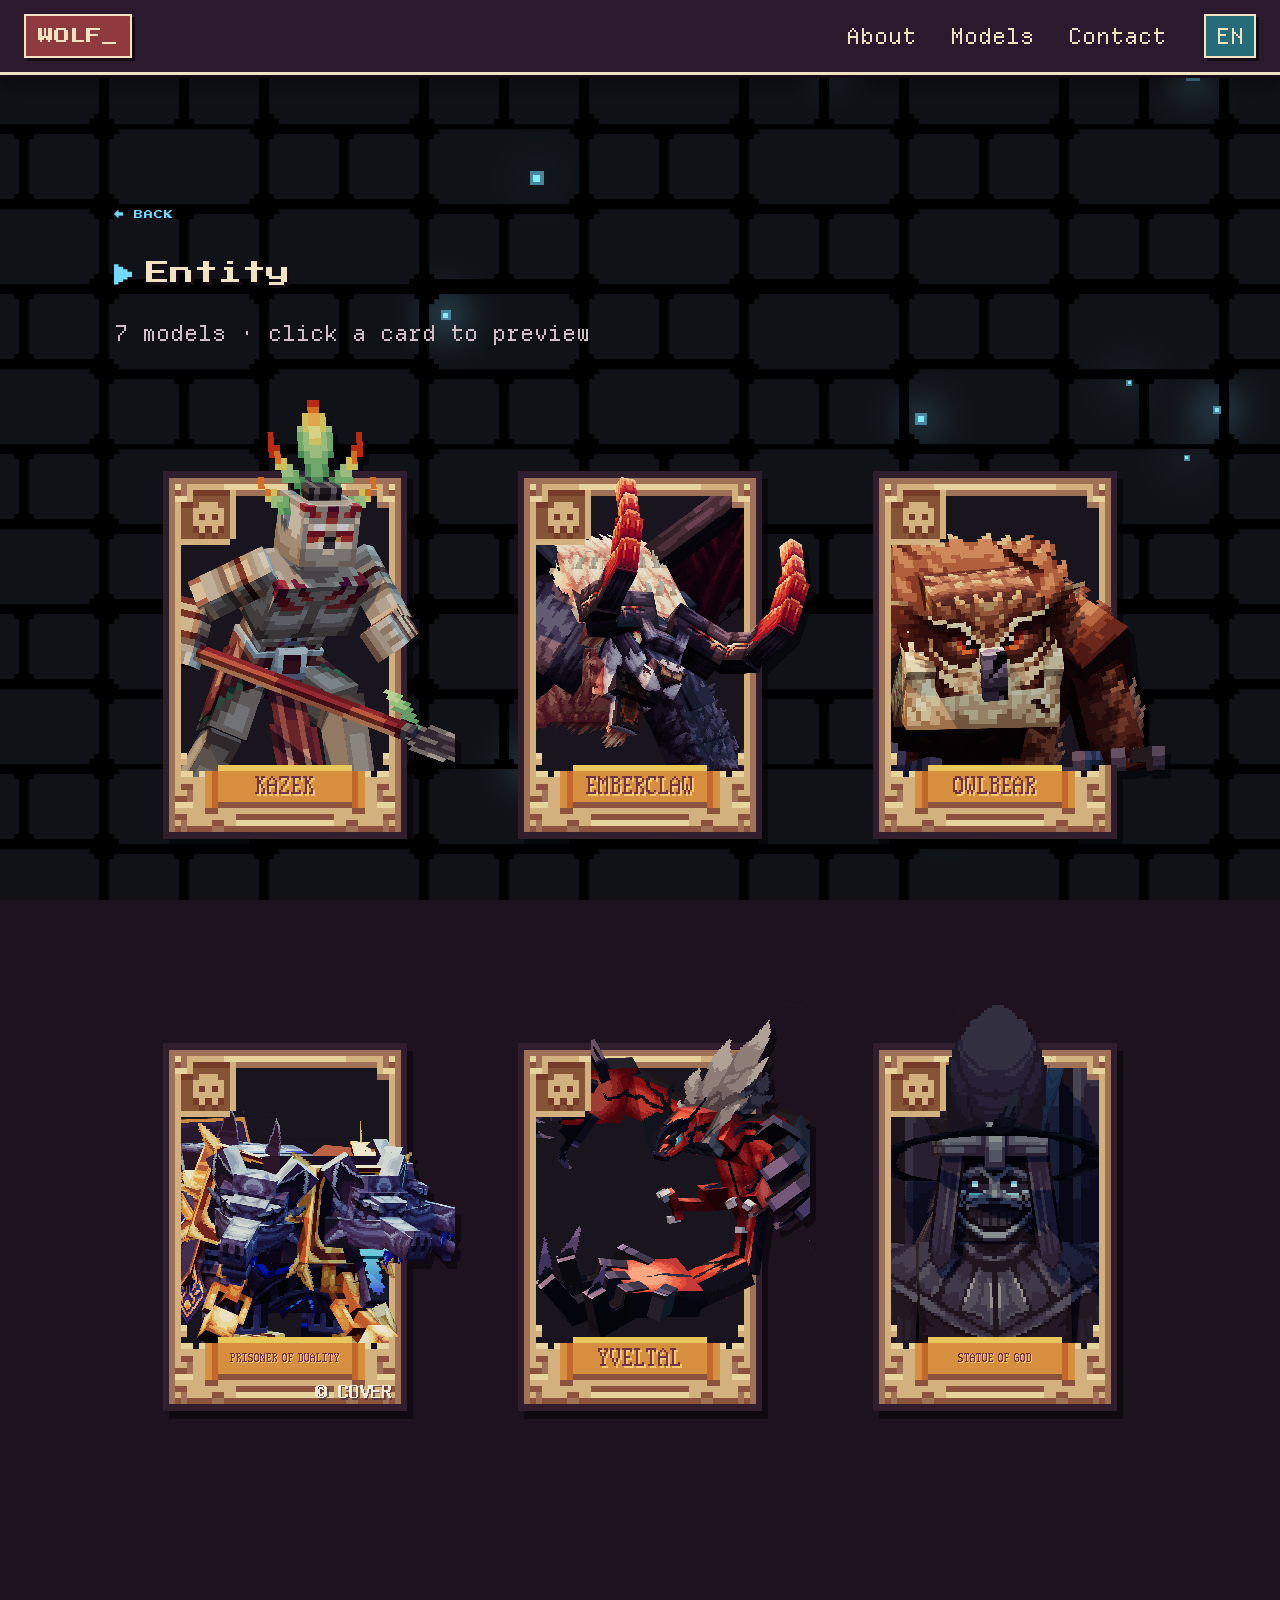
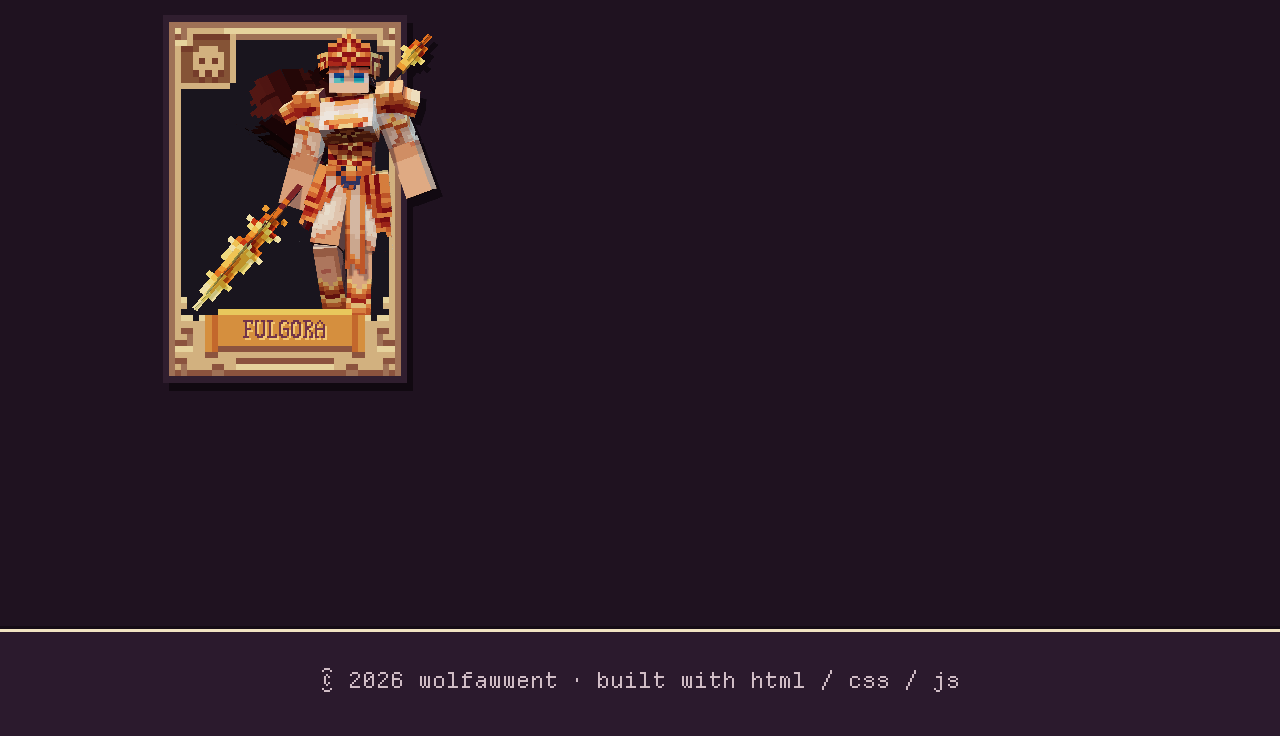
==== gallery.html @ c1109987 "feat: add gallery page and enhance card display functionality" ====
<!DOCTYPE html>
<html lang="en">
<head>
  <meta charset="UTF-8" />
  <meta name="viewport" content="width=device-width, initial-scale=1.0" />
  <title>All Models — wolfawwent's Model Dungeon</title>
  <meta name="description" content="wolfawwent's portfolio of pixel / voxel 3D models." />

  <!-- 像素字體（Google Fonts）：Press Start 2P 用在標題；內文使用本地 Departure Mono -->
  <link rel="preconnect" href="https://fonts.googleapis.com" />
  <link rel="preconnect" href="https://fonts.gstatic.com" crossorigin />
  <link href="https://fonts.googleapis.com/css2?family=Press+Start+2P&display=swap" rel="stylesheet" />

  <link rel="preload" href="assets/fonts/departure-mono.woff2" as="font" type="font/woff2" crossorigin />
  <link rel="stylesheet" href="css/style.css" />

  <!-- Three.js 只用在 3D 模型預覽 -->
  <script type="importmap">
  {
    "imports": {
      "three": "https://cdn.jsdelivr.net/npm/three@0.170.0/build/three.module.js",
      "three/addons/": "https://cdn.jsdelivr.net/npm/three@0.170.0/examples/jsm/"
    }
  }
  </script>
</head>
<body data-gallery="grid">

  <!-- ===== Shader 背景 ===== -->
  <canvas id="bg" aria-hidden="true"></canvas>

  <!-- ===== 導覽列 ===== -->
  <header class="nav">
    <a class="nav__logo" href="index.html">WOLF<span class="blink">_</span></a>
    <nav class="nav__links">
      <a href="index.html#about">About</a>
      <a href="index.html#models">Models</a>
      <a href="index.html#contact">Contact</a>
    </nav>
    <button class="nav__lang" id="langBtn" type="button" title="Language (coming soon)">EN</button>
  </header>

  <!--
    圖鑑頁：gallery.html?type=entity 或 ?type=weapon
    會把該類型的所有卡片排滿整頁（不是迴圈軌道）。card-gallery.js 看到 body 的 data-gallery="grid" 就走這個模式。
  -->
  <main id="top" class="gallery">
    <section class="section gallery__section">
      <a class="gallery__back" href="index.html#models">&larr; BACK</a>
      <h2 class="section__title gallery__title" id="galleryTitle">All Models</h2>
      <p class="section__hint gallery__count" id="galleryCount"></p>
      <div class="shelf shelf--grid" id="galleryShelf" data-category="entity">
        <div class="shelf__track" aria-label="All cards"></div>
      </div>
    </section>
  </main>

  <footer class="footer">
    <span>© <span id="year"></span> wolfawwent</span>
    <span class="footer__dot">·</span>
    <span>built with html / css / js</span>
  </footer>

  <script>
    // 從網址讀分類，設定標題（要在 card-gallery.js 之前執行）
    (function () {
      const type = (new URLSearchParams(location.search).get('type') || 'entity').toLowerCase().replace(/[^a-z0-9_-]/g, '');
      const shelf = document.getElementById('galleryShelf');
      shelf.dataset.category = type;
      const label = type.charAt(0).toUpperCase() + type.slice(1);
      document.getElementById('galleryTitle').textContent = label;
      document.title = label + " — wolfawwent's Model Dungeon";
    })();
  </script>
  <script src="js/bg.js"></script>
  <script src="js/main.js"></script>
  <script src="js/card-model-preview.js?v=watermark-1"></script>
  <script src="js/card-gallery.js"></script>
  <script src="js/dev-tools-link.js"></script>
</body>
</html>
---- css/style.css ----
/* =====================================================================
   wolfawwent portfolio — style.css
   像素 RPG 戰鬥 UI 風格：深紫黑底、奶油色像素邊框、橘 / 暗紅 / 青 / 萊姆綠點綴
   背景是 js/bg.js 畫的 shader（不是 CSS）
   ===================================================================== */

:root {
  /* --- 參考圖取色 --- */
  --bg:        #1f1220;   /* 深紫黑（畫面底） */
  --bg-2:      #2b1a2d;   /* 面板底 */
  --panel:     #3a2233;   /* 面板內色（暗紫棕） */
  --panel-2:   #4a2a35;   /* 面板較亮的一階 */
  --cream:     #f1e3c2;   /* 奶油色邊框 / 主文字 */
  --cream-2:   #d9c49a;   /* 奶油色暗一階 */
  --muted:     #a48a92;   /* 次要文字 */
  --orange:    #e6873c;
  --orange-2:  #b4562a;
  --maroon:    #8f3a3f;
  --maroon-2:  #5e2431;
  --teal:      #3fa8b6;
  --teal-2:    #256b78;
  --lime:      #9cc23c;
  --lime-2:    #5e7d25;
  --purple:    #7b4c9e;
  --purple-2:  #4a2a66;
  --ink:       #150c16;   /* 最深的線色 */
  --ghost:     #73d9ff;   /* 鬼火藍（箭頭、飛蟲同色） */

  --font-pixel: 'Press Start 2P', 'Courier New', monospace;
  --font-body: 'VT323', 'Courier New', monospace;
  --max: 1100px;
}

* { box-sizing: border-box; }
html { scroll-behavior: smooth; }

body {
  margin: 0;
  background: var(--bg);
  color: var(--cream);
  font-family: var(--font-body);
  font-size: 22px;
  line-height: 1.45;
  overflow-x: hidden;
}

#bg { position: fixed; inset: 0; width: 100%; height: 100%; z-index: -1; display: block; }

a { color: var(--orange); text-decoration: none; }
a:hover { color: var(--cream); }
img { max-width: 100%; display: block; }
::selection { background: var(--orange); color: var(--ink); }

/* ---------- 像素邊框：奶油色外框 + 深色內外線 + 硬陰影 ---------- */
.pixel-frame {
  position: relative;
  background: var(--panel);
  border: 3px solid var(--cream);
  box-shadow:
    inset 0 0 0 3px var(--ink),
    0 0 0 3px var(--ink),
    6px 6px 0 3px rgba(0,0,0,.45);
}

/* 面板標題條（像參考圖的 EQUIPMENT / STATS 標籤） */
.hud-label {
  display: inline-block;
  font-family: var(--font-pixel); font-size: 9px; letter-spacing: 1px;
  color: var(--ink); background: var(--cream);
  padding: 6px 10px 5px;
  box-shadow: 3px 3px 0 var(--ink);
}

/* ---------- 導覽列：做成 HUD 頂條 ---------- */
.nav {
  position: sticky; top: 0; z-index: 10;
  display: flex; align-items: center; gap: 24px;
  padding: 12px 24px;
  background: var(--bg-2);
  border-bottom: 3px solid var(--cream);
  box-shadow: 0 3px 0 var(--ink), 0 8px 24px rgba(0,0,0,.5);
}
.nav__logo {
  font-family: var(--font-pixel); font-size: 13px; color: var(--cream);
  padding: 8px 12px; background: var(--maroon); border: 2px solid var(--cream);
  box-shadow: 3px 3px 0 var(--ink);
}
.nav__links { display: flex; gap: 6px; margin-left: auto; }
.nav__links a {
  font-family: var(--font-pixel); font-size: 9px; color: var(--cream-2);
  padding: 9px 12px; border: 2px solid transparent;
}
.nav__links a:hover { color: var(--cream); background: var(--panel-2); border-color: var(--cream); box-shadow: 2px 2px 0 var(--ink); }
.nav__lang {
  font-family: var(--font-pixel); font-size: 9px;
  background: var(--teal-2); color: var(--cream);
  border: 2px solid var(--cream); padding: 8px 10px; cursor: pointer;
  box-shadow: 3px 3px 0 var(--ink);
}
.nav__lang:hover { background: var(--teal); }

.blink { animation: blink 1s steps(2) infinite; }
@keyframes blink { 50% { opacity: 0; } }

/* ---------- 共用區塊 ---------- */
.section { max-width: var(--max); margin: 0 auto; padding: 96px 24px; }
.section__title {
  font-family: var(--font-pixel);
  font-size: clamp(16px, 2.6vw, 24px);
  margin: 0 0 14px;
  color: var(--cream);
  text-shadow: 3px 3px 0 var(--ink);
}
/* 標題前的箭頭：不用字體符號（每個字體的 ▶ 位置都不一樣），改用 CSS 畫一個階梯狀像素三角形，
   高度跟大寫字母一致（0.85em），垂直置中對齊文字 */
.section__title::before {
  content: ''; display: inline-block; vertical-align: 0.02em;
  width: 0.75em; height: 0.85em; margin-right: 0.6em;
  background: var(--ghost);
  clip-path: polygon(0 0, 25% 0, 25% 12.5%, 50% 12.5%, 50% 25%, 75% 25%, 75% 37.5%, 100% 37.5%,
                     100% 62.5%, 75% 62.5%, 75% 75%, 50% 75%, 50% 87.5%, 25% 87.5%, 25% 100%, 0 100%);
}
.section__hint { color: var(--muted); margin: 0 0 32px; }

.reveal { opacity: 0; transform: translateY(24px); transition: opacity .5s steps(5), transform .5s steps(5); }
.reveal.is-visible { opacity: 1; transform: none; }

/* ---------- 按鈕：參考 END TURN ---------- */
.btn {
  display: inline-block;
  font-family: var(--font-pixel); font-size: 11px; line-height: 1;
  padding: 16px 22px 14px;
  color: var(--ink); background: var(--cream);
  border: 3px solid var(--ink);
  box-shadow: 0 0 0 2px var(--cream), 5px 5px 0 2px var(--ink);
  transition: transform .06s;
}
.btn:hover { color: var(--ink); background: var(--orange); }
.btn:active { transform: translate(4px, 4px); box-shadow: 0 0 0 2px var(--cream), 1px 1px 0 2px var(--ink); }
.btn--ghost { background: var(--panel-2); color: var(--cream); }
.btn--ghost:hover { background: var(--maroon); color: var(--cream); }

/* ---------- Hero ---------- */
.hero {
  min-height: calc(100vh - 70px);
  display: flex; flex-direction: column; justify-content: center; align-items: center;
  text-align: center; padding: 0 24px; position: relative;
}
.hero__kicker {
  font-family: var(--font-pixel); font-size: 10px; letter-spacing: 1px;
  color: var(--ink); background: var(--lime); padding: 8px 12px;
  border: 2px solid var(--cream); box-shadow: 3px 3px 0 var(--ink);
  margin: 0 0 28px;
}
.hero__title {
  font-family: var(--font-pixel);
  font-size: clamp(24px, 5.5vw, 58px);
  margin: 0 0 24px; line-height: 1.25; color: var(--cream);
  text-shadow: 4px 4px 0 var(--maroon), 8px 8px 0 var(--ink);
}
/* 標題下方的副標「Model Dungeon」 */
.hero__sub-title {
  display: block; margin-top: 0.6em;
  font-size: 0.42em; letter-spacing: 1px; color: var(--cream-2);
  text-shadow: 3px 3px 0 var(--ink);
}
.hero__sub { min-height: 1.5em; color: var(--cream-2); font-size: 28px; margin: 0 0 40px; }
.hero__cta { display: flex; gap: 20px; flex-wrap: wrap; justify-content: center; }
.hero__scroll {
  position: absolute; bottom: 28px; left: 50%; transform: translateX(-50%);
  font-family: var(--font-pixel); font-size: 42px; line-height: 1; color: var(--ghost);
  animation: bob 1.6s ease-in-out infinite;   /* 平滑上下浮動 */
}
@keyframes bob { 50% { transform: translate(-50%, 12px); } }

/* Glitch：改成用參考圖的橘 / 青 */
.glitch { position: relative; display: inline-block; }
.glitch::before, .glitch::after {
  content: attr(data-text); position: absolute; left: 0; top: 0; width: 100%;
  overflow: hidden; opacity: 0; text-shadow: none;
}
.glitch::before { color: var(--orange); animation: glitch-a 5s infinite; }
.glitch::after  { color: var(--teal);   animation: glitch-b 5s infinite; }
@keyframes glitch-a {
  0%, 92%, 100% { opacity: 0; transform: none; }
  94% { opacity: .9; transform: translate(-5px, 2px); clip-path: inset(10% 0 60% 0); }
  96% { opacity: .9; transform: translate(5px, -2px); clip-path: inset(50% 0 20% 0); }
  98% { opacity: 0; }
}
@keyframes glitch-b {
  0%, 92%, 100% { opacity: 0; transform: none; }
  95% { opacity: .9; transform: translate(5px, 0); clip-path: inset(70% 0 5% 0); }
  97% { opacity: .9; transform: translate(-4px, 0); clip-path: inset(30% 0 40% 0); }
  99% { opacity: 0; }
}
.typewriter::after { content: '\258C'; color: var(--orange); animation: blink .8s steps(2) infinite; }

/* ---------- About ---------- */
.about { display: grid; grid-template-columns: 220px 1fr; gap: 40px; align-items: start; }
.about__avatar { padding: 8px; background: var(--maroon-2); }
.about__avatar img { image-rendering: pixelated; width: 100%; aspect-ratio: 1; border: 2px solid var(--ink); }
.about__text { padding: 22px 26px; background: var(--panel); border: 3px solid var(--cream); box-shadow: inset 0 0 0 3px var(--ink), 0 0 0 3px var(--ink), 6px 6px 0 3px rgba(0,0,0,.4); }
.about__text p { margin: 0 0 16px; }
.about__meta { color: var(--muted); opacity: .55; font-size: 17px; letter-spacing: .5px; margin-left: 6px; white-space: nowrap; }   /* 灰色半透明小字（He / Him · GMT+8），接在第一行右邊 */
.tags { list-style: none; padding: 0; margin: 20px 0 0; display: flex; flex-wrap: wrap; gap: 8px; }
.tags li {
  font-family: var(--font-pixel); font-size: 8px; color: var(--cream);
  padding: 6px 10px 6px 8px; border: 2px solid var(--cream); box-shadow: 2px 2px 0 var(--ink);
  display: inline-flex; align-items: center; gap: 8px;
}
.tags li img { width: 36px; height: 36px; image-rendering: pixelated; display: block; }   /* 工具圖示（18×18 放大 2 倍） */
.tags li:nth-child(5n+1) { background: #503a40; }
.tags li:nth-child(5n+2) { background: #30484a; }
.tags li:nth-child(5n+3) { background: #414632; }
.tags li:nth-child(5n+4) { background: #45364e; }
.tags li:nth-child(5n+5) { background: var(--orange-2); }

/* ---------- 模型卡片：參考圖的技能卡 ---------- */
.grid { display: grid; grid-template-columns: repeat(auto-fill, minmax(250px, 1fr)); gap: 28px; }
.card {
  position: relative; overflow: hidden;
  background: var(--panel);
  border: 3px solid var(--cream);
  box-shadow: inset 0 0 0 3px var(--ink), 0 0 0 3px var(--ink), 6px 6px 0 3px rgba(0,0,0,.45);
  transform-style: preserve-3d; will-change: transform;
  transition: box-shadow .15s;
}
.card:hover { box-shadow: inset 0 0 0 3px var(--ink), 0 0 0 3px var(--ink), 0 0 0 6px var(--orange), 8px 8px 0 6px rgba(0,0,0,.45); }
/* 每張卡不同底色，像技能卡 */
.card:nth-child(4n+1) .card__media { background: var(--maroon-2); }
.card:nth-child(4n+2) .card__media { background: var(--purple-2); }
.card:nth-child(4n+3) .card__media { background: var(--teal-2); }
.card:nth-child(4n+4) .card__media { background: var(--lime-2); }
.card__media {
  margin: 6px 6px 0; aspect-ratio: 16 / 10; overflow: hidden;
  border: 2px solid var(--ink);
  background-image: repeating-linear-gradient(0deg, rgba(0,0,0,.12) 0 2px, transparent 2px 4px);
}
.card__media img {
  width: 100%; height: 100%; object-fit: cover;
  image-rendering: pixelated;
  filter: brightness(.85); transition: filter .2s, transform .3s steps(6);
}
.card:hover .card__media img { filter: none; transform: scale(1.04); }
.card__body { padding: 16px 16px 18px; }
.card__body h3 {
  font-family: var(--font-pixel); font-size: 11px; margin: 0 0 10px; line-height: 1.5;
  color: var(--cream); text-shadow: 2px 2px 0 var(--ink);
}
.card__body p { margin: 0 0 14px; color: var(--muted); }
.card__tags { display: flex; gap: 6px; flex-wrap: wrap; }
.card__tags span {
  font-family: var(--font-pixel); font-size: 7px; color: var(--ink);
  background: var(--cream-2); padding: 5px 7px; box-shadow: 2px 2px 0 var(--ink);
}
.model { cursor: pointer; }
.model.is-active { border-color: var(--orange); }
.model.is-active::before {
  content: '\25B6 VIEWING'; position: absolute; top: 12px; left: 12px; z-index: 1;
  font-family: var(--font-pixel); font-size: 8px; color: var(--ink);
  background: var(--orange); padding: 5px 7px; border: 2px solid var(--cream); box-shadow: 2px 2px 0 var(--ink);
}
.card__media.no-img { display: grid; place-items: center; }
.card__media.no-img img { display: none; }
.card__media.no-img::after { content: 'NO PREVIEW'; font-family: var(--font-pixel); font-size: 9px; color: var(--cream-2); opacity: .6; }
/* tilt 亮光層 */
.card::after {
  content: ''; position: absolute; inset: 0; pointer-events: none;
  background: radial-gradient(circle at var(--mx, 50%) var(--my, 50%), rgba(241,227,194,.14), transparent 45%);
  opacity: 0; transition: opacity .2s;
}
.card:hover::after { opacity: 1; }

/* ---------- 3D Viewer：參考圖中央的戰鬥場地 ---------- */
.viewer { height: 540px; overflow: hidden; margin-bottom: 36px; background: var(--bg-2); }
.viewer.is-drop { border-color: var(--lime); box-shadow: inset 0 0 0 3px var(--ink), 0 0 0 3px var(--ink), 0 0 0 6px var(--lime); }
.viewer canvas { display: block; width: 100%; height: 100%; }
.viewer__title {
  position: absolute; left: 14px; top: 14px; pointer-events: none;
  font-family: var(--font-pixel); font-size: 9px; color: var(--ink);
  background: var(--cream); padding: 7px 10px 6px; box-shadow: 3px 3px 0 var(--ink);
}
.viewer__title:empty { display: none; }
.viewer__overlay {
  padding: 24px; text-align: center; line-height: 1.9;
  position: absolute; inset: 0; display: grid; place-items: center;
  font-family: var(--font-pixel); font-size: 10px; color: var(--cream-2);
  background: rgba(31,18,32,.75); pointer-events: none; transition: opacity .3s;
}
.viewer__overlay.is-hidden { opacity: 0; }
.viewer__toolbar { position: absolute; left: 14px; bottom: 14px; display: flex; gap: 10px; }
.viewer__toolbar button {
  font-family: var(--font-pixel); font-size: 8px; cursor: pointer;
  background: var(--panel-2); color: var(--cream);
  border: 2px solid var(--cream); padding: 9px 10px 8px; box-shadow: 3px 3px 0 var(--ink);
}
.viewer__toolbar button:hover { background: var(--maroon); }
.viewer__toolbar button.is-on { background: var(--teal-2); }
.viewer__toolbar button:active { transform: translate(2px, 2px); box-shadow: 1px 1px 0 var(--ink); }

/* ---------- Contact / Footer ---------- */
.contact__text { margin: 0 0 24px; font-size: 28px; }
.contact__links { display: flex; gap: 20px; flex-wrap: wrap; }
.footer {
  text-align: center; padding: 32px 24px 40px; color: var(--muted);
  font-size: 18px; display: flex; gap: 12px; justify-content: center; flex-wrap: wrap;
  border-top: 3px solid var(--cream); box-shadow: 0 -3px 0 var(--ink); background: var(--bg-2);
}

/* ---------- 響應式 ---------- */
@media (max-width: 720px) {
  .nav { padding: 10px 14px; gap: 10px; flex-wrap: wrap; }
  .nav__links { gap: 2px; }
  .nav__links a { font-size: 8px; padding: 8px; }
  .about { grid-template-columns: 1fr; }
  .about__avatar { max-width: 180px; }
  .viewer { height: 380px; }
  .section { padding: 72px 18px; }
}

@media (prefers-reduced-motion: reduce) {
  html { scroll-behavior: auto; }
  .reveal { opacity: 1; transform: none; transition: none; }
  .glitch::before, .glitch::after, .hero__scroll { animation: none; }
}

/* Saved artwork already contains its frame and Unifont nameplate. */
#modelGrid .card--artwork { background: transparent; border: 0; box-shadow: none; overflow: visible; cursor: pointer; }
#modelGrid .card--artwork::after, #modelGrid .card--artwork::before { display: none; }
#modelGrid .card--artwork > img { display: block; width: 100%; height: auto; image-rendering: pixelated; }
#modelGrid .card--artwork:focus-visible { outline: 3px solid var(--cream, #fff0c8); outline-offset: 4px; }
#modelGrid .card--artwork.is-active > img { filter: drop-shadow(0 0 8px rgba(255, 215, 94, .35)); }
/* ---------- card/ 資料夾自動卡片：名稱疊在金色名牌上（js/card-gallery.js） ---------- */
#modelGrid .card--auto { position: relative; }
#modelGrid .card--auto > .card__name {
  position: absolute; pointer-events: none;
  image-rendering: pixelated; image-rendering: crisp-edges;
}

/* ---------- Models：橫向卡片列（js/card-gallery.js） ---------- */
.shelf { margin: 0 0 40px; }
.shelf__title {
  font-family: var(--font-pixel); font-size: 10px; letter-spacing: 1px;
  display: inline-block; margin: 0 0 14px;
  color: var(--ink); background: var(--cream); padding: 7px 10px 6px;
  box-shadow: 3px 3px 0 var(--ink);
}
.shelf__track {
  display: flex; gap: 12px; align-items: flex-start;
  overflow-x: auto; overflow-y: hidden;
  /* 軌道跳出 1100px 的內容欄、橫跨整個視窗寬度；左右內距讓第一張卡對齊內容欄的左邊 */
  width: 100vw; margin-left: calc(50% - 50vw);
  padding: 14px max(24px, calc(50vw - var(--max) / 2 + 24px)) 22px;   /* 上下留空間給傾斜時凸出的角 */
  /* 不做吸附：卡片可以停在任何位置，被邊緣切一半也沒關係 */
  scrollbar-width: none;                /* Firefox 隱藏捲軸 */
  cursor: grab; user-select: none; -webkit-user-select: none;
  touch-action: pan-x pan-y;            /* 手機保留原生左右滑動 */
}
.shelf__track::-webkit-scrollbar { display: none; }
.shelf__track.is-dragging { cursor: grabbing; }
.shelf__track:empty::after {
  content: 'no cards yet'; font-family: var(--font-pixel); font-size: 9px; color: var(--muted);
  padding: 24px 8px;
}
.shelf .card--auto {
  flex: 0 0 var(--card-w, 340px); width: var(--card-w, 340px);
  position: relative;
  background: transparent; border: 0; box-shadow: none; overflow: visible;
  transform-style: preserve-3d; will-change: transform;
  transition: filter .2s;
}
.shelf .card--auto > img {
  display: block; width: 100%; height: auto;
  image-rendering: pixelated; -webkit-user-drag: none; pointer-events: none;
  filter: drop-shadow(6px 8px 0 rgba(0,0,0,.45));
  transition: filter .15s ease;
}
/* 滑鼠移上去：沿著卡片輪廓（含透明部分的邊）畫一圈淡金色 outline
   用四個方向的 drop-shadow 疊出來，會跟著卡片的實際形狀走，透明區域不會被框到 */
.shelf .card--auto:hover > img {
  filter:
    drop-shadow( var(--ol) 0 0 var(--outline))
    drop-shadow(calc(var(--ol) * -1) 0 0 var(--outline))
    drop-shadow(0  var(--ol) 0 var(--outline))
    drop-shadow(0 calc(var(--ol) * -1) 0 var(--outline))
    drop-shadow(6px 8px 0 rgba(0,0,0,.45));
}
.shelf .card--auto { --outline: #ffffff; --ol: 3px; }   /* outline 顏色與粗細 */
.shelf .card--auto > .card__name {
  position: absolute; pointer-events: none;
  image-rendering: pixelated; image-rendering: crisp-edges;
}
/* 傾斜時的亮光：用卡片圖本身當遮罩，透明的地方不會發亮 */
.shelf .card--auto::after {
  content: ''; position: absolute; inset: 0; pointer-events: none;
  background: radial-gradient(circle at var(--mx, 50%) var(--my, 50%), rgba(241,227,194,.28), transparent 45%);
  -webkit-mask-image: var(--img); mask-image: var(--img);
  -webkit-mask-size: 100% 100%; mask-size: 100% 100%;
  opacity: 0; transition: opacity .2s;
}
.shelf .card--auto:hover::after { opacity: 1; }
@media (max-width: 720px) { .shelf .card--auto { --card-w: 240px; } }

/* Pixel typography: Departure Mono uses an 11px grid (22px = 2x). */
@font-face {
  font-family: 'Departure Mono';
  src: url('../assets/fonts/departure-mono.woff2') format('woff2');
  font-weight: 400;
  font-style: normal;
  font-display: swap;
}
@font-face {
  font-family: 'Portfolio Unifont';
  src: url('../assets/fonts/unifont.otf') format('opentype');
  font-weight: 400;
  font-display: swap;
}
:root {
  --font-body: 'Departure Mono', 'Portfolio Unifont', monospace;
  --muted: #d2bec7;
  --cream-2: #e4d3b4;
}
body { font-size: 22px; line-height: 32px; font-synthesis: none; }
button, input, select { font: inherit; }
.section { scroll-margin-top: 88px; }
.section__title { font-size: 24px; line-height: 40px; margin-bottom: 24px; }
.section__hint { max-width: 64ch; line-height: 32px; }
.about__text { padding: 28px 30px; color: #fff1d6; }
.about__text p { max-width: 58ch; margin-bottom: 24px; }
.about__text strong { color: #ffbd7b; font-weight: 400; }
.nav__links a, .nav__lang, .btn, .tags li, .shelf__title,
.hud-label, .viewer__title, .viewer__toolbar button {
  font-family: var(--font-body); font-size: 22px; line-height: 28px;
  font-weight: 400; letter-spacing: 0;
}
.nav__logo { font-size: 16px; line-height: 24px; }
.nav__links a { color: var(--cream); padding: 8px 12px; }
.nav__lang { min-height: 44px; padding: 6px 10px; }
.btn { padding: 12px 22px; }
.tags { gap: 10px; }
.tags li { padding: 6px 10px; border-color: var(--cream-2); }
.tags li:nth-child(5n+5) { background: #843b23; }
.hero__title { font-size: 48px; line-height: 64px; }
.hero__kicker { font-family: var(--font-body); font-size: 22px; line-height: 28px; letter-spacing: 0; }
.hero__sub, .contact__text { font-size: 22px; line-height: 32px; }
.hero__sub { color: #fff1d6; min-height: 64px; max-width: 48ch; }
.footer { font-size: 22px; line-height: 32px; }
.card__title { font-family: var(--font-body); font-size: 22px; line-height: 32px; }
.card__desc { color: var(--muted); font-size: 22px; line-height: 32px; }
a:focus-visible, button:focus-visible { outline: 3px solid #ffbd7b; outline-offset: 5px; }
@media (max-width: 720px) {
  .hero__title { font-size: 32px; line-height: 48px; }
  .nav__links { order: 3; width: 100%; justify-content: center; }
  .nav__lang { margin-left: auto; }
  .nav__links a { font-size: 22px; padding: 6px 10px; }
  .section { scroll-margin-top: 140px; }
  .about { gap: 28px; }
  .about__text { padding: 20px; }
  .tags li { padding: 4px 8px; }
  .contact__links { gap: 18px; }
}
@media (max-width: 420px) {
  .hero__title { font-size: 24px; line-height: 40px; }
  .hero__kicker { max-width: 100%; }
  .about__text { padding: 18px; }
}

/* Fixed-angle model preview dialog. */
.model-dialog { width: min(880px, calc(100vw - 32px)); max-height: calc(100dvh - 32px); padding: 0; color: var(--cream); background: #211923; border: 3px solid var(--cream-2); box-shadow: 8px 8px 0 #100b13; }
.model-dialog::backdrop { background: rgba(9,6,13,.82); }
.model-dialog__header { display: flex; align-items: center; gap: 16px; padding: 14px 18px; border-bottom: 2px solid #6d5648; }
.model-dialog__header h2 { margin: 0; flex: 1; min-width: 0; overflow-wrap: anywhere; font: 22px/32px var(--font-body); }
.model-dialog__close { width: 44px; height: 44px; flex: 0 0 44px; border: 2px solid var(--cream-2); background: #432d38; color: var(--cream); cursor: pointer; font: 28px/32px var(--font-body); }
.model-dialog__stage { height: min(62vh, 570px); min-height: 220px; background: radial-gradient(ellipse at center, #45343c, #19141d 75%); }
.model-dialog model-viewer { display: block; width: 100%; height: 100%; --progress-bar-color: #e4bd76; }
.model-dialog__status { margin: 0; padding: 12px 18px; font: 22px/30px var(--font-body); color: var(--cream-2); }
html.model-dialog-open { overflow: hidden; }
.shelf .card--auto[role=button] { cursor: pointer; }
.shelf .card--auto[role=button]:focus-visible { outline: 3px solid var(--cream); outline-offset: -8px; }
@media (max-width: 600px) { .model-dialog { width: calc(100vw - 20px); max-height: calc(100dvh - 20px); }.model-dialog__stage { height: 52dvh; }.model-dialog__status { font-size: 16px; line-height: 24px; } }
/* Dungeon-style page controls, anchored to the visible card row. */
.shelf__viewport{position:relative;width:100vw;margin-left:calc(50% - 50vw)}
.shelf__viewport>.shelf__track{width:100%;margin-left:0}
.shelf__arrow{position:absolute;z-index:4;top:50%;transform:translateY(-50%);display:grid;place-items:center;width:52px;height:72px;padding:12px;border:3px solid #b99660;background:#291d30;color:#f2dca5;box-shadow:inset 0 0 0 3px #4c3448,0 4px 0 #100d15;opacity:.42;cursor:pointer;transition:opacity .15s steps(3),background .15s steps(3);clip-path:polygon(0 8px,8px 8px,8px 0,calc(100% - 8px) 0,calc(100% - 8px) 8px,100% 8px,100% calc(100% - 8px),calc(100% - 8px) calc(100% - 8px),calc(100% - 8px) 100%,8px 100%,8px calc(100% - 8px),0 calc(100% - 8px))}
.shelf__arrow--left{left:12px}.shelf__arrow--right{right:12px}
.shelf__arrow svg{width:18px;height:26px;fill:currentColor;filter:drop-shadow(2px 2px 0 #100d15)}
.shelf__arrow--right svg{transform:scaleX(-1)}
.shelf__arrow:hover,.shelf__arrow:focus-visible{opacity:1;background:#493046;color:#fff0c8}
.shelf__arrow:focus-visible{outline:3px solid #fff0c8;outline-offset:-7px}
.shelf__arrow:active{background:#674333}
.shelf__arrow:disabled{opacity:.15;cursor:default}
.shelf__arrow[hidden]{display:none}
@media(max-width:720px){.shelf__arrow{width:40px;height:60px;padding:8px}.shelf__arrow--left{left:4px}.shelf__arrow--right{right:4px}}
@media(prefers-reduced-motion:reduce){.shelf__arrow{transition:none}}


/* ===== 分類標題列 + SEE ALL ===== */
.shelf__head { display: flex; align-items: center; justify-content: space-between; gap: 12px; margin: 0 0 14px; }
.shelf__head .shelf__title { margin: 0; }
.shelf__all {
  display: inline-flex; align-items: center; gap: 8px;
  font-family: var(--font-pixel); font-size: 9px; letter-spacing: 1px;
  color: var(--ghost); text-decoration: none; padding: 6px 2px;
  border-bottom: 2px solid transparent; transition: border-color .15s steps(2), transform .15s steps(3);
}
.shelf__all svg { width: 9px; height: 13px; fill: currentColor; transform: scaleX(-1); filter: drop-shadow(2px 2px 0 #100d15); }
.shelf__all:hover, .shelf__all:focus-visible { border-bottom-color: var(--ghost); transform: translateX(2px); outline: none; }

/* ===== 圖鑑頁（gallery.html）===== */
.gallery__section { padding-top: 120px; }
.gallery__back {
  display: inline-block; font-family: var(--font-pixel); font-size: 9px; letter-spacing: 1px;
  color: var(--ghost); text-decoration: none; margin: 0 0 22px;
}
.gallery__back:hover { text-decoration: underline; }
.gallery__count { margin-bottom: 20px; }
.shelf--grid .shelf__track {
  display: grid; grid-template-columns: repeat(auto-fill, minmax(var(--card-w, 340px), 1fr));
  justify-items: center; gap: 28px 12px;
  overflow: visible; width: auto; margin-left: 0; padding: 14px 0 22px;
  cursor: default; user-select: auto; -webkit-user-select: auto; touch-action: auto;
}
.shelf--grid .card--auto { flex: none; }
@media (max-width: 720px) {
  .shelf--grid .shelf__track { grid-template-columns: repeat(auto-fill, minmax(var(--card-w, 240px), 1fr)); }
}
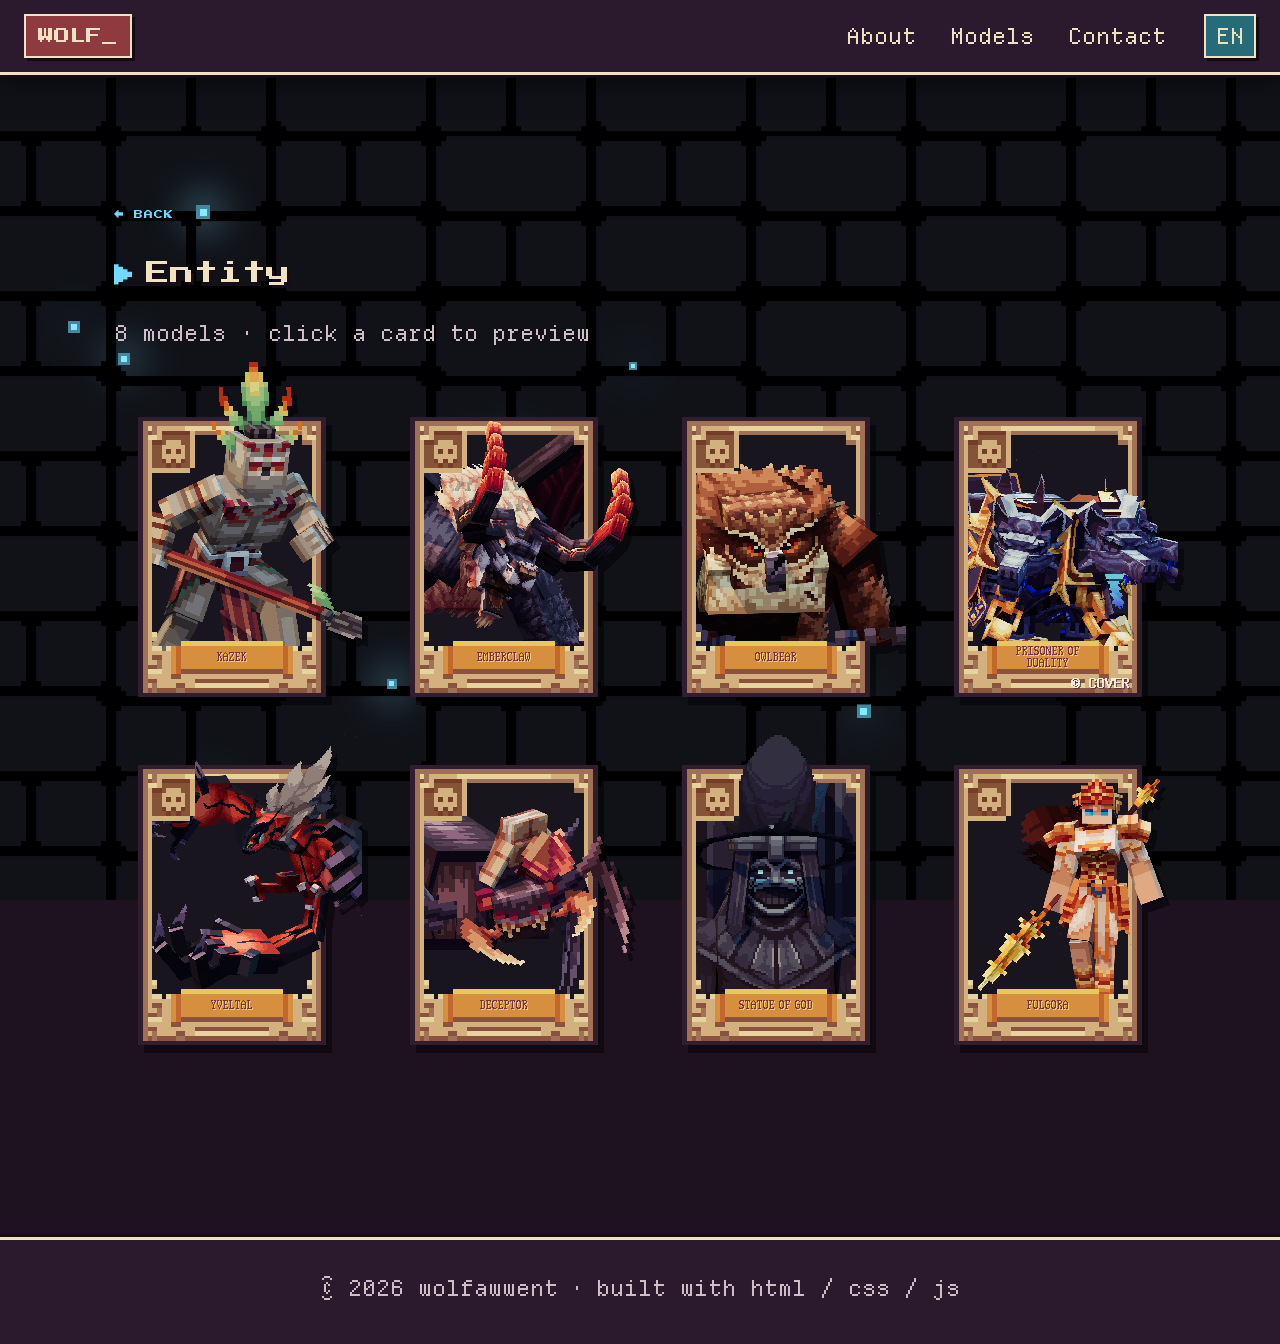
==== commit c3237a8e: "feat: update card model preview script version and enhance blend mode handling" ====
--- a/gallery.html
+++ b/gallery.html
@@ -74,7 +74,7 @@
   </script>
   <script src="js/bg.js"></script>
   <script src="js/main.js"></script>
-  <script src="js/card-model-preview.js?v=watermark-1"></script>
+  <script src="js/card-model-preview.js?v=pose-1"></script>
   <script src="js/card-gallery.js"></script>
   <script src="js/dev-tools-link.js"></script>
 </body>
--- a/css/style.css
+++ b/css/style.css
@@ -498,13 +498,14 @@
 .shelf__head { display: flex; align-items: center; justify-content: space-between; gap: 12px; margin: 0 0 14px; }
 .shelf__head .shelf__title { margin: 0; }
 .shelf__all {
-  display: inline-flex; align-items: center; gap: 8px;
-  font-family: var(--font-pixel); font-size: 9px; letter-spacing: 1px;
+  display: inline-flex; align-items: center; gap: 14px;
+  font-family: var(--font-pixel); font-size: 18px; letter-spacing: 2px;
   color: var(--ghost); text-decoration: none; padding: 6px 2px;
-  border-bottom: 2px solid transparent; transition: border-color .15s steps(2), transform .15s steps(3);
-}
-.shelf__all svg { width: 9px; height: 13px; fill: currentColor; transform: scaleX(-1); filter: drop-shadow(2px 2px 0 #100d15); }
-.shelf__all:hover, .shelf__all:focus-visible { border-bottom-color: var(--ghost); transform: translateX(2px); outline: none; }
+  border-bottom: 3px solid transparent; transition: border-color .15s steps(2), transform .15s steps(3);
+}
+.shelf__all svg { width: 18px; height: 26px; fill: currentColor; transform: scaleX(-1); filter: drop-shadow(3px 3px 0 #100d15); }
+@media (max-width: 720px) { .shelf__all { font-size: 12px; gap: 10px; } .shelf__all svg { width: 12px; height: 17px; } }
+.shelf__all:hover, .shelf__all:focus-visible { border-bottom-color: var(--ghost); transform: translateX(4px); outline: none; }
 
 /* ===== 圖鑑頁（gallery.html）===== */
 .gallery__section { padding-top: 120px; }
@@ -514,13 +515,16 @@
 }
 .gallery__back:hover { text-decoration: underline; }
 .gallery__count { margin-bottom: 20px; }
+/* 一行 4 張：卡片縮到 260px（4×260 + 3×12 = 1052 ≤ 內容欄 1100）。
+   卡片 PNG 上下各有約 16% 透明邊，所以行距用負的 margin 收回來 */
+.shelf--grid { --grid-cols: 4; --grid-card: 260px; --grid-row-pull: -34px; }
 .shelf--grid .shelf__track {
-  display: grid; grid-template-columns: repeat(auto-fill, minmax(var(--card-w, 340px), 1fr));
-  justify-items: center; gap: 28px 12px;
+  display: grid; grid-template-columns: repeat(var(--grid-cols), var(--grid-card));
+  justify-content: center; justify-items: center; gap: 0 12px;
   overflow: visible; width: auto; margin-left: 0; padding: 14px 0 22px;
   cursor: default; user-select: auto; -webkit-user-select: auto; touch-action: auto;
 }
-.shelf--grid .card--auto { flex: none; }
-@media (max-width: 720px) {
-  .shelf--grid .shelf__track { grid-template-columns: repeat(auto-fill, minmax(var(--card-w, 240px), 1fr)); }
-}
+.shelf--grid .card--auto { flex: none; --card-w: var(--grid-card); width: var(--grid-card); margin: var(--grid-row-pull) 0; }
+@media (max-width: 1140px) { .shelf--grid { --grid-cols: 3; } }
+@media (max-width: 860px)  { .shelf--grid { --grid-cols: 2; --grid-card: 240px; } }
+@media (max-width: 540px)  { .shelf--grid { --grid-card: min(240px, calc(50vw - 24px)); --grid-row-pull: -24px; } }
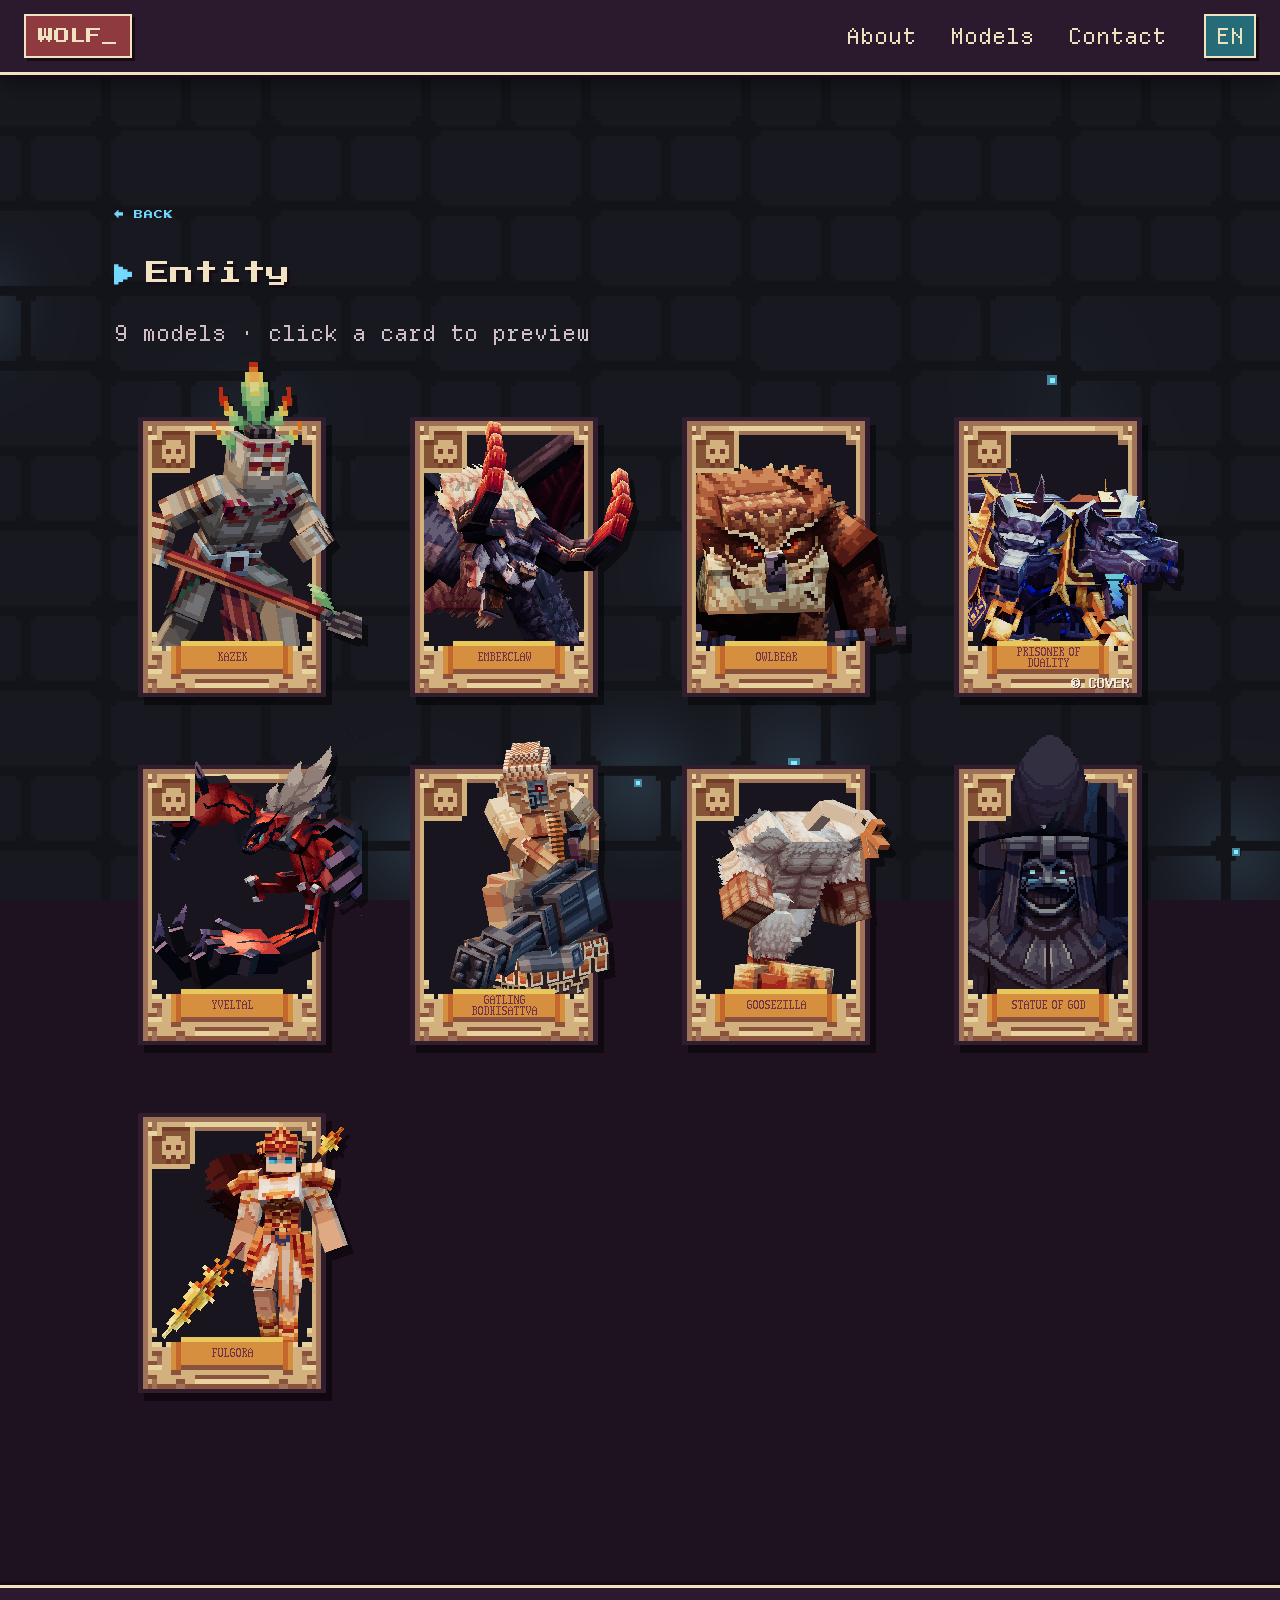
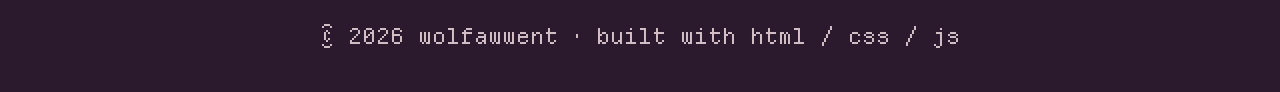
==== commit 549f0bfe: "Update card model preview version and enhance auto-scroll functionality - Updated card model preview" ====
--- a/gallery.html
+++ b/gallery.html
@@ -74,7 +74,7 @@
   </script>
   <script src="js/bg.js"></script>
   <script src="js/main.js"></script>
-  <script src="js/card-model-preview.js?v=pose-1"></script>
+  <script src="js/card-model-preview.js?v=pose-2"></script>
   <script src="js/card-gallery.js"></script>
   <script src="js/dev-tools-link.js"></script>
 </body>
--- a/css/style.css
+++ b/css/style.css
@@ -1,530 +1,535 @@
-/* =====================================================================
-   wolfawwent portfolio — style.css
-   像素 RPG 戰鬥 UI 風格：深紫黑底、奶油色像素邊框、橘 / 暗紅 / 青 / 萊姆綠點綴
-   背景是 js/bg.js 畫的 shader（不是 CSS）
-   ===================================================================== */
+/* =====================================================================
+   wolfawwent portfolio — style.css
+   像素 RPG 戰鬥 UI 風格：深紫黑底、奶油色像素邊框、橘 / 暗紅 / 青 / 萊姆綠點綴
+   背景是 js/bg.js 畫的 shader（不是 CSS）
+   ===================================================================== */
+
+:root {
+  /* --- 參考圖取色 --- */
+  --bg:        #1f1220;   /* 深紫黑（畫面底） */
+  --bg-2:      #2b1a2d;   /* 面板底 */
+  --panel:     #3a2233;   /* 面板內色（暗紫棕） */
+  --panel-2:   #4a2a35;   /* 面板較亮的一階 */
+  --cream:     #f1e3c2;   /* 奶油色邊框 / 主文字 */
+  --cream-2:   #d9c49a;   /* 奶油色暗一階 */
+  --muted:     #a48a92;   /* 次要文字 */
+  --orange:    #e6873c;
+  --orange-2:  #b4562a;
+  --maroon:    #8f3a3f;
+  --maroon-2:  #5e2431;
+  --teal:      #3fa8b6;
+  --teal-2:    #256b78;
+  --lime:      #9cc23c;
+  --lime-2:    #5e7d25;
+  --purple:    #7b4c9e;
+  --purple-2:  #4a2a66;
+  --ink:       #150c16;   /* 最深的線色 */
+  --ghost:     #73d9ff;   /* 鬼火藍（箭頭、飛蟲同色） */
+
+  --font-pixel: 'Press Start 2P', 'Courier New', monospace;
+  --font-body: 'VT323', 'Courier New', monospace;
+  --max: 1100px;
+}
+
+* { box-sizing: border-box; }
+html { scroll-behavior: smooth; }
+
+body {
+  margin: 0;
+  background: var(--bg);
+  color: var(--cream);
+  font-family: var(--font-body);
+  font-size: 22px;
+  line-height: 1.45;
+  overflow-x: hidden;
+}
+
+#bg { position: fixed; inset: 0; width: 100%; height: 100%; z-index: -1; display: block; }
+
+a { color: var(--orange); text-decoration: none; }
+a:hover { color: var(--cream); }
+img { max-width: 100%; display: block; }
+::selection { background: var(--orange); color: var(--ink); }
+
+/* ---------- 像素邊框：奶油色外框 + 深色內外線 + 硬陰影 ---------- */
+.pixel-frame {
+  position: relative;
+  background: var(--panel);
+  border: 3px solid var(--cream);
+  box-shadow:
+    inset 0 0 0 3px var(--ink),
+    0 0 0 3px var(--ink),
+    6px 6px 0 3px rgba(0,0,0,.45);
+}
+
+/* 面板標題條（像參考圖的 EQUIPMENT / STATS 標籤） */
+.hud-label {
+  display: inline-block;
+  font-family: var(--font-pixel); font-size: 9px; letter-spacing: 1px;
+  color: var(--ink); background: var(--cream);
+  padding: 6px 10px 5px;
+  box-shadow: 3px 3px 0 var(--ink);
+}
+
+/* ---------- 導覽列：做成 HUD 頂條 ---------- */
+.nav {
+  position: sticky; top: 0; z-index: 10;
+  display: flex; align-items: center; gap: 24px;
+  padding: 12px 24px;
+  background: var(--bg-2);
+  border-bottom: 3px solid var(--cream);
+  box-shadow: 0 3px 0 var(--ink), 0 8px 24px rgba(0,0,0,.5);
+}
+.nav__logo {
+  font-family: var(--font-pixel); font-size: 13px; color: var(--cream);
+  padding: 8px 12px; background: var(--maroon); border: 2px solid var(--cream);
+  box-shadow: 3px 3px 0 var(--ink);
+}
+.nav__links { display: flex; gap: 6px; margin-left: auto; }
+.nav__links a {
+  font-family: var(--font-pixel); font-size: 9px; color: var(--cream-2);
+  padding: 9px 12px; border: 2px solid transparent;
+}
+.nav__links a:hover { color: var(--cream); background: var(--panel-2); border-color: var(--cream); box-shadow: 2px 2px 0 var(--ink); }
+.nav__lang {
+  font-family: var(--font-pixel); font-size: 9px;
+  background: var(--teal-2); color: var(--cream);
+  border: 2px solid var(--cream); padding: 8px 10px; cursor: pointer;
+  box-shadow: 3px 3px 0 var(--ink);
+}
+.nav__lang:hover { background: var(--teal); }
+
+.blink { animation: blink 1s steps(2) infinite; }
+@keyframes blink { 50% { opacity: 0; } }
+
+/* ---------- 共用區塊 ---------- */
+.section { max-width: var(--max); margin: 0 auto; padding: 96px 24px; }
+.section__title {
+  font-family: var(--font-pixel);
+  font-size: clamp(16px, 2.6vw, 24px);
+  margin: 0 0 14px;
+  color: var(--cream);
+  text-shadow: 3px 3px 0 var(--ink);
+}
+/* 標題前的箭頭：不用字體符號（每個字體的 ▶ 位置都不一樣），改用 CSS 畫一個階梯狀像素三角形，
+   高度跟大寫字母一致（0.85em），垂直置中對齊文字 */
+.section__title::before {
+  content: ''; display: inline-block; vertical-align: 0.02em;
+  width: 0.75em; height: 0.85em; margin-right: 0.6em;
+  background: var(--ghost);
+  clip-path: polygon(0 0, 25% 0, 25% 12.5%, 50% 12.5%, 50% 25%, 75% 25%, 75% 37.5%, 100% 37.5%,
+                     100% 62.5%, 75% 62.5%, 75% 75%, 50% 75%, 50% 87.5%, 25% 87.5%, 25% 100%, 0 100%);
+}
+.section__hint { color: var(--muted); margin: 0 0 32px; }
+
+.reveal { opacity: 0; transform: translateY(24px); transition: opacity .5s steps(5), transform .5s steps(5); }
+.reveal.is-visible { opacity: 1; transform: none; }
+
+/* ---------- 按鈕：參考 END TURN ---------- */
+.btn {
+  display: inline-block;
+  font-family: var(--font-pixel); font-size: 11px; line-height: 1;
+  padding: 16px 22px 14px;
+  color: var(--ink); background: var(--cream);
+  border: 3px solid var(--ink);
+  box-shadow: 0 0 0 2px var(--cream), 5px 5px 0 2px var(--ink);
+  transition: transform .06s;
+}
+.btn:hover { color: var(--ink); background: var(--orange); }
+.btn:active { transform: translate(4px, 4px); box-shadow: 0 0 0 2px var(--cream), 1px 1px 0 2px var(--ink); }
+.btn--ghost { background: var(--panel-2); color: var(--cream); }
+.btn--ghost:hover { background: var(--maroon); color: var(--cream); }
+
+/* ---------- Hero ---------- */
+.hero {
+  min-height: calc(100vh - 70px);
+  display: flex; flex-direction: column; justify-content: center; align-items: center;
+  text-align: center; padding: 0 24px; position: relative;
+}
+.hero__kicker {
+  font-family: var(--font-pixel); font-size: 10px; letter-spacing: 1px;
+  color: var(--ink); background: var(--lime); padding: 8px 12px;
+  border: 2px solid var(--cream); box-shadow: 3px 3px 0 var(--ink);
+  margin: 0 0 28px;
+}
+.hero__title {
+  font-family: var(--font-pixel);
+  font-size: clamp(24px, 5.5vw, 58px);
+  margin: 0 0 24px; line-height: 1.25; color: var(--cream);
+  text-shadow: 4px 4px 0 var(--maroon), 8px 8px 0 var(--ink);
+}
+/* 標題下方的副標「Model Dungeon」 */
+.hero__sub-title {
+  display: block; margin-top: 0.6em;
+  font-size: 0.42em; letter-spacing: 1px; color: var(--cream-2);
+  text-shadow: 3px 3px 0 var(--ink);
+}
+.hero__sub { min-height: 1.5em; color: var(--cream-2); font-size: 28px; margin: 0 0 40px; }
+.hero__cta { display: flex; gap: 20px; flex-wrap: wrap; justify-content: center; }
+.hero__scroll {
+  position: absolute; bottom: 28px; left: 50%; transform: translateX(-50%);
+  font-family: var(--font-pixel); font-size: 42px; line-height: 1; color: var(--ghost);
+  animation: bob 1.6s ease-in-out infinite;   /* 平滑上下浮動 */
+}
+@keyframes bob { 50% { transform: translate(-50%, 12px); } }
+
+/* Glitch：改成用參考圖的橘 / 青 */
+.glitch { position: relative; display: inline-block; }
+.glitch::before, .glitch::after {
+  content: attr(data-text); position: absolute; left: 0; top: 0; width: 100%;
+  overflow: hidden; opacity: 0; text-shadow: none;
+}
+.glitch::before { color: var(--orange); animation: glitch-a 5s infinite; }
+.glitch::after  { color: var(--teal);   animation: glitch-b 5s infinite; }
+@keyframes glitch-a {
+  0%, 92%, 100% { opacity: 0; transform: none; }
+  94% { opacity: .9; transform: translate(-5px, 2px); clip-path: inset(10% 0 60% 0); }
+  96% { opacity: .9; transform: translate(5px, -2px); clip-path: inset(50% 0 20% 0); }
+  98% { opacity: 0; }
+}
+@keyframes glitch-b {
+  0%, 92%, 100% { opacity: 0; transform: none; }
+  95% { opacity: .9; transform: translate(5px, 0); clip-path: inset(70% 0 5% 0); }
+  97% { opacity: .9; transform: translate(-4px, 0); clip-path: inset(30% 0 40% 0); }
+  99% { opacity: 0; }
+}
+.typewriter::after { content: '\258C'; color: var(--orange); animation: blink .8s steps(2) infinite; }
+
+/* ---------- About ---------- */
+.about { display: grid; grid-template-columns: 220px 1fr; gap: 40px; align-items: start; }
+.about__avatar { padding: 8px; background: var(--maroon-2); }
+.about__avatar img { image-rendering: pixelated; width: 100%; aspect-ratio: 1; border: 2px solid var(--ink); }
+.about__text { padding: 22px 26px; background: var(--panel); border: 3px solid var(--cream); box-shadow: inset 0 0 0 3px var(--ink), 0 0 0 3px var(--ink), 6px 6px 0 3px rgba(0,0,0,.4); }
+.about__text p { margin: 0 0 16px; }
+.about__meta { color: var(--muted); opacity: .55; font-size: 17px; letter-spacing: .5px; margin-left: 6px; white-space: nowrap; }   /* 灰色半透明小字（He / Him · GMT+8），接在第一行右邊 */
+.tags { list-style: none; padding: 0; margin: 20px 0 0; display: flex; flex-wrap: wrap; gap: 8px; }
+.tags li {
+  font-family: var(--font-pixel); font-size: 8px; color: var(--cream);
+  padding: 6px 10px 6px 8px; border: 2px solid var(--cream); box-shadow: 2px 2px 0 var(--ink);
+  display: inline-flex; align-items: center; gap: 8px;
+}
+.tags li img { width: 36px; height: 36px; image-rendering: pixelated; display: block; }   /* 工具圖示（18×18 放大 2 倍） */
+.tags li:nth-child(5n+1) { background: #503a40; }
+.tags li:nth-child(5n+2) { background: #30484a; }
+.tags li:nth-child(5n+3) { background: #414632; }
+.tags li:nth-child(5n+4) { background: #45364e; }
+.tags li:nth-child(5n+5) { background: var(--orange-2); }
+
+/* ---------- 模型卡片：參考圖的技能卡 ---------- */
+.grid { display: grid; grid-template-columns: repeat(auto-fill, minmax(250px, 1fr)); gap: 28px; }
+.card {
+  position: relative; overflow: hidden;
+  background: var(--panel);
+  border: 3px solid var(--cream);
+  box-shadow: inset 0 0 0 3px var(--ink), 0 0 0 3px var(--ink), 6px 6px 0 3px rgba(0,0,0,.45);
+  transform-style: preserve-3d; will-change: transform;
+  transition: box-shadow .15s;
+}
+.card:hover { box-shadow: inset 0 0 0 3px var(--ink), 0 0 0 3px var(--ink), 0 0 0 6px var(--orange), 8px 8px 0 6px rgba(0,0,0,.45); }
+/* 每張卡不同底色，像技能卡 */
+.card:nth-child(4n+1) .card__media { background: var(--maroon-2); }
+.card:nth-child(4n+2) .card__media { background: var(--purple-2); }
+.card:nth-child(4n+3) .card__media { background: var(--teal-2); }
+.card:nth-child(4n+4) .card__media { background: var(--lime-2); }
+.card__media {
+  margin: 6px 6px 0; aspect-ratio: 16 / 10; overflow: hidden;
+  border: 2px solid var(--ink);
+  background-image: repeating-linear-gradient(0deg, rgba(0,0,0,.12) 0 2px, transparent 2px 4px);
+}
+.card__media img {
+  width: 100%; height: 100%; object-fit: cover;
+  image-rendering: pixelated;
+  filter: brightness(.85); transition: filter .2s, transform .3s steps(6);
+}
+.card:hover .card__media img { filter: none; transform: scale(1.04); }
+.card__body { padding: 16px 16px 18px; }
+.card__body h3 {
+  font-family: var(--font-pixel); font-size: 11px; margin: 0 0 10px; line-height: 1.5;
+  color: var(--cream); text-shadow: 2px 2px 0 var(--ink);
+}
+.card__body p { margin: 0 0 14px; color: var(--muted); }
+.card__tags { display: flex; gap: 6px; flex-wrap: wrap; }
+.card__tags span {
+  font-family: var(--font-pixel); font-size: 7px; color: var(--ink);
+  background: var(--cream-2); padding: 5px 7px; box-shadow: 2px 2px 0 var(--ink);
+}
+.model { cursor: pointer; }
+.model.is-active { border-color: var(--orange); }
+.model.is-active::before {
+  content: '\25B6 VIEWING'; position: absolute; top: 12px; left: 12px; z-index: 1;
+  font-family: var(--font-pixel); font-size: 8px; color: var(--ink);
+  background: var(--orange); padding: 5px 7px; border: 2px solid var(--cream); box-shadow: 2px 2px 0 var(--ink);
+}
+.card__media.no-img { display: grid; place-items: center; }
+.card__media.no-img img { display: none; }
+.card__media.no-img::after { content: 'NO PREVIEW'; font-family: var(--font-pixel); font-size: 9px; color: var(--cream-2); opacity: .6; }
+/* tilt 亮光層 */
+.card::after {
+  content: ''; position: absolute; inset: 0; pointer-events: none;
+  background: radial-gradient(circle at var(--mx, 50%) var(--my, 50%), rgba(241,227,194,.14), transparent 45%);
+  opacity: 0; transition: opacity .2s;
+}
+.card:hover::after { opacity: 1; }
+
+/* ---------- 3D Viewer：參考圖中央的戰鬥場地 ---------- */
+.viewer { height: 540px; overflow: hidden; margin-bottom: 36px; background: var(--bg-2); }
+.viewer.is-drop { border-color: var(--lime); box-shadow: inset 0 0 0 3px var(--ink), 0 0 0 3px var(--ink), 0 0 0 6px var(--lime); }
+.viewer canvas { display: block; width: 100%; height: 100%; }
+.viewer__title {
+  position: absolute; left: 14px; top: 14px; pointer-events: none;
+  font-family: var(--font-pixel); font-size: 9px; color: var(--ink);
+  background: var(--cream); padding: 7px 10px 6px; box-shadow: 3px 3px 0 var(--ink);
+}
+.viewer__title:empty { display: none; }
+.viewer__overlay {
+  padding: 24px; text-align: center; line-height: 1.9;
+  position: absolute; inset: 0; display: grid; place-items: center;
+  font-family: var(--font-pixel); font-size: 10px; color: var(--cream-2);
+  background: rgba(31,18,32,.75); pointer-events: none; transition: opacity .3s;
+}
+.viewer__overlay.is-hidden { opacity: 0; }
+.viewer__toolbar { position: absolute; left: 14px; bottom: 14px; display: flex; gap: 10px; }
+.viewer__toolbar button {
+  font-family: var(--font-pixel); font-size: 8px; cursor: pointer;
+  background: var(--panel-2); color: var(--cream);
+  border: 2px solid var(--cream); padding: 9px 10px 8px; box-shadow: 3px 3px 0 var(--ink);
+}
+.viewer__toolbar button:hover { background: var(--maroon); }
+.viewer__toolbar button.is-on { background: var(--teal-2); }
+.viewer__toolbar button:active { transform: translate(2px, 2px); box-shadow: 1px 1px 0 var(--ink); }
+
+/* ---------- Contact / Footer ---------- */
+.contact__text { margin: 0 0 24px; font-size: 28px; }
+.contact__links { display: flex; gap: 20px; flex-wrap: wrap; }
+.footer {
+  text-align: center; padding: 32px 24px 40px; color: var(--muted);
+  font-size: 18px; display: flex; gap: 12px; justify-content: center; flex-wrap: wrap;
+  border-top: 3px solid var(--cream); box-shadow: 0 -3px 0 var(--ink); background: var(--bg-2);
+}
+
+/* ---------- 響應式 ---------- */
+@media (max-width: 720px) {
+  .nav { padding: 10px 14px; gap: 10px; flex-wrap: wrap; }
+  .nav__links { gap: 2px; }
+  .nav__links a { font-size: 8px; padding: 8px; }
+  .about { grid-template-columns: 1fr; }
+  .about__avatar { max-width: 180px; }
+  .viewer { height: 380px; }
+  .section { padding: 72px 18px; }
+}
+
+@media (prefers-reduced-motion: reduce) {
+  html { scroll-behavior: auto; }
+  .reveal { opacity: 1; transform: none; transition: none; }
+  .glitch::before, .glitch::after, .hero__scroll { animation: none; }
+}
+
+/* Saved artwork already contains its frame and Unifont nameplate. */
+#modelGrid .card--artwork { background: transparent; border: 0; box-shadow: none; overflow: visible; cursor: pointer; }
+#modelGrid .card--artwork::after, #modelGrid .card--artwork::before { display: none; }
+#modelGrid .card--artwork > img { display: block; width: 100%; height: auto; image-rendering: pixelated; }
+#modelGrid .card--artwork:focus-visible { outline: 3px solid var(--cream, #fff0c8); outline-offset: 4px; }
+#modelGrid .card--artwork.is-active > img { filter: drop-shadow(0 0 8px rgba(255, 215, 94, .35)); }
+/* ---------- card/ 資料夾自動卡片：名稱疊在金色名牌上（js/card-gallery.js） ---------- */
+#modelGrid .card--auto { position: relative; }
+#modelGrid .card--auto > .card__name {
+  position: absolute; pointer-events: none;
+  image-rendering: pixelated; image-rendering: crisp-edges;
+}
+
+/* ---------- Models：橫向卡片列（js/card-gallery.js） ---------- */
+.shelf { margin: 0 0 40px; }
+.shelf__title {
+  font-family: var(--font-pixel); font-size: 10px; letter-spacing: 1px;
+  display: inline-block; margin: 0 0 14px;
+  color: var(--ink); background: var(--cream); padding: 7px 10px 6px;
+  box-shadow: 3px 3px 0 var(--ink);
+}
+.shelf__track {
+  display: flex; gap: 12px; align-items: flex-start;
+  overflow-x: auto; overflow-y: hidden;
+  /* 軌道跳出 1100px 的內容欄、橫跨整個視窗寬度；左右內距讓第一張卡對齊內容欄的左邊 */
+  width: 100vw; margin-left: calc(50% - 50vw);
+  padding: 14px max(24px, calc(50vw - var(--max) / 2 + 24px)) 22px;   /* 上下留空間給傾斜時凸出的角 */
+  /* 不做吸附：卡片可以停在任何位置，被邊緣切一半也沒關係 */
+  scrollbar-width: none;                /* Firefox 隱藏捲軸 */
+  cursor: grab; user-select: none; -webkit-user-select: none;
+  touch-action: pan-x pan-y;            /* 手機保留原生左右滑動 */
+}
+.shelf__track::-webkit-scrollbar { display: none; }
+.shelf__track.is-dragging { cursor: grabbing; }
+.shelf__track:empty::after {
+  content: 'no cards yet'; font-family: var(--font-pixel); font-size: 9px; color: var(--muted);
+  padding: 24px 8px;
+}
+.shelf .card--auto {
+  flex: 0 0 var(--card-w, 340px); width: var(--card-w, 340px);
+  position: relative;
+  background: transparent; border: 0; box-shadow: none; overflow: visible;
+  transform-style: preserve-3d; will-change: transform;
+  transition: filter .2s;
+}
+.shelf .card--auto > img {
+  display: block; width: 100%; height: auto;
+  image-rendering: pixelated; -webkit-user-drag: none; pointer-events: none;
+  filter: drop-shadow(6px 8px 0 rgba(0,0,0,.45));
+  transition: filter .15s ease;
+}
+/* 滑鼠移上去：沿著卡片輪廓（含透明部分的邊）畫一圈淡金色 outline
+   用四個方向的 drop-shadow 疊出來，會跟著卡片的實際形狀走，透明區域不會被框到 */
+.shelf .card--auto:hover > img {
+  filter: drop-shadow(0 8px 8px rgba(5,3,12,.65)) drop-shadow(0 0 18px rgba(9,5,20,.5));
+}
+.shelf .card--auto { --outline: #ffffff; --ol: 3px; }   /* outline 顏色與粗細 */
+.shelf .card--auto > .card__name {
+  position: absolute; pointer-events: none;
+  image-rendering: pixelated; image-rendering: crisp-edges;
+}
+/* 傾斜時的亮光：用卡片圖本身當遮罩，透明的地方不會發亮 */
+.shelf .card--auto::after {
+  content: ''; position: absolute; inset: 0; pointer-events: none;
+  background: radial-gradient(circle at var(--mx, 50%) var(--my, 50%), rgba(241,227,194,.28), transparent 45%);
+  -webkit-mask-image: var(--img); mask-image: var(--img);
+  -webkit-mask-size: 100% 100%; mask-size: 100% 100%;
+  opacity: 0; transition: opacity .2s;
+}
+.shelf .card--auto:hover::after { opacity: 1; }
+@media (max-width: 720px) { .shelf .card--auto { --card-w: 240px; } }
+
+/* Pixel typography: Departure Mono uses an 11px grid (22px = 2x). */
+@font-face {
+  font-family: 'Departure Mono';
+  src: url('../assets/fonts/departure-mono.woff2') format('woff2');
+  font-weight: 400;
+  font-style: normal;
+  font-display: swap;
+}
+@font-face {
+  font-family: 'Portfolio Unifont';
+  src: url('../assets/fonts/unifont.otf') format('opentype');
+  font-weight: 400;
+  font-display: swap;
+}
+:root {
+  --font-body: 'Departure Mono', 'Portfolio Unifont', monospace;
+  --muted: #d2bec7;
+  --cream-2: #e4d3b4;
+}
+body { font-size: 22px; line-height: 32px; font-synthesis: none; }
+button, input, select { font: inherit; }
+.section { scroll-margin-top: 88px; }
+.section__title { font-size: 24px; line-height: 40px; margin-bottom: 24px; }
+.section__hint { max-width: 64ch; line-height: 32px; }
+.about__text { padding: 28px 30px; color: #fff1d6; }
+.about__text p { max-width: 58ch; margin-bottom: 24px; }
+.about__text strong { color: #ffbd7b; font-weight: 400; }
+.nav__links a, .nav__lang, .btn, .tags li, .shelf__title,
+.hud-label, .viewer__title, .viewer__toolbar button {
+  font-family: var(--font-body); font-size: 22px; line-height: 28px;
+  font-weight: 400; letter-spacing: 0;
+}
+.nav__logo { font-size: 16px; line-height: 24px; }
+.nav__links a { color: var(--cream); padding: 8px 12px; }
+.nav__lang { min-height: 44px; padding: 6px 10px; }
+.btn { padding: 12px 22px; }
+.tags { gap: 10px; }
+.tags li { padding: 6px 10px; border-color: var(--cream-2); }
+.tags li:nth-child(5n+5) { background: #843b23; }
+.hero__title { font-size: 48px; line-height: 64px; }
+.hero__kicker { font-family: var(--font-body); font-size: 22px; line-height: 28px; letter-spacing: 0; }
+.hero__sub, .contact__text { font-size: 22px; line-height: 32px; }
+.hero__sub { color: #fff1d6; min-height: 64px; max-width: 48ch; }
+.footer { font-size: 22px; line-height: 32px; }
+.card__title { font-family: var(--font-body); font-size: 22px; line-height: 32px; }
+.card__desc { color: var(--muted); font-size: 22px; line-height: 32px; }
+a:focus-visible, button:focus-visible { outline: 3px solid #ffbd7b; outline-offset: 5px; }
+@media (max-width: 720px) {
+  .hero__title { font-size: 32px; line-height: 48px; }
+  .nav__links { order: 3; width: 100%; justify-content: center; }
+  .nav__lang { margin-left: auto; }
+  .nav__links a { font-size: 22px; padding: 6px 10px; }
+  .section { scroll-margin-top: 140px; }
+  .about { gap: 28px; }
+  .about__text { padding: 20px; }
+  .tags li { padding: 4px 8px; }
+  .contact__links { gap: 18px; }
+}
+@media (max-width: 420px) {
+  .hero__title { font-size: 24px; line-height: 40px; }
+  .hero__kicker { max-width: 100%; }
+  .about__text { padding: 18px; }
+}
+
+/* Fixed-angle model preview dialog. */
+.model-dialog { width: min(880px, calc(100vw - 32px)); max-height: calc(100dvh - 32px); padding: 0; color: var(--cream); background: #211923; border: 3px solid var(--cream-2); box-shadow: 8px 8px 0 #100b13; }
+.model-dialog::backdrop { background: rgba(9,6,13,.82); }
+.model-dialog__header { display: flex; align-items: center; gap: 16px; padding: 14px 18px; border-bottom: 2px solid #6d5648; }
+.model-dialog__header h2 { margin: 0; flex: 1; min-width: 0; overflow-wrap: anywhere; font: 22px/32px var(--font-body); }
+.model-dialog__close { width: 44px; height: 44px; flex: 0 0 44px; border: 2px solid var(--cream-2); background: #432d38; color: var(--cream); cursor: pointer; font: 28px/32px var(--font-body); }
+.model-dialog__stage { height: min(62vh, 570px); min-height: 220px; background: radial-gradient(ellipse at center, #45343c, #19141d 75%); }
+.model-dialog model-viewer { display: block; width: 100%; height: 100%; --progress-bar-color: #e4bd76; }
+.model-dialog__status { margin: 0; padding: 12px 18px; font: 22px/30px var(--font-body); color: var(--cream-2); }
+html.model-dialog-open { overflow: hidden; }
+.shelf .card--auto[role=button] { cursor: pointer; }
+.shelf .card--auto[role=button]:focus-visible { outline: 3px solid var(--cream); outline-offset: -8px; }
+@media (max-width: 600px) { .model-dialog { width: calc(100vw - 20px); max-height: calc(100dvh - 20px); }.model-dialog__stage { height: 52dvh; }.model-dialog__status { font-size: 16px; line-height: 24px; } }
+/* Dungeon-style page controls, anchored to the visible card row. */
+.shelf__viewport{position:relative;width:100vw;margin-left:calc(50% - 50vw)}
+.shelf__viewport>.shelf__track{width:100%;margin-left:0}
+.shelf__arrow{position:absolute;z-index:4;top:50%;transform:translateY(-50%);display:grid;place-items:center;width:52px;height:72px;padding:12px;border:3px solid #b99660;background:#291d30;color:#f2dca5;box-shadow:inset 0 0 0 3px #4c3448,0 4px 0 #100d15;opacity:.42;cursor:pointer;transition:opacity .15s steps(3),background .15s steps(3);clip-path:polygon(0 8px,8px 8px,8px 0,calc(100% - 8px) 0,calc(100% - 8px) 8px,100% 8px,100% calc(100% - 8px),calc(100% - 8px) calc(100% - 8px),calc(100% - 8px) 100%,8px 100%,8px calc(100% - 8px),0 calc(100% - 8px))}
+.shelf__arrow--left{left:12px}.shelf__arrow--right{right:12px}
+.shelf__arrow svg{width:18px;height:26px;fill:currentColor;filter:drop-shadow(2px 2px 0 #100d15)}
+.shelf__arrow--right svg{transform:scaleX(-1)}
+.shelf__arrow:hover,.shelf__arrow:focus-visible{opacity:1;background:#493046;color:#fff0c8}
+.shelf__arrow:focus-visible{outline:3px solid #fff0c8;outline-offset:-7px}
+.shelf__arrow:active{background:#674333}
+.shelf__arrow:disabled{opacity:.15;cursor:default}
+.shelf__arrow[hidden]{display:none}
+@media(max-width:720px){.shelf__arrow{width:40px;height:60px;padding:8px}.shelf__arrow--left{left:4px}.shelf__arrow--right{right:4px}}
+@media(prefers-reduced-motion:reduce){.shelf__arrow{transition:none}}
+
+
+/* ===== 分類標題列 + SEE ALL ===== */
+.shelf__head { display: flex; align-items: center; justify-content: space-between; gap: 12px; margin: 0 0 14px; }
+.shelf__head .shelf__title { margin: 0; }
+.shelf__all {
+  display: inline-flex; align-items: center; gap: 14px;
+  font-family: var(--font-pixel); font-size: 18px; letter-spacing: 2px;
+  color: var(--ghost); text-decoration: none; padding: 6px 2px;
+  border-bottom: 3px solid transparent; transition: border-color .15s steps(2), transform .15s steps(3);
+}
+.shelf__all svg { width: 18px; height: 26px; fill: currentColor; transform: scaleX(-1); filter: drop-shadow(3px 3px 0 #100d15); }
+@media (max-width: 720px) { .shelf__all { font-size: 12px; gap: 10px; } .shelf__all svg { width: 12px; height: 17px; } }
+.shelf__all:hover, .shelf__all:focus-visible { border-bottom-color: var(--ghost); transform: translateX(4px); outline: none; }
+
+/* ===== 圖鑑頁（gallery.html）===== */
+.gallery__section { padding-top: 120px; }
+.gallery__back {
+  display: inline-block; font-family: var(--font-pixel); font-size: 9px; letter-spacing: 1px;
+  color: var(--ghost); text-decoration: none; margin: 0 0 22px;
+}
+.gallery__back:hover { text-decoration: underline; }
+.gallery__count { margin-bottom: 20px; }
+/* 一行 4 張：卡片縮到 260px（4×260 + 3×12 = 1052 ≤ 內容欄 1100）。
+   卡片 PNG 上下各有約 16% 透明邊，所以行距用負的 margin 收回來 */
+.shelf--grid { --grid-cols: 4; --grid-card: 260px; --grid-row-pull: -34px; }
+.shelf--grid .shelf__track {
+  display: grid; grid-template-columns: repeat(var(--grid-cols), var(--grid-card));
+  justify-content: center; justify-items: center; gap: 0 12px;
+  overflow: visible; width: auto; margin-left: 0; padding: 14px 0 22px;
+  cursor: default; user-select: auto; -webkit-user-select: auto; touch-action: auto;
+}
+.shelf--grid .card--auto { flex: none; --card-w: var(--grid-card); width: var(--grid-card); margin: var(--grid-row-pull) 0; }
+@media (max-width: 1140px) { .shelf--grid { --grid-cols: 3; } }
+@media (max-width: 860px)  { .shelf--grid { --grid-cols: 2; --grid-card: 240px; } }
+@media (max-width: 540px)  { .shelf--grid { --grid-card: min(240px, calc(50vw - 24px)); --grid-row-pull: -24px; } }
+/* Springy hover presentation; individual scale leaves the pointer tilt independent. */
+@media(hover:hover) and (pointer:fine){
+  .shelf:not(.shelf--grid) .shelf__track{padding-top:200px;padding-bottom:200px}
+  .shelf .card--auto.is-hovered{z-index:3;box-shadow:none}
+  .shelf .card--auto.is-hovered>img{filter:drop-shadow(0 8px 8px rgba(5,3,12,.65)) drop-shadow(0 0 18px rgba(9,5,20,.5))}
+}
+@media(prefers-reduced-motion:reduce){.shelf .card--auto{scale:1!important;translate:none!important}}
 
-:root {
-  /* --- 參考圖取色 --- */
-  --bg:        #1f1220;   /* 深紫黑（畫面底） */
-  --bg-2:      #2b1a2d;   /* 面板底 */
-  --panel:     #3a2233;   /* 面板內色（暗紫棕） */
-  --panel-2:   #4a2a35;   /* 面板較亮的一階 */
-  --cream:     #f1e3c2;   /* 奶油色邊框 / 主文字 */
-  --cream-2:   #d9c49a;   /* 奶油色暗一階 */
-  --muted:     #a48a92;   /* 次要文字 */
-  --orange:    #e6873c;
-  --orange-2:  #b4562a;
-  --maroon:    #8f3a3f;
-  --maroon-2:  #5e2431;
-  --teal:      #3fa8b6;
-  --teal-2:    #256b78;
-  --lime:      #9cc23c;
-  --lime-2:    #5e7d25;
-  --purple:    #7b4c9e;
-  --purple-2:  #4a2a66;
-  --ink:       #150c16;   /* 最深的線色 */
-  --ghost:     #73d9ff;   /* 鬼火藍（箭頭、飛蟲同色） */
-
-  --font-pixel: 'Press Start 2P', 'Courier New', monospace;
-  --font-body: 'VT323', 'Courier New', monospace;
-  --max: 1100px;
-}
-
-* { box-sizing: border-box; }
-html { scroll-behavior: smooth; }
-
-body {
-  margin: 0;
-  background: var(--bg);
-  color: var(--cream);
-  font-family: var(--font-body);
-  font-size: 22px;
-  line-height: 1.45;
-  overflow-x: hidden;
-}
-
-#bg { position: fixed; inset: 0; width: 100%; height: 100%; z-index: -1; display: block; }
-
-a { color: var(--orange); text-decoration: none; }
-a:hover { color: var(--cream); }
-img { max-width: 100%; display: block; }
-::selection { background: var(--orange); color: var(--ink); }
-
-/* ---------- 像素邊框：奶油色外框 + 深色內外線 + 硬陰影 ---------- */
-.pixel-frame {
-  position: relative;
-  background: var(--panel);
-  border: 3px solid var(--cream);
-  box-shadow:
-    inset 0 0 0 3px var(--ink),
-    0 0 0 3px var(--ink),
-    6px 6px 0 3px rgba(0,0,0,.45);
-}
-
-/* 面板標題條（像參考圖的 EQUIPMENT / STATS 標籤） */
-.hud-label {
-  display: inline-block;
-  font-family: var(--font-pixel); font-size: 9px; letter-spacing: 1px;
-  color: var(--ink); background: var(--cream);
-  padding: 6px 10px 5px;
-  box-shadow: 3px 3px 0 var(--ink);
-}
-
-/* ---------- 導覽列：做成 HUD 頂條 ---------- */
-.nav {
-  position: sticky; top: 0; z-index: 10;
-  display: flex; align-items: center; gap: 24px;
-  padding: 12px 24px;
-  background: var(--bg-2);
-  border-bottom: 3px solid var(--cream);
-  box-shadow: 0 3px 0 var(--ink), 0 8px 24px rgba(0,0,0,.5);
-}
-.nav__logo {
-  font-family: var(--font-pixel); font-size: 13px; color: var(--cream);
-  padding: 8px 12px; background: var(--maroon); border: 2px solid var(--cream);
-  box-shadow: 3px 3px 0 var(--ink);
-}
-.nav__links { display: flex; gap: 6px; margin-left: auto; }
-.nav__links a {
-  font-family: var(--font-pixel); font-size: 9px; color: var(--cream-2);
-  padding: 9px 12px; border: 2px solid transparent;
-}
-.nav__links a:hover { color: var(--cream); background: var(--panel-2); border-color: var(--cream); box-shadow: 2px 2px 0 var(--ink); }
-.nav__lang {
-  font-family: var(--font-pixel); font-size: 9px;
-  background: var(--teal-2); color: var(--cream);
-  border: 2px solid var(--cream); padding: 8px 10px; cursor: pointer;
-  box-shadow: 3px 3px 0 var(--ink);
-}
-.nav__lang:hover { background: var(--teal); }
-
-.blink { animation: blink 1s steps(2) infinite; }
-@keyframes blink { 50% { opacity: 0; } }
-
-/* ---------- 共用區塊 ---------- */
-.section { max-width: var(--max); margin: 0 auto; padding: 96px 24px; }
-.section__title {
-  font-family: var(--font-pixel);
-  font-size: clamp(16px, 2.6vw, 24px);
-  margin: 0 0 14px;
-  color: var(--cream);
-  text-shadow: 3px 3px 0 var(--ink);
-}
-/* 標題前的箭頭：不用字體符號（每個字體的 ▶ 位置都不一樣），改用 CSS 畫一個階梯狀像素三角形，
-   高度跟大寫字母一致（0.85em），垂直置中對齊文字 */
-.section__title::before {
-  content: ''; display: inline-block; vertical-align: 0.02em;
-  width: 0.75em; height: 0.85em; margin-right: 0.6em;
-  background: var(--ghost);
-  clip-path: polygon(0 0, 25% 0, 25% 12.5%, 50% 12.5%, 50% 25%, 75% 25%, 75% 37.5%, 100% 37.5%,
-                     100% 62.5%, 75% 62.5%, 75% 75%, 50% 75%, 50% 87.5%, 25% 87.5%, 25% 100%, 0 100%);
-}
-.section__hint { color: var(--muted); margin: 0 0 32px; }
-
-.reveal { opacity: 0; transform: translateY(24px); transition: opacity .5s steps(5), transform .5s steps(5); }
-.reveal.is-visible { opacity: 1; transform: none; }
-
-/* ---------- 按鈕：參考 END TURN ---------- */
-.btn {
-  display: inline-block;
-  font-family: var(--font-pixel); font-size: 11px; line-height: 1;
-  padding: 16px 22px 14px;
-  color: var(--ink); background: var(--cream);
-  border: 3px solid var(--ink);
-  box-shadow: 0 0 0 2px var(--cream), 5px 5px 0 2px var(--ink);
-  transition: transform .06s;
-}
-.btn:hover { color: var(--ink); background: var(--orange); }
-.btn:active { transform: translate(4px, 4px); box-shadow: 0 0 0 2px var(--cream), 1px 1px 0 2px var(--ink); }
-.btn--ghost { background: var(--panel-2); color: var(--cream); }
-.btn--ghost:hover { background: var(--maroon); color: var(--cream); }
-
-/* ---------- Hero ---------- */
-.hero {
-  min-height: calc(100vh - 70px);
-  display: flex; flex-direction: column; justify-content: center; align-items: center;
-  text-align: center; padding: 0 24px; position: relative;
-}
-.hero__kicker {
-  font-family: var(--font-pixel); font-size: 10px; letter-spacing: 1px;
-  color: var(--ink); background: var(--lime); padding: 8px 12px;
-  border: 2px solid var(--cream); box-shadow: 3px 3px 0 var(--ink);
-  margin: 0 0 28px;
-}
-.hero__title {
-  font-family: var(--font-pixel);
-  font-size: clamp(24px, 5.5vw, 58px);
-  margin: 0 0 24px; line-height: 1.25; color: var(--cream);
-  text-shadow: 4px 4px 0 var(--maroon), 8px 8px 0 var(--ink);
-}
-/* 標題下方的副標「Model Dungeon」 */
-.hero__sub-title {
-  display: block; margin-top: 0.6em;
-  font-size: 0.42em; letter-spacing: 1px; color: var(--cream-2);
-  text-shadow: 3px 3px 0 var(--ink);
-}
-.hero__sub { min-height: 1.5em; color: var(--cream-2); font-size: 28px; margin: 0 0 40px; }
-.hero__cta { display: flex; gap: 20px; flex-wrap: wrap; justify-content: center; }
-.hero__scroll {
-  position: absolute; bottom: 28px; left: 50%; transform: translateX(-50%);
-  font-family: var(--font-pixel); font-size: 42px; line-height: 1; color: var(--ghost);
-  animation: bob 1.6s ease-in-out infinite;   /* 平滑上下浮動 */
-}
-@keyframes bob { 50% { transform: translate(-50%, 12px); } }
-
-/* Glitch：改成用參考圖的橘 / 青 */
-.glitch { position: relative; display: inline-block; }
-.glitch::before, .glitch::after {
-  content: attr(data-text); position: absolute; left: 0; top: 0; width: 100%;
-  overflow: hidden; opacity: 0; text-shadow: none;
-}
-.glitch::before { color: var(--orange); animation: glitch-a 5s infinite; }
-.glitch::after  { color: var(--teal);   animation: glitch-b 5s infinite; }
-@keyframes glitch-a {
-  0%, 92%, 100% { opacity: 0; transform: none; }
-  94% { opacity: .9; transform: translate(-5px, 2px); clip-path: inset(10% 0 60% 0); }
-  96% { opacity: .9; transform: translate(5px, -2px); clip-path: inset(50% 0 20% 0); }
-  98% { opacity: 0; }
-}
-@keyframes glitch-b {
-  0%, 92%, 100% { opacity: 0; transform: none; }
-  95% { opacity: .9; transform: translate(5px, 0); clip-path: inset(70% 0 5% 0); }
-  97% { opacity: .9; transform: translate(-4px, 0); clip-path: inset(30% 0 40% 0); }
-  99% { opacity: 0; }
-}
-.typewriter::after { content: '\258C'; color: var(--orange); animation: blink .8s steps(2) infinite; }
-
-/* ---------- About ---------- */
-.about { display: grid; grid-template-columns: 220px 1fr; gap: 40px; align-items: start; }
-.about__avatar { padding: 8px; background: var(--maroon-2); }
-.about__avatar img { image-rendering: pixelated; width: 100%; aspect-ratio: 1; border: 2px solid var(--ink); }
-.about__text { padding: 22px 26px; background: var(--panel); border: 3px solid var(--cream); box-shadow: inset 0 0 0 3px var(--ink), 0 0 0 3px var(--ink), 6px 6px 0 3px rgba(0,0,0,.4); }
-.about__text p { margin: 0 0 16px; }
-.about__meta { color: var(--muted); opacity: .55; font-size: 17px; letter-spacing: .5px; margin-left: 6px; white-space: nowrap; }   /* 灰色半透明小字（He / Him · GMT+8），接在第一行右邊 */
-.tags { list-style: none; padding: 0; margin: 20px 0 0; display: flex; flex-wrap: wrap; gap: 8px; }
-.tags li {
-  font-family: var(--font-pixel); font-size: 8px; color: var(--cream);
-  padding: 6px 10px 6px 8px; border: 2px solid var(--cream); box-shadow: 2px 2px 0 var(--ink);
-  display: inline-flex; align-items: center; gap: 8px;
-}
-.tags li img { width: 36px; height: 36px; image-rendering: pixelated; display: block; }   /* 工具圖示（18×18 放大 2 倍） */
-.tags li:nth-child(5n+1) { background: #503a40; }
-.tags li:nth-child(5n+2) { background: #30484a; }
-.tags li:nth-child(5n+3) { background: #414632; }
-.tags li:nth-child(5n+4) { background: #45364e; }
-.tags li:nth-child(5n+5) { background: var(--orange-2); }
-
-/* ---------- 模型卡片：參考圖的技能卡 ---------- */
-.grid { display: grid; grid-template-columns: repeat(auto-fill, minmax(250px, 1fr)); gap: 28px; }
-.card {
-  position: relative; overflow: hidden;
-  background: var(--panel);
-  border: 3px solid var(--cream);
-  box-shadow: inset 0 0 0 3px var(--ink), 0 0 0 3px var(--ink), 6px 6px 0 3px rgba(0,0,0,.45);
-  transform-style: preserve-3d; will-change: transform;
-  transition: box-shadow .15s;
-}
-.card:hover { box-shadow: inset 0 0 0 3px var(--ink), 0 0 0 3px var(--ink), 0 0 0 6px var(--orange), 8px 8px 0 6px rgba(0,0,0,.45); }
-/* 每張卡不同底色，像技能卡 */
-.card:nth-child(4n+1) .card__media { background: var(--maroon-2); }
-.card:nth-child(4n+2) .card__media { background: var(--purple-2); }
-.card:nth-child(4n+3) .card__media { background: var(--teal-2); }
-.card:nth-child(4n+4) .card__media { background: var(--lime-2); }
-.card__media {
-  margin: 6px 6px 0; aspect-ratio: 16 / 10; overflow: hidden;
-  border: 2px solid var(--ink);
-  background-image: repeating-linear-gradient(0deg, rgba(0,0,0,.12) 0 2px, transparent 2px 4px);
-}
-.card__media img {
-  width: 100%; height: 100%; object-fit: cover;
-  image-rendering: pixelated;
-  filter: brightness(.85); transition: filter .2s, transform .3s steps(6);
-}
-.card:hover .card__media img { filter: none; transform: scale(1.04); }
-.card__body { padding: 16px 16px 18px; }
-.card__body h3 {
-  font-family: var(--font-pixel); font-size: 11px; margin: 0 0 10px; line-height: 1.5;
-  color: var(--cream); text-shadow: 2px 2px 0 var(--ink);
-}
-.card__body p { margin: 0 0 14px; color: var(--muted); }
-.card__tags { display: flex; gap: 6px; flex-wrap: wrap; }
-.card__tags span {
-  font-family: var(--font-pixel); font-size: 7px; color: var(--ink);
-  background: var(--cream-2); padding: 5px 7px; box-shadow: 2px 2px 0 var(--ink);
-}
-.model { cursor: pointer; }
-.model.is-active { border-color: var(--orange); }
-.model.is-active::before {
-  content: '\25B6 VIEWING'; position: absolute; top: 12px; left: 12px; z-index: 1;
-  font-family: var(--font-pixel); font-size: 8px; color: var(--ink);
-  background: var(--orange); padding: 5px 7px; border: 2px solid var(--cream); box-shadow: 2px 2px 0 var(--ink);
-}
-.card__media.no-img { display: grid; place-items: center; }
-.card__media.no-img img { display: none; }
-.card__media.no-img::after { content: 'NO PREVIEW'; font-family: var(--font-pixel); font-size: 9px; color: var(--cream-2); opacity: .6; }
-/* tilt 亮光層 */
-.card::after {
-  content: ''; position: absolute; inset: 0; pointer-events: none;
-  background: radial-gradient(circle at var(--mx, 50%) var(--my, 50%), rgba(241,227,194,.14), transparent 45%);
-  opacity: 0; transition: opacity .2s;
-}
-.card:hover::after { opacity: 1; }
-
-/* ---------- 3D Viewer：參考圖中央的戰鬥場地 ---------- */
-.viewer { height: 540px; overflow: hidden; margin-bottom: 36px; background: var(--bg-2); }
-.viewer.is-drop { border-color: var(--lime); box-shadow: inset 0 0 0 3px var(--ink), 0 0 0 3px var(--ink), 0 0 0 6px var(--lime); }
-.viewer canvas { display: block; width: 100%; height: 100%; }
-.viewer__title {
-  position: absolute; left: 14px; top: 14px; pointer-events: none;
-  font-family: var(--font-pixel); font-size: 9px; color: var(--ink);
-  background: var(--cream); padding: 7px 10px 6px; box-shadow: 3px 3px 0 var(--ink);
-}
-.viewer__title:empty { display: none; }
-.viewer__overlay {
-  padding: 24px; text-align: center; line-height: 1.9;
-  position: absolute; inset: 0; display: grid; place-items: center;
-  font-family: var(--font-pixel); font-size: 10px; color: var(--cream-2);
-  background: rgba(31,18,32,.75); pointer-events: none; transition: opacity .3s;
-}
-.viewer__overlay.is-hidden { opacity: 0; }
-.viewer__toolbar { position: absolute; left: 14px; bottom: 14px; display: flex; gap: 10px; }
-.viewer__toolbar button {
-  font-family: var(--font-pixel); font-size: 8px; cursor: pointer;
-  background: var(--panel-2); color: var(--cream);
-  border: 2px solid var(--cream); padding: 9px 10px 8px; box-shadow: 3px 3px 0 var(--ink);
-}
-.viewer__toolbar button:hover { background: var(--maroon); }
-.viewer__toolbar button.is-on { background: var(--teal-2); }
-.viewer__toolbar button:active { transform: translate(2px, 2px); box-shadow: 1px 1px 0 var(--ink); }
-
-/* ---------- Contact / Footer ---------- */
-.contact__text { margin: 0 0 24px; font-size: 28px; }
-.contact__links { display: flex; gap: 20px; flex-wrap: wrap; }
-.footer {
-  text-align: center; padding: 32px 24px 40px; color: var(--muted);
-  font-size: 18px; display: flex; gap: 12px; justify-content: center; flex-wrap: wrap;
-  border-top: 3px solid var(--cream); box-shadow: 0 -3px 0 var(--ink); background: var(--bg-2);
-}
-
-/* ---------- 響應式 ---------- */
-@media (max-width: 720px) {
-  .nav { padding: 10px 14px; gap: 10px; flex-wrap: wrap; }
-  .nav__links { gap: 2px; }
-  .nav__links a { font-size: 8px; padding: 8px; }
-  .about { grid-template-columns: 1fr; }
-  .about__avatar { max-width: 180px; }
-  .viewer { height: 380px; }
-  .section { padding: 72px 18px; }
-}
-
-@media (prefers-reduced-motion: reduce) {
-  html { scroll-behavior: auto; }
-  .reveal { opacity: 1; transform: none; transition: none; }
-  .glitch::before, .glitch::after, .hero__scroll { animation: none; }
-}
-
-/* Saved artwork already contains its frame and Unifont nameplate. */
-#modelGrid .card--artwork { background: transparent; border: 0; box-shadow: none; overflow: visible; cursor: pointer; }
-#modelGrid .card--artwork::after, #modelGrid .card--artwork::before { display: none; }
-#modelGrid .card--artwork > img { display: block; width: 100%; height: auto; image-rendering: pixelated; }
-#modelGrid .card--artwork:focus-visible { outline: 3px solid var(--cream, #fff0c8); outline-offset: 4px; }
-#modelGrid .card--artwork.is-active > img { filter: drop-shadow(0 0 8px rgba(255, 215, 94, .35)); }
-/* ---------- card/ 資料夾自動卡片：名稱疊在金色名牌上（js/card-gallery.js） ---------- */
-#modelGrid .card--auto { position: relative; }
-#modelGrid .card--auto > .card__name {
-  position: absolute; pointer-events: none;
-  image-rendering: pixelated; image-rendering: crisp-edges;
-}
-
-/* ---------- Models：橫向卡片列（js/card-gallery.js） ---------- */
-.shelf { margin: 0 0 40px; }
-.shelf__title {
-  font-family: var(--font-pixel); font-size: 10px; letter-spacing: 1px;
-  display: inline-block; margin: 0 0 14px;
-  color: var(--ink); background: var(--cream); padding: 7px 10px 6px;
-  box-shadow: 3px 3px 0 var(--ink);
-}
-.shelf__track {
-  display: flex; gap: 12px; align-items: flex-start;
-  overflow-x: auto; overflow-y: hidden;
-  /* 軌道跳出 1100px 的內容欄、橫跨整個視窗寬度；左右內距讓第一張卡對齊內容欄的左邊 */
-  width: 100vw; margin-left: calc(50% - 50vw);
-  padding: 14px max(24px, calc(50vw - var(--max) / 2 + 24px)) 22px;   /* 上下留空間給傾斜時凸出的角 */
-  /* 不做吸附：卡片可以停在任何位置，被邊緣切一半也沒關係 */
-  scrollbar-width: none;                /* Firefox 隱藏捲軸 */
-  cursor: grab; user-select: none; -webkit-user-select: none;
-  touch-action: pan-x pan-y;            /* 手機保留原生左右滑動 */
-}
-.shelf__track::-webkit-scrollbar { display: none; }
-.shelf__track.is-dragging { cursor: grabbing; }
-.shelf__track:empty::after {
-  content: 'no cards yet'; font-family: var(--font-pixel); font-size: 9px; color: var(--muted);
-  padding: 24px 8px;
-}
-.shelf .card--auto {
-  flex: 0 0 var(--card-w, 340px); width: var(--card-w, 340px);
-  position: relative;
-  background: transparent; border: 0; box-shadow: none; overflow: visible;
-  transform-style: preserve-3d; will-change: transform;
-  transition: filter .2s;
-}
-.shelf .card--auto > img {
-  display: block; width: 100%; height: auto;
-  image-rendering: pixelated; -webkit-user-drag: none; pointer-events: none;
-  filter: drop-shadow(6px 8px 0 rgba(0,0,0,.45));
-  transition: filter .15s ease;
-}
-/* 滑鼠移上去：沿著卡片輪廓（含透明部分的邊）畫一圈淡金色 outline
-   用四個方向的 drop-shadow 疊出來，會跟著卡片的實際形狀走，透明區域不會被框到 */
-.shelf .card--auto:hover > img {
-  filter:
-    drop-shadow( var(--ol) 0 0 var(--outline))
-    drop-shadow(calc(var(--ol) * -1) 0 0 var(--outline))
-    drop-shadow(0  var(--ol) 0 var(--outline))
-    drop-shadow(0 calc(var(--ol) * -1) 0 var(--outline))
-    drop-shadow(6px 8px 0 rgba(0,0,0,.45));
-}
-.shelf .card--auto { --outline: #ffffff; --ol: 3px; }   /* outline 顏色與粗細 */
-.shelf .card--auto > .card__name {
-  position: absolute; pointer-events: none;
-  image-rendering: pixelated; image-rendering: crisp-edges;
-}
-/* 傾斜時的亮光：用卡片圖本身當遮罩，透明的地方不會發亮 */
-.shelf .card--auto::after {
-  content: ''; position: absolute; inset: 0; pointer-events: none;
-  background: radial-gradient(circle at var(--mx, 50%) var(--my, 50%), rgba(241,227,194,.28), transparent 45%);
-  -webkit-mask-image: var(--img); mask-image: var(--img);
-  -webkit-mask-size: 100% 100%; mask-size: 100% 100%;
-  opacity: 0; transition: opacity .2s;
-}
-.shelf .card--auto:hover::after { opacity: 1; }
-@media (max-width: 720px) { .shelf .card--auto { --card-w: 240px; } }
-
-/* Pixel typography: Departure Mono uses an 11px grid (22px = 2x). */
-@font-face {
-  font-family: 'Departure Mono';
-  src: url('../assets/fonts/departure-mono.woff2') format('woff2');
-  font-weight: 400;
-  font-style: normal;
-  font-display: swap;
-}
-@font-face {
-  font-family: 'Portfolio Unifont';
-  src: url('../assets/fonts/unifont.otf') format('opentype');
-  font-weight: 400;
-  font-display: swap;
-}
-:root {
-  --font-body: 'Departure Mono', 'Portfolio Unifont', monospace;
-  --muted: #d2bec7;
-  --cream-2: #e4d3b4;
-}
-body { font-size: 22px; line-height: 32px; font-synthesis: none; }
-button, input, select { font: inherit; }
-.section { scroll-margin-top: 88px; }
-.section__title { font-size: 24px; line-height: 40px; margin-bottom: 24px; }
-.section__hint { max-width: 64ch; line-height: 32px; }
-.about__text { padding: 28px 30px; color: #fff1d6; }
-.about__text p { max-width: 58ch; margin-bottom: 24px; }
-.about__text strong { color: #ffbd7b; font-weight: 400; }
-.nav__links a, .nav__lang, .btn, .tags li, .shelf__title,
-.hud-label, .viewer__title, .viewer__toolbar button {
-  font-family: var(--font-body); font-size: 22px; line-height: 28px;
-  font-weight: 400; letter-spacing: 0;
-}
-.nav__logo { font-size: 16px; line-height: 24px; }
-.nav__links a { color: var(--cream); padding: 8px 12px; }
-.nav__lang { min-height: 44px; padding: 6px 10px; }
-.btn { padding: 12px 22px; }
-.tags { gap: 10px; }
-.tags li { padding: 6px 10px; border-color: var(--cream-2); }
-.tags li:nth-child(5n+5) { background: #843b23; }
-.hero__title { font-size: 48px; line-height: 64px; }
-.hero__kicker { font-family: var(--font-body); font-size: 22px; line-height: 28px; letter-spacing: 0; }
-.hero__sub, .contact__text { font-size: 22px; line-height: 32px; }
-.hero__sub { color: #fff1d6; min-height: 64px; max-width: 48ch; }
-.footer { font-size: 22px; line-height: 32px; }
-.card__title { font-family: var(--font-body); font-size: 22px; line-height: 32px; }
-.card__desc { color: var(--muted); font-size: 22px; line-height: 32px; }
-a:focus-visible, button:focus-visible { outline: 3px solid #ffbd7b; outline-offset: 5px; }
-@media (max-width: 720px) {
-  .hero__title { font-size: 32px; line-height: 48px; }
-  .nav__links { order: 3; width: 100%; justify-content: center; }
-  .nav__lang { margin-left: auto; }
-  .nav__links a { font-size: 22px; padding: 6px 10px; }
-  .section { scroll-margin-top: 140px; }
-  .about { gap: 28px; }
-  .about__text { padding: 20px; }
-  .tags li { padding: 4px 8px; }
-  .contact__links { gap: 18px; }
-}
-@media (max-width: 420px) {
-  .hero__title { font-size: 24px; line-height: 40px; }
-  .hero__kicker { max-width: 100%; }
-  .about__text { padding: 18px; }
-}
-
-/* Fixed-angle model preview dialog. */
-.model-dialog { width: min(880px, calc(100vw - 32px)); max-height: calc(100dvh - 32px); padding: 0; color: var(--cream); background: #211923; border: 3px solid var(--cream-2); box-shadow: 8px 8px 0 #100b13; }
-.model-dialog::backdrop { background: rgba(9,6,13,.82); }
-.model-dialog__header { display: flex; align-items: center; gap: 16px; padding: 14px 18px; border-bottom: 2px solid #6d5648; }
-.model-dialog__header h2 { margin: 0; flex: 1; min-width: 0; overflow-wrap: anywhere; font: 22px/32px var(--font-body); }
-.model-dialog__close { width: 44px; height: 44px; flex: 0 0 44px; border: 2px solid var(--cream-2); background: #432d38; color: var(--cream); cursor: pointer; font: 28px/32px var(--font-body); }
-.model-dialog__stage { height: min(62vh, 570px); min-height: 220px; background: radial-gradient(ellipse at center, #45343c, #19141d 75%); }
-.model-dialog model-viewer { display: block; width: 100%; height: 100%; --progress-bar-color: #e4bd76; }
-.model-dialog__status { margin: 0; padding: 12px 18px; font: 22px/30px var(--font-body); color: var(--cream-2); }
-html.model-dialog-open { overflow: hidden; }
-.shelf .card--auto[role=button] { cursor: pointer; }
-.shelf .card--auto[role=button]:focus-visible { outline: 3px solid var(--cream); outline-offset: -8px; }
-@media (max-width: 600px) { .model-dialog { width: calc(100vw - 20px); max-height: calc(100dvh - 20px); }.model-dialog__stage { height: 52dvh; }.model-dialog__status { font-size: 16px; line-height: 24px; } }
-/* Dungeon-style page controls, anchored to the visible card row. */
-.shelf__viewport{position:relative;width:100vw;margin-left:calc(50% - 50vw)}
-.shelf__viewport>.shelf__track{width:100%;margin-left:0}
-.shelf__arrow{position:absolute;z-index:4;top:50%;transform:translateY(-50%);display:grid;place-items:center;width:52px;height:72px;padding:12px;border:3px solid #b99660;background:#291d30;color:#f2dca5;box-shadow:inset 0 0 0 3px #4c3448,0 4px 0 #100d15;opacity:.42;cursor:pointer;transition:opacity .15s steps(3),background .15s steps(3);clip-path:polygon(0 8px,8px 8px,8px 0,calc(100% - 8px) 0,calc(100% - 8px) 8px,100% 8px,100% calc(100% - 8px),calc(100% - 8px) calc(100% - 8px),calc(100% - 8px) 100%,8px 100%,8px calc(100% - 8px),0 calc(100% - 8px))}
-.shelf__arrow--left{left:12px}.shelf__arrow--right{right:12px}
-.shelf__arrow svg{width:18px;height:26px;fill:currentColor;filter:drop-shadow(2px 2px 0 #100d15)}
-.shelf__arrow--right svg{transform:scaleX(-1)}
-.shelf__arrow:hover,.shelf__arrow:focus-visible{opacity:1;background:#493046;color:#fff0c8}
-.shelf__arrow:focus-visible{outline:3px solid #fff0c8;outline-offset:-7px}
-.shelf__arrow:active{background:#674333}
-.shelf__arrow:disabled{opacity:.15;cursor:default}
-.shelf__arrow[hidden]{display:none}
-@media(max-width:720px){.shelf__arrow{width:40px;height:60px;padding:8px}.shelf__arrow--left{left:4px}.shelf__arrow--right{right:4px}}
-@media(prefers-reduced-motion:reduce){.shelf__arrow{transition:none}}
-
-
-/* ===== 分類標題列 + SEE ALL ===== */
-.shelf__head { display: flex; align-items: center; justify-content: space-between; gap: 12px; margin: 0 0 14px; }
-.shelf__head .shelf__title { margin: 0; }
-.shelf__all {
-  display: inline-flex; align-items: center; gap: 14px;
-  font-family: var(--font-pixel); font-size: 18px; letter-spacing: 2px;
-  color: var(--ghost); text-decoration: none; padding: 6px 2px;
-  border-bottom: 3px solid transparent; transition: border-color .15s steps(2), transform .15s steps(3);
-}
-.shelf__all svg { width: 18px; height: 26px; fill: currentColor; transform: scaleX(-1); filter: drop-shadow(3px 3px 0 #100d15); }
-@media (max-width: 720px) { .shelf__all { font-size: 12px; gap: 10px; } .shelf__all svg { width: 12px; height: 17px; } }
-.shelf__all:hover, .shelf__all:focus-visible { border-bottom-color: var(--ghost); transform: translateX(4px); outline: none; }
-
-/* ===== 圖鑑頁（gallery.html）===== */
-.gallery__section { padding-top: 120px; }
-.gallery__back {
-  display: inline-block; font-family: var(--font-pixel); font-size: 9px; letter-spacing: 1px;
-  color: var(--ghost); text-decoration: none; margin: 0 0 22px;
-}
-.gallery__back:hover { text-decoration: underline; }
-.gallery__count { margin-bottom: 20px; }
-/* 一行 4 張：卡片縮到 260px（4×260 + 3×12 = 1052 ≤ 內容欄 1100）。
-   卡片 PNG 上下各有約 16% 透明邊，所以行距用負的 margin 收回來 */
-.shelf--grid { --grid-cols: 4; --grid-card: 260px; --grid-row-pull: -34px; }
-.shelf--grid .shelf__track {
-  display: grid; grid-template-columns: repeat(var(--grid-cols), var(--grid-card));
-  justify-content: center; justify-items: center; gap: 0 12px;
-  overflow: visible; width: auto; margin-left: 0; padding: 14px 0 22px;
-  cursor: default; user-select: auto; -webkit-user-select: auto; touch-action: auto;
-}
-.shelf--grid .card--auto { flex: none; --card-w: var(--grid-card); width: var(--grid-card); margin: var(--grid-row-pull) 0; }
-@media (max-width: 1140px) { .shelf--grid { --grid-cols: 3; } }
-@media (max-width: 860px)  { .shelf--grid { --grid-cols: 2; --grid-card: 240px; } }
-@media (max-width: 540px)  { .shelf--grid { --grid-card: min(240px, calc(50vw - 24px)); --grid-row-pull: -24px; } }
+/* 預覽視窗狀態列沒有內容時整條隱藏 */
+.model-dialog__status:empty { display: none; }
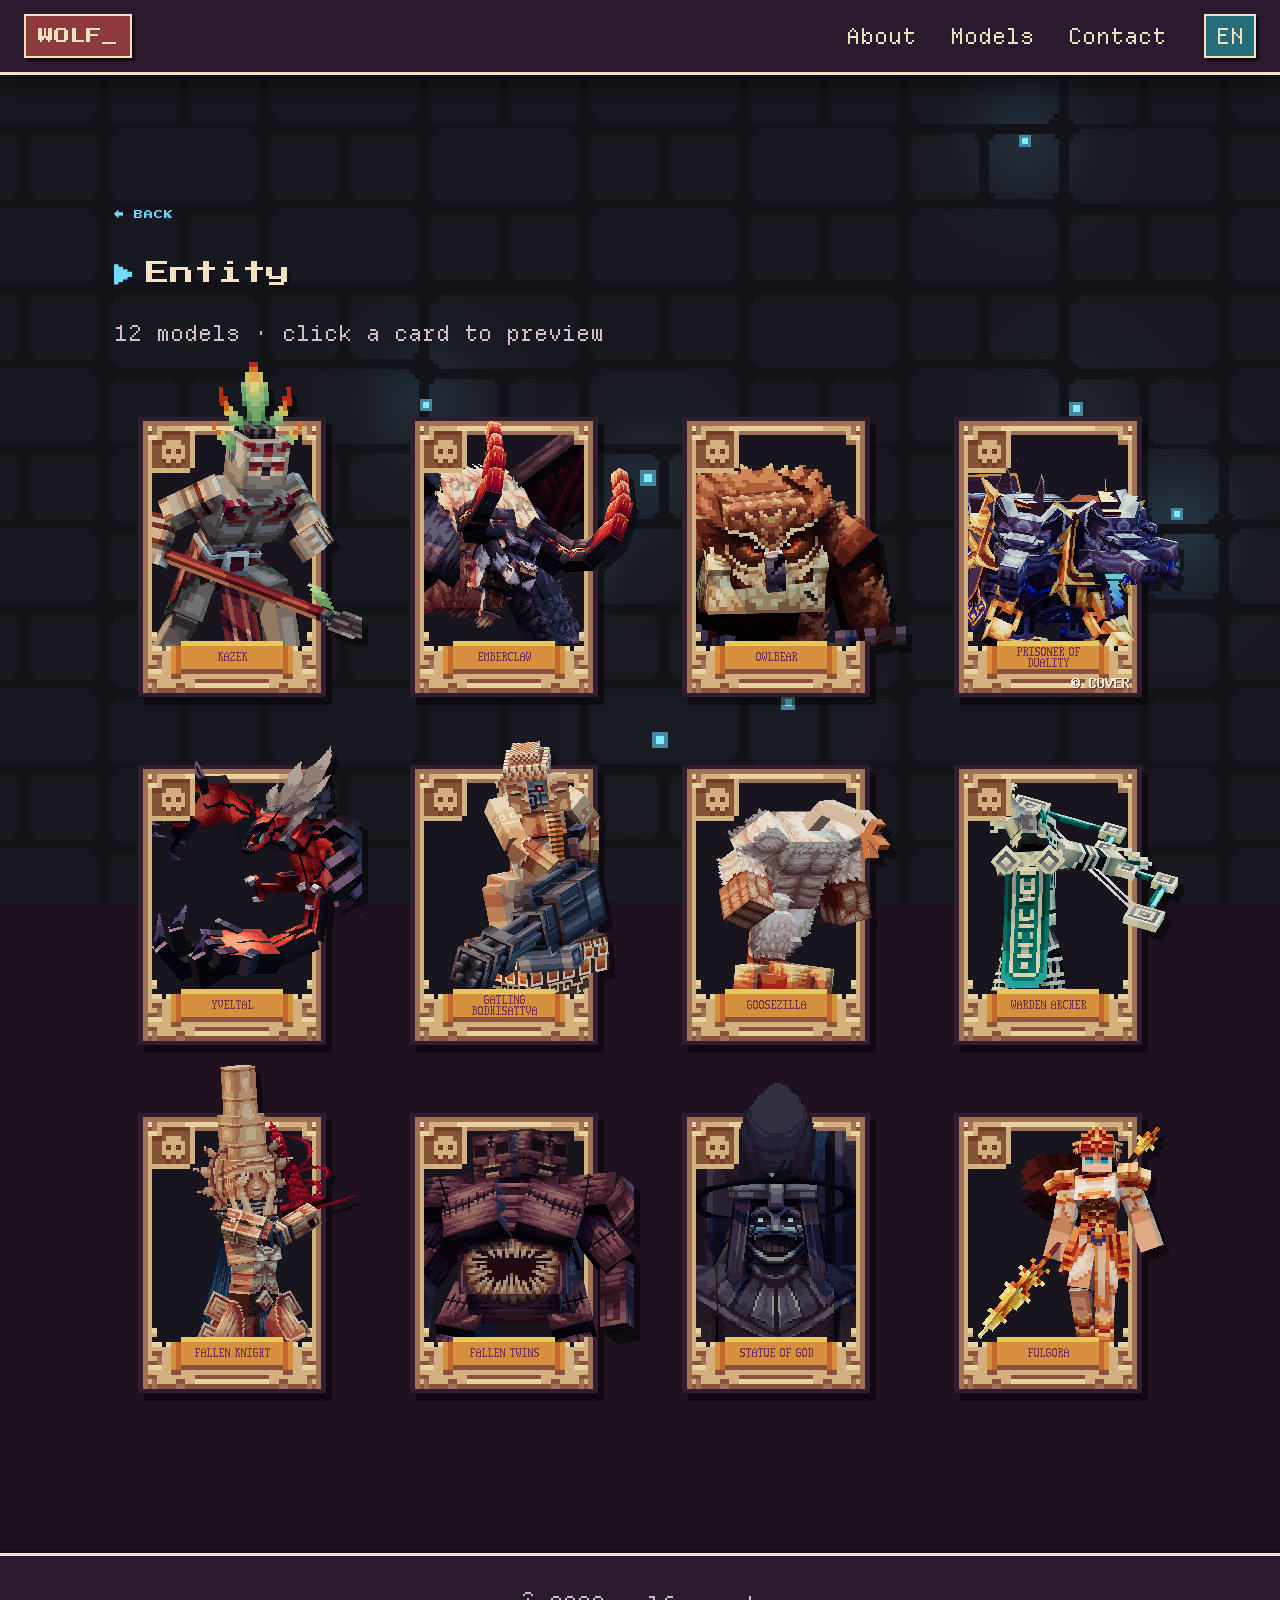
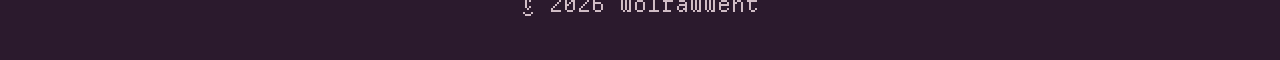
==== commit da80124c: "feat: add card parallax effect with image caching and reduced motion support" ====
--- a/gallery.html
+++ b/gallery.html
@@ -57,8 +57,6 @@
 
   <footer class="footer">
     <span>© <span id="year"></span> wolfawwent</span>
-    <span class="footer__dot">·</span>
-    <span>built with html / css / js</span>
   </footer>
 
   <script>
@@ -75,6 +73,7 @@
   <script src="js/bg.js"></script>
   <script src="js/main.js"></script>
   <script src="js/card-model-preview.js?v=pose-2"></script>
+  <script src="js/card-parallax.js?v=1"></script>
   <script src="js/card-gallery.js"></script>
   <script src="js/dev-tools-link.js"></script>
 </body>
--- a/css/style.css
+++ b/css/style.css
@@ -1,535 +1,573 @@
-/* =====================================================================
-   wolfawwent portfolio — style.css
-   像素 RPG 戰鬥 UI 風格：深紫黑底、奶油色像素邊框、橘 / 暗紅 / 青 / 萊姆綠點綴
-   背景是 js/bg.js 畫的 shader（不是 CSS）
-   ===================================================================== */
-
-:root {
-  /* --- 參考圖取色 --- */
-  --bg:        #1f1220;   /* 深紫黑（畫面底） */
-  --bg-2:      #2b1a2d;   /* 面板底 */
-  --panel:     #3a2233;   /* 面板內色（暗紫棕） */
-  --panel-2:   #4a2a35;   /* 面板較亮的一階 */
-  --cream:     #f1e3c2;   /* 奶油色邊框 / 主文字 */
-  --cream-2:   #d9c49a;   /* 奶油色暗一階 */
-  --muted:     #a48a92;   /* 次要文字 */
-  --orange:    #e6873c;
-  --orange-2:  #b4562a;
-  --maroon:    #8f3a3f;
-  --maroon-2:  #5e2431;
-  --teal:      #3fa8b6;
-  --teal-2:    #256b78;
-  --lime:      #9cc23c;
-  --lime-2:    #5e7d25;
-  --purple:    #7b4c9e;
-  --purple-2:  #4a2a66;
-  --ink:       #150c16;   /* 最深的線色 */
-  --ghost:     #73d9ff;   /* 鬼火藍（箭頭、飛蟲同色） */
-
-  --font-pixel: 'Press Start 2P', 'Courier New', monospace;
-  --font-body: 'VT323', 'Courier New', monospace;
-  --max: 1100px;
-}
-
-* { box-sizing: border-box; }
-html { scroll-behavior: smooth; }
-
-body {
-  margin: 0;
-  background: var(--bg);
-  color: var(--cream);
-  font-family: var(--font-body);
-  font-size: 22px;
-  line-height: 1.45;
-  overflow-x: hidden;
-}
-
-#bg { position: fixed; inset: 0; width: 100%; height: 100%; z-index: -1; display: block; }
-
-a { color: var(--orange); text-decoration: none; }
-a:hover { color: var(--cream); }
-img { max-width: 100%; display: block; }
-::selection { background: var(--orange); color: var(--ink); }
-
-/* ---------- 像素邊框：奶油色外框 + 深色內外線 + 硬陰影 ---------- */
-.pixel-frame {
-  position: relative;
-  background: var(--panel);
-  border: 3px solid var(--cream);
-  box-shadow:
-    inset 0 0 0 3px var(--ink),
-    0 0 0 3px var(--ink),
-    6px 6px 0 3px rgba(0,0,0,.45);
-}
-
-/* 面板標題條（像參考圖的 EQUIPMENT / STATS 標籤） */
-.hud-label {
-  display: inline-block;
-  font-family: var(--font-pixel); font-size: 9px; letter-spacing: 1px;
-  color: var(--ink); background: var(--cream);
-  padding: 6px 10px 5px;
-  box-shadow: 3px 3px 0 var(--ink);
-}
-
-/* ---------- 導覽列：做成 HUD 頂條 ---------- */
-.nav {
-  position: sticky; top: 0; z-index: 10;
-  display: flex; align-items: center; gap: 24px;
-  padding: 12px 24px;
-  background: var(--bg-2);
-  border-bottom: 3px solid var(--cream);
-  box-shadow: 0 3px 0 var(--ink), 0 8px 24px rgba(0,0,0,.5);
-}
-.nav__logo {
-  font-family: var(--font-pixel); font-size: 13px; color: var(--cream);
-  padding: 8px 12px; background: var(--maroon); border: 2px solid var(--cream);
-  box-shadow: 3px 3px 0 var(--ink);
-}
-.nav__links { display: flex; gap: 6px; margin-left: auto; }
-.nav__links a {
-  font-family: var(--font-pixel); font-size: 9px; color: var(--cream-2);
-  padding: 9px 12px; border: 2px solid transparent;
-}
-.nav__links a:hover { color: var(--cream); background: var(--panel-2); border-color: var(--cream); box-shadow: 2px 2px 0 var(--ink); }
-.nav__lang {
-  font-family: var(--font-pixel); font-size: 9px;
-  background: var(--teal-2); color: var(--cream);
-  border: 2px solid var(--cream); padding: 8px 10px; cursor: pointer;
-  box-shadow: 3px 3px 0 var(--ink);
-}
-.nav__lang:hover { background: var(--teal); }
-
-.blink { animation: blink 1s steps(2) infinite; }
-@keyframes blink { 50% { opacity: 0; } }
-
-/* ---------- 共用區塊 ---------- */
-.section { max-width: var(--max); margin: 0 auto; padding: 96px 24px; }
-.section__title {
-  font-family: var(--font-pixel);
-  font-size: clamp(16px, 2.6vw, 24px);
-  margin: 0 0 14px;
-  color: var(--cream);
-  text-shadow: 3px 3px 0 var(--ink);
-}
-/* 標題前的箭頭：不用字體符號（每個字體的 ▶ 位置都不一樣），改用 CSS 畫一個階梯狀像素三角形，
-   高度跟大寫字母一致（0.85em），垂直置中對齊文字 */
-.section__title::before {
-  content: ''; display: inline-block; vertical-align: 0.02em;
-  width: 0.75em; height: 0.85em; margin-right: 0.6em;
-  background: var(--ghost);
-  clip-path: polygon(0 0, 25% 0, 25% 12.5%, 50% 12.5%, 50% 25%, 75% 25%, 75% 37.5%, 100% 37.5%,
-                     100% 62.5%, 75% 62.5%, 75% 75%, 50% 75%, 50% 87.5%, 25% 87.5%, 25% 100%, 0 100%);
-}
-.section__hint { color: var(--muted); margin: 0 0 32px; }
-
-.reveal { opacity: 0; transform: translateY(24px); transition: opacity .5s steps(5), transform .5s steps(5); }
-.reveal.is-visible { opacity: 1; transform: none; }
-
-/* ---------- 按鈕：參考 END TURN ---------- */
-.btn {
-  display: inline-block;
-  font-family: var(--font-pixel); font-size: 11px; line-height: 1;
-  padding: 16px 22px 14px;
-  color: var(--ink); background: var(--cream);
-  border: 3px solid var(--ink);
-  box-shadow: 0 0 0 2px var(--cream), 5px 5px 0 2px var(--ink);
-  transition: transform .06s;
-}
-.btn:hover { color: var(--ink); background: var(--orange); }
-.btn:active { transform: translate(4px, 4px); box-shadow: 0 0 0 2px var(--cream), 1px 1px 0 2px var(--ink); }
-.btn--ghost { background: var(--panel-2); color: var(--cream); }
-.btn--ghost:hover { background: var(--maroon); color: var(--cream); }
-
-/* ---------- Hero ---------- */
-.hero {
-  min-height: calc(100vh - 70px);
-  display: flex; flex-direction: column; justify-content: center; align-items: center;
-  text-align: center; padding: 0 24px; position: relative;
-}
-.hero__kicker {
-  font-family: var(--font-pixel); font-size: 10px; letter-spacing: 1px;
-  color: var(--ink); background: var(--lime); padding: 8px 12px;
-  border: 2px solid var(--cream); box-shadow: 3px 3px 0 var(--ink);
-  margin: 0 0 28px;
-}
-.hero__title {
-  font-family: var(--font-pixel);
-  font-size: clamp(24px, 5.5vw, 58px);
-  margin: 0 0 24px; line-height: 1.25; color: var(--cream);
-  text-shadow: 4px 4px 0 var(--maroon), 8px 8px 0 var(--ink);
-}
-/* 標題下方的副標「Model Dungeon」 */
-.hero__sub-title {
-  display: block; margin-top: 0.6em;
-  font-size: 0.42em; letter-spacing: 1px; color: var(--cream-2);
-  text-shadow: 3px 3px 0 var(--ink);
-}
-.hero__sub { min-height: 1.5em; color: var(--cream-2); font-size: 28px; margin: 0 0 40px; }
-.hero__cta { display: flex; gap: 20px; flex-wrap: wrap; justify-content: center; }
-.hero__scroll {
-  position: absolute; bottom: 28px; left: 50%; transform: translateX(-50%);
-  font-family: var(--font-pixel); font-size: 42px; line-height: 1; color: var(--ghost);
-  animation: bob 1.6s ease-in-out infinite;   /* 平滑上下浮動 */
-}
-@keyframes bob { 50% { transform: translate(-50%, 12px); } }
-
-/* Glitch：改成用參考圖的橘 / 青 */
-.glitch { position: relative; display: inline-block; }
-.glitch::before, .glitch::after {
-  content: attr(data-text); position: absolute; left: 0; top: 0; width: 100%;
-  overflow: hidden; opacity: 0; text-shadow: none;
-}
-.glitch::before { color: var(--orange); animation: glitch-a 5s infinite; }
-.glitch::after  { color: var(--teal);   animation: glitch-b 5s infinite; }
-@keyframes glitch-a {
-  0%, 92%, 100% { opacity: 0; transform: none; }
-  94% { opacity: .9; transform: translate(-5px, 2px); clip-path: inset(10% 0 60% 0); }
-  96% { opacity: .9; transform: translate(5px, -2px); clip-path: inset(50% 0 20% 0); }
-  98% { opacity: 0; }
-}
-@keyframes glitch-b {
-  0%, 92%, 100% { opacity: 0; transform: none; }
-  95% { opacity: .9; transform: translate(5px, 0); clip-path: inset(70% 0 5% 0); }
-  97% { opacity: .9; transform: translate(-4px, 0); clip-path: inset(30% 0 40% 0); }
-  99% { opacity: 0; }
-}
-.typewriter::after { content: '\258C'; color: var(--orange); animation: blink .8s steps(2) infinite; }
-
-/* ---------- About ---------- */
-.about { display: grid; grid-template-columns: 220px 1fr; gap: 40px; align-items: start; }
-.about__avatar { padding: 8px; background: var(--maroon-2); }
-.about__avatar img { image-rendering: pixelated; width: 100%; aspect-ratio: 1; border: 2px solid var(--ink); }
-.about__text { padding: 22px 26px; background: var(--panel); border: 3px solid var(--cream); box-shadow: inset 0 0 0 3px var(--ink), 0 0 0 3px var(--ink), 6px 6px 0 3px rgba(0,0,0,.4); }
-.about__text p { margin: 0 0 16px; }
-.about__meta { color: var(--muted); opacity: .55; font-size: 17px; letter-spacing: .5px; margin-left: 6px; white-space: nowrap; }   /* 灰色半透明小字（He / Him · GMT+8），接在第一行右邊 */
-.tags { list-style: none; padding: 0; margin: 20px 0 0; display: flex; flex-wrap: wrap; gap: 8px; }
-.tags li {
-  font-family: var(--font-pixel); font-size: 8px; color: var(--cream);
-  padding: 6px 10px 6px 8px; border: 2px solid var(--cream); box-shadow: 2px 2px 0 var(--ink);
-  display: inline-flex; align-items: center; gap: 8px;
-}
-.tags li img { width: 36px; height: 36px; image-rendering: pixelated; display: block; }   /* 工具圖示（18×18 放大 2 倍） */
-.tags li:nth-child(5n+1) { background: #503a40; }
-.tags li:nth-child(5n+2) { background: #30484a; }
-.tags li:nth-child(5n+3) { background: #414632; }
-.tags li:nth-child(5n+4) { background: #45364e; }
-.tags li:nth-child(5n+5) { background: var(--orange-2); }
-
-/* ---------- 模型卡片：參考圖的技能卡 ---------- */
-.grid { display: grid; grid-template-columns: repeat(auto-fill, minmax(250px, 1fr)); gap: 28px; }
-.card {
-  position: relative; overflow: hidden;
-  background: var(--panel);
-  border: 3px solid var(--cream);
-  box-shadow: inset 0 0 0 3px var(--ink), 0 0 0 3px var(--ink), 6px 6px 0 3px rgba(0,0,0,.45);
-  transform-style: preserve-3d; will-change: transform;
-  transition: box-shadow .15s;
-}
-.card:hover { box-shadow: inset 0 0 0 3px var(--ink), 0 0 0 3px var(--ink), 0 0 0 6px var(--orange), 8px 8px 0 6px rgba(0,0,0,.45); }
-/* 每張卡不同底色，像技能卡 */
-.card:nth-child(4n+1) .card__media { background: var(--maroon-2); }
-.card:nth-child(4n+2) .card__media { background: var(--purple-2); }
-.card:nth-child(4n+3) .card__media { background: var(--teal-2); }
-.card:nth-child(4n+4) .card__media { background: var(--lime-2); }
-.card__media {
-  margin: 6px 6px 0; aspect-ratio: 16 / 10; overflow: hidden;
-  border: 2px solid var(--ink);
-  background-image: repeating-linear-gradient(0deg, rgba(0,0,0,.12) 0 2px, transparent 2px 4px);
-}
-.card__media img {
-  width: 100%; height: 100%; object-fit: cover;
-  image-rendering: pixelated;
-  filter: brightness(.85); transition: filter .2s, transform .3s steps(6);
-}
-.card:hover .card__media img { filter: none; transform: scale(1.04); }
-.card__body { padding: 16px 16px 18px; }
-.card__body h3 {
-  font-family: var(--font-pixel); font-size: 11px; margin: 0 0 10px; line-height: 1.5;
-  color: var(--cream); text-shadow: 2px 2px 0 var(--ink);
-}
-.card__body p { margin: 0 0 14px; color: var(--muted); }
-.card__tags { display: flex; gap: 6px; flex-wrap: wrap; }
-.card__tags span {
-  font-family: var(--font-pixel); font-size: 7px; color: var(--ink);
-  background: var(--cream-2); padding: 5px 7px; box-shadow: 2px 2px 0 var(--ink);
-}
-.model { cursor: pointer; }
-.model.is-active { border-color: var(--orange); }
-.model.is-active::before {
-  content: '\25B6 VIEWING'; position: absolute; top: 12px; left: 12px; z-index: 1;
-  font-family: var(--font-pixel); font-size: 8px; color: var(--ink);
-  background: var(--orange); padding: 5px 7px; border: 2px solid var(--cream); box-shadow: 2px 2px 0 var(--ink);
-}
-.card__media.no-img { display: grid; place-items: center; }
-.card__media.no-img img { display: none; }
-.card__media.no-img::after { content: 'NO PREVIEW'; font-family: var(--font-pixel); font-size: 9px; color: var(--cream-2); opacity: .6; }
-/* tilt 亮光層 */
-.card::after {
-  content: ''; position: absolute; inset: 0; pointer-events: none;
-  background: radial-gradient(circle at var(--mx, 50%) var(--my, 50%), rgba(241,227,194,.14), transparent 45%);
-  opacity: 0; transition: opacity .2s;
-}
-.card:hover::after { opacity: 1; }
-
-/* ---------- 3D Viewer：參考圖中央的戰鬥場地 ---------- */
-.viewer { height: 540px; overflow: hidden; margin-bottom: 36px; background: var(--bg-2); }
-.viewer.is-drop { border-color: var(--lime); box-shadow: inset 0 0 0 3px var(--ink), 0 0 0 3px var(--ink), 0 0 0 6px var(--lime); }
-.viewer canvas { display: block; width: 100%; height: 100%; }
-.viewer__title {
-  position: absolute; left: 14px; top: 14px; pointer-events: none;
-  font-family: var(--font-pixel); font-size: 9px; color: var(--ink);
-  background: var(--cream); padding: 7px 10px 6px; box-shadow: 3px 3px 0 var(--ink);
-}
-.viewer__title:empty { display: none; }
-.viewer__overlay {
-  padding: 24px; text-align: center; line-height: 1.9;
-  position: absolute; inset: 0; display: grid; place-items: center;
-  font-family: var(--font-pixel); font-size: 10px; color: var(--cream-2);
-  background: rgba(31,18,32,.75); pointer-events: none; transition: opacity .3s;
-}
-.viewer__overlay.is-hidden { opacity: 0; }
-.viewer__toolbar { position: absolute; left: 14px; bottom: 14px; display: flex; gap: 10px; }
-.viewer__toolbar button {
-  font-family: var(--font-pixel); font-size: 8px; cursor: pointer;
-  background: var(--panel-2); color: var(--cream);
-  border: 2px solid var(--cream); padding: 9px 10px 8px; box-shadow: 3px 3px 0 var(--ink);
-}
-.viewer__toolbar button:hover { background: var(--maroon); }
-.viewer__toolbar button.is-on { background: var(--teal-2); }
-.viewer__toolbar button:active { transform: translate(2px, 2px); box-shadow: 1px 1px 0 var(--ink); }
-
-/* ---------- Contact / Footer ---------- */
-.contact__text { margin: 0 0 24px; font-size: 28px; }
-.contact__links { display: flex; gap: 20px; flex-wrap: wrap; }
-.footer {
-  text-align: center; padding: 32px 24px 40px; color: var(--muted);
-  font-size: 18px; display: flex; gap: 12px; justify-content: center; flex-wrap: wrap;
-  border-top: 3px solid var(--cream); box-shadow: 0 -3px 0 var(--ink); background: var(--bg-2);
-}
-
-/* ---------- 響應式 ---------- */
-@media (max-width: 720px) {
-  .nav { padding: 10px 14px; gap: 10px; flex-wrap: wrap; }
-  .nav__links { gap: 2px; }
-  .nav__links a { font-size: 8px; padding: 8px; }
-  .about { grid-template-columns: 1fr; }
-  .about__avatar { max-width: 180px; }
-  .viewer { height: 380px; }
-  .section { padding: 72px 18px; }
-}
-
-@media (prefers-reduced-motion: reduce) {
-  html { scroll-behavior: auto; }
-  .reveal { opacity: 1; transform: none; transition: none; }
-  .glitch::before, .glitch::after, .hero__scroll { animation: none; }
-}
-
-/* Saved artwork already contains its frame and Unifont nameplate. */
-#modelGrid .card--artwork { background: transparent; border: 0; box-shadow: none; overflow: visible; cursor: pointer; }
-#modelGrid .card--artwork::after, #modelGrid .card--artwork::before { display: none; }
-#modelGrid .card--artwork > img { display: block; width: 100%; height: auto; image-rendering: pixelated; }
-#modelGrid .card--artwork:focus-visible { outline: 3px solid var(--cream, #fff0c8); outline-offset: 4px; }
-#modelGrid .card--artwork.is-active > img { filter: drop-shadow(0 0 8px rgba(255, 215, 94, .35)); }
-/* ---------- card/ 資料夾自動卡片：名稱疊在金色名牌上（js/card-gallery.js） ---------- */
-#modelGrid .card--auto { position: relative; }
-#modelGrid .card--auto > .card__name {
-  position: absolute; pointer-events: none;
-  image-rendering: pixelated; image-rendering: crisp-edges;
-}
-
-/* ---------- Models：橫向卡片列（js/card-gallery.js） ---------- */
-.shelf { margin: 0 0 40px; }
-.shelf__title {
-  font-family: var(--font-pixel); font-size: 10px; letter-spacing: 1px;
-  display: inline-block; margin: 0 0 14px;
-  color: var(--ink); background: var(--cream); padding: 7px 10px 6px;
-  box-shadow: 3px 3px 0 var(--ink);
-}
-.shelf__track {
-  display: flex; gap: 12px; align-items: flex-start;
-  overflow-x: auto; overflow-y: hidden;
-  /* 軌道跳出 1100px 的內容欄、橫跨整個視窗寬度；左右內距讓第一張卡對齊內容欄的左邊 */
-  width: 100vw; margin-left: calc(50% - 50vw);
-  padding: 14px max(24px, calc(50vw - var(--max) / 2 + 24px)) 22px;   /* 上下留空間給傾斜時凸出的角 */
-  /* 不做吸附：卡片可以停在任何位置，被邊緣切一半也沒關係 */
-  scrollbar-width: none;                /* Firefox 隱藏捲軸 */
-  cursor: grab; user-select: none; -webkit-user-select: none;
-  touch-action: pan-x pan-y;            /* 手機保留原生左右滑動 */
-}
-.shelf__track::-webkit-scrollbar { display: none; }
-.shelf__track.is-dragging { cursor: grabbing; }
-.shelf__track:empty::after {
-  content: 'no cards yet'; font-family: var(--font-pixel); font-size: 9px; color: var(--muted);
-  padding: 24px 8px;
-}
-.shelf .card--auto {
-  flex: 0 0 var(--card-w, 340px); width: var(--card-w, 340px);
-  position: relative;
-  background: transparent; border: 0; box-shadow: none; overflow: visible;
-  transform-style: preserve-3d; will-change: transform;
-  transition: filter .2s;
-}
-.shelf .card--auto > img {
-  display: block; width: 100%; height: auto;
-  image-rendering: pixelated; -webkit-user-drag: none; pointer-events: none;
-  filter: drop-shadow(6px 8px 0 rgba(0,0,0,.45));
-  transition: filter .15s ease;
-}
-/* 滑鼠移上去：沿著卡片輪廓（含透明部分的邊）畫一圈淡金色 outline
-   用四個方向的 drop-shadow 疊出來，會跟著卡片的實際形狀走，透明區域不會被框到 */
-.shelf .card--auto:hover > img {
-  filter: drop-shadow(0 8px 8px rgba(5,3,12,.65)) drop-shadow(0 0 18px rgba(9,5,20,.5));
-}
-.shelf .card--auto { --outline: #ffffff; --ol: 3px; }   /* outline 顏色與粗細 */
-.shelf .card--auto > .card__name {
-  position: absolute; pointer-events: none;
-  image-rendering: pixelated; image-rendering: crisp-edges;
-}
-/* 傾斜時的亮光：用卡片圖本身當遮罩，透明的地方不會發亮 */
-.shelf .card--auto::after {
-  content: ''; position: absolute; inset: 0; pointer-events: none;
-  background: radial-gradient(circle at var(--mx, 50%) var(--my, 50%), rgba(241,227,194,.28), transparent 45%);
-  -webkit-mask-image: var(--img); mask-image: var(--img);
-  -webkit-mask-size: 100% 100%; mask-size: 100% 100%;
-  opacity: 0; transition: opacity .2s;
-}
-.shelf .card--auto:hover::after { opacity: 1; }
-@media (max-width: 720px) { .shelf .card--auto { --card-w: 240px; } }
-
-/* Pixel typography: Departure Mono uses an 11px grid (22px = 2x). */
-@font-face {
-  font-family: 'Departure Mono';
-  src: url('../assets/fonts/departure-mono.woff2') format('woff2');
-  font-weight: 400;
-  font-style: normal;
-  font-display: swap;
-}
-@font-face {
-  font-family: 'Portfolio Unifont';
-  src: url('../assets/fonts/unifont.otf') format('opentype');
-  font-weight: 400;
-  font-display: swap;
-}
-:root {
-  --font-body: 'Departure Mono', 'Portfolio Unifont', monospace;
-  --muted: #d2bec7;
-  --cream-2: #e4d3b4;
-}
-body { font-size: 22px; line-height: 32px; font-synthesis: none; }
-button, input, select { font: inherit; }
-.section { scroll-margin-top: 88px; }
-.section__title { font-size: 24px; line-height: 40px; margin-bottom: 24px; }
-.section__hint { max-width: 64ch; line-height: 32px; }
-.about__text { padding: 28px 30px; color: #fff1d6; }
-.about__text p { max-width: 58ch; margin-bottom: 24px; }
-.about__text strong { color: #ffbd7b; font-weight: 400; }
-.nav__links a, .nav__lang, .btn, .tags li, .shelf__title,
-.hud-label, .viewer__title, .viewer__toolbar button {
-  font-family: var(--font-body); font-size: 22px; line-height: 28px;
-  font-weight: 400; letter-spacing: 0;
-}
-.nav__logo { font-size: 16px; line-height: 24px; }
-.nav__links a { color: var(--cream); padding: 8px 12px; }
-.nav__lang { min-height: 44px; padding: 6px 10px; }
-.btn { padding: 12px 22px; }
-.tags { gap: 10px; }
-.tags li { padding: 6px 10px; border-color: var(--cream-2); }
-.tags li:nth-child(5n+5) { background: #843b23; }
-.hero__title { font-size: 48px; line-height: 64px; }
-.hero__kicker { font-family: var(--font-body); font-size: 22px; line-height: 28px; letter-spacing: 0; }
-.hero__sub, .contact__text { font-size: 22px; line-height: 32px; }
-.hero__sub { color: #fff1d6; min-height: 64px; max-width: 48ch; }
-.footer { font-size: 22px; line-height: 32px; }
-.card__title { font-family: var(--font-body); font-size: 22px; line-height: 32px; }
-.card__desc { color: var(--muted); font-size: 22px; line-height: 32px; }
-a:focus-visible, button:focus-visible { outline: 3px solid #ffbd7b; outline-offset: 5px; }
-@media (max-width: 720px) {
-  .hero__title { font-size: 32px; line-height: 48px; }
-  .nav__links { order: 3; width: 100%; justify-content: center; }
-  .nav__lang { margin-left: auto; }
-  .nav__links a { font-size: 22px; padding: 6px 10px; }
-  .section { scroll-margin-top: 140px; }
-  .about { gap: 28px; }
-  .about__text { padding: 20px; }
-  .tags li { padding: 4px 8px; }
-  .contact__links { gap: 18px; }
-}
-@media (max-width: 420px) {
-  .hero__title { font-size: 24px; line-height: 40px; }
-  .hero__kicker { max-width: 100%; }
-  .about__text { padding: 18px; }
-}
-
-/* Fixed-angle model preview dialog. */
-.model-dialog { width: min(880px, calc(100vw - 32px)); max-height: calc(100dvh - 32px); padding: 0; color: var(--cream); background: #211923; border: 3px solid var(--cream-2); box-shadow: 8px 8px 0 #100b13; }
-.model-dialog::backdrop { background: rgba(9,6,13,.82); }
-.model-dialog__header { display: flex; align-items: center; gap: 16px; padding: 14px 18px; border-bottom: 2px solid #6d5648; }
-.model-dialog__header h2 { margin: 0; flex: 1; min-width: 0; overflow-wrap: anywhere; font: 22px/32px var(--font-body); }
-.model-dialog__close { width: 44px; height: 44px; flex: 0 0 44px; border: 2px solid var(--cream-2); background: #432d38; color: var(--cream); cursor: pointer; font: 28px/32px var(--font-body); }
-.model-dialog__stage { height: min(62vh, 570px); min-height: 220px; background: radial-gradient(ellipse at center, #45343c, #19141d 75%); }
-.model-dialog model-viewer { display: block; width: 100%; height: 100%; --progress-bar-color: #e4bd76; }
-.model-dialog__status { margin: 0; padding: 12px 18px; font: 22px/30px var(--font-body); color: var(--cream-2); }
-html.model-dialog-open { overflow: hidden; }
-.shelf .card--auto[role=button] { cursor: pointer; }
-.shelf .card--auto[role=button]:focus-visible { outline: 3px solid var(--cream); outline-offset: -8px; }
-@media (max-width: 600px) { .model-dialog { width: calc(100vw - 20px); max-height: calc(100dvh - 20px); }.model-dialog__stage { height: 52dvh; }.model-dialog__status { font-size: 16px; line-height: 24px; } }
-/* Dungeon-style page controls, anchored to the visible card row. */
-.shelf__viewport{position:relative;width:100vw;margin-left:calc(50% - 50vw)}
-.shelf__viewport>.shelf__track{width:100%;margin-left:0}
-.shelf__arrow{position:absolute;z-index:4;top:50%;transform:translateY(-50%);display:grid;place-items:center;width:52px;height:72px;padding:12px;border:3px solid #b99660;background:#291d30;color:#f2dca5;box-shadow:inset 0 0 0 3px #4c3448,0 4px 0 #100d15;opacity:.42;cursor:pointer;transition:opacity .15s steps(3),background .15s steps(3);clip-path:polygon(0 8px,8px 8px,8px 0,calc(100% - 8px) 0,calc(100% - 8px) 8px,100% 8px,100% calc(100% - 8px),calc(100% - 8px) calc(100% - 8px),calc(100% - 8px) 100%,8px 100%,8px calc(100% - 8px),0 calc(100% - 8px))}
-.shelf__arrow--left{left:12px}.shelf__arrow--right{right:12px}
-.shelf__arrow svg{width:18px;height:26px;fill:currentColor;filter:drop-shadow(2px 2px 0 #100d15)}
-.shelf__arrow--right svg{transform:scaleX(-1)}
-.shelf__arrow:hover,.shelf__arrow:focus-visible{opacity:1;background:#493046;color:#fff0c8}
-.shelf__arrow:focus-visible{outline:3px solid #fff0c8;outline-offset:-7px}
-.shelf__arrow:active{background:#674333}
-.shelf__arrow:disabled{opacity:.15;cursor:default}
-.shelf__arrow[hidden]{display:none}
-@media(max-width:720px){.shelf__arrow{width:40px;height:60px;padding:8px}.shelf__arrow--left{left:4px}.shelf__arrow--right{right:4px}}
-@media(prefers-reduced-motion:reduce){.shelf__arrow{transition:none}}
-
-
-/* ===== 分類標題列 + SEE ALL ===== */
-.shelf__head { display: flex; align-items: center; justify-content: space-between; gap: 12px; margin: 0 0 14px; }
-.shelf__head .shelf__title { margin: 0; }
-.shelf__all {
-  display: inline-flex; align-items: center; gap: 14px;
-  font-family: var(--font-pixel); font-size: 18px; letter-spacing: 2px;
-  color: var(--ghost); text-decoration: none; padding: 6px 2px;
-  border-bottom: 3px solid transparent; transition: border-color .15s steps(2), transform .15s steps(3);
-}
-.shelf__all svg { width: 18px; height: 26px; fill: currentColor; transform: scaleX(-1); filter: drop-shadow(3px 3px 0 #100d15); }
-@media (max-width: 720px) { .shelf__all { font-size: 12px; gap: 10px; } .shelf__all svg { width: 12px; height: 17px; } }
-.shelf__all:hover, .shelf__all:focus-visible { border-bottom-color: var(--ghost); transform: translateX(4px); outline: none; }
-
-/* ===== 圖鑑頁（gallery.html）===== */
-.gallery__section { padding-top: 120px; }
-.gallery__back {
-  display: inline-block; font-family: var(--font-pixel); font-size: 9px; letter-spacing: 1px;
-  color: var(--ghost); text-decoration: none; margin: 0 0 22px;
-}
-.gallery__back:hover { text-decoration: underline; }
-.gallery__count { margin-bottom: 20px; }
-/* 一行 4 張：卡片縮到 260px（4×260 + 3×12 = 1052 ≤ 內容欄 1100）。
-   卡片 PNG 上下各有約 16% 透明邊，所以行距用負的 margin 收回來 */
-.shelf--grid { --grid-cols: 4; --grid-card: 260px; --grid-row-pull: -34px; }
-.shelf--grid .shelf__track {
-  display: grid; grid-template-columns: repeat(var(--grid-cols), var(--grid-card));
-  justify-content: center; justify-items: center; gap: 0 12px;
-  overflow: visible; width: auto; margin-left: 0; padding: 14px 0 22px;
-  cursor: default; user-select: auto; -webkit-user-select: auto; touch-action: auto;
-}
-.shelf--grid .card--auto { flex: none; --card-w: var(--grid-card); width: var(--grid-card); margin: var(--grid-row-pull) 0; }
-@media (max-width: 1140px) { .shelf--grid { --grid-cols: 3; } }
-@media (max-width: 860px)  { .shelf--grid { --grid-cols: 2; --grid-card: 240px; } }
-@media (max-width: 540px)  { .shelf--grid { --grid-card: min(240px, calc(50vw - 24px)); --grid-row-pull: -24px; } }
-/* Springy hover presentation; individual scale leaves the pointer tilt independent. */
-@media(hover:hover) and (pointer:fine){
-  .shelf:not(.shelf--grid) .shelf__track{padding-top:200px;padding-bottom:200px}
-  .shelf .card--auto.is-hovered{z-index:3;box-shadow:none}
-  .shelf .card--auto.is-hovered>img{filter:drop-shadow(0 8px 8px rgba(5,3,12,.65)) drop-shadow(0 0 18px rgba(9,5,20,.5))}
-}
-@media(prefers-reduced-motion:reduce){.shelf .card--auto{scale:1!important;translate:none!important}}
+/* =====================================================================
+   wolfawwent portfolio — style.css
+   像素 RPG 戰鬥 UI 風格：深紫黑底、奶油色像素邊框、橘 / 暗紅 / 青 / 萊姆綠點綴
+   背景是 js/bg.js 畫的 shader（不是 CSS）
+   ===================================================================== */
+
+:root {
+  /* --- 參考圖取色 --- */
+  --bg:        #1f1220;   /* 深紫黑（畫面底） */
+  --bg-2:      #2b1a2d;   /* 面板底 */
+  --panel:     #3a2233;   /* 面板內色（暗紫棕） */
+  --panel-2:   #4a2a35;   /* 面板較亮的一階 */
+  --cream:     #f1e3c2;   /* 奶油色邊框 / 主文字 */
+  --cream-2:   #d9c49a;   /* 奶油色暗一階 */
+  --muted:     #a48a92;   /* 次要文字 */
+  --orange:    #e6873c;
+  --orange-2:  #b4562a;
+  --maroon:    #8f3a3f;
+  --maroon-2:  #5e2431;
+  --teal:      #3fa8b6;
+  --teal-2:    #256b78;
+  --lime:      #9cc23c;
+  --lime-2:    #5e7d25;
+  --purple:    #7b4c9e;
+  --purple-2:  #4a2a66;
+  --ink:       #150c16;   /* 最深的線色 */
+  --ghost:     #73d9ff;   /* 鬼火藍（箭頭、飛蟲同色） */
+
+  --font-pixel: 'Press Start 2P', 'Courier New', monospace;
+  --font-body: 'VT323', 'Courier New', monospace;
+  --max: 1100px;
+}
+
+* { box-sizing: border-box; }
+html { scroll-behavior: smooth; }
+
+body {
+  margin: 0;
+  background: var(--bg);
+  color: var(--cream);
+  font-family: var(--font-body);
+  font-size: 22px;
+  line-height: 1.45;
+  overflow-x: hidden;
+}
+
+#bg { position: fixed; inset: 0; width: 100%; height: 100%; z-index: -1; display: block; }
+
+a { color: var(--orange); text-decoration: none; }
+a:hover { color: var(--cream); }
+img { max-width: 100%; display: block; }
+::selection { background: var(--orange); color: var(--ink); }
+
+/* ---------- 像素邊框：奶油色外框 + 深色內外線 + 硬陰影 ---------- */
+.pixel-frame {
+  position: relative;
+  background: var(--panel);
+  border: 3px solid var(--cream);
+  box-shadow:
+    inset 0 0 0 3px var(--ink),
+    0 0 0 3px var(--ink),
+    6px 6px 0 3px rgba(0,0,0,.45);
+}
+
+/* 面板標題條（像參考圖的 EQUIPMENT / STATS 標籤） */
+.hud-label {
+  display: inline-block;
+  font-family: var(--font-pixel); font-size: 9px; letter-spacing: 1px;
+  color: var(--ink); background: var(--cream);
+  padding: 6px 10px 5px;
+  box-shadow: 3px 3px 0 var(--ink);
+}
+
+/* ---------- 導覽列：做成 HUD 頂條 ---------- */
+.nav {
+  position: sticky; top: 0; z-index: 10;
+  display: flex; align-items: center; gap: 24px;
+  padding: 12px 24px;
+  background: var(--bg-2);
+  border-bottom: 3px solid var(--cream);
+  box-shadow: 0 3px 0 var(--ink), 0 8px 24px rgba(0,0,0,.5);
+}
+.nav__logo {
+  font-family: var(--font-pixel); font-size: 13px; color: var(--cream);
+  padding: 8px 12px; background: var(--maroon); border: 2px solid var(--cream);
+  box-shadow: 3px 3px 0 var(--ink);
+}
+.nav__links { display: flex; gap: 6px; margin-left: auto; }
+.nav__links a {
+  font-family: var(--font-pixel); font-size: 9px; color: var(--cream-2);
+  padding: 9px 12px; border: 2px solid transparent;
+}
+.nav__links a:hover { color: var(--cream); background: var(--panel-2); border-color: var(--cream); box-shadow: 2px 2px 0 var(--ink); }
+.nav__lang {
+  font-family: var(--font-pixel); font-size: 9px;
+  background: var(--teal-2); color: var(--cream);
+  border: 2px solid var(--cream); padding: 8px 10px; cursor: pointer;
+  box-shadow: 3px 3px 0 var(--ink);
+}
+.nav__lang:hover { background: var(--teal); }
+
+.blink { animation: blink 1s steps(2) infinite; }
+@keyframes blink { 50% { opacity: 0; } }
+
+/* ---------- 共用區塊 ---------- */
+.section { max-width: var(--max); margin: 0 auto; padding: 96px 24px; }
+.section__title {
+  font-family: var(--font-pixel);
+  font-size: clamp(16px, 2.6vw, 24px);
+  margin: 0 0 14px;
+  color: var(--cream);
+  text-shadow: 3px 3px 0 var(--ink);
+}
+/* 標題前的箭頭：不用字體符號（每個字體的 ▶ 位置都不一樣），改用 CSS 畫一個階梯狀像素三角形，
+   高度跟大寫字母一致（0.85em），垂直置中對齊文字 */
+.section__title::before {
+  content: ''; display: inline-block; vertical-align: 0.02em;
+  width: 0.75em; height: 0.85em; margin-right: 0.6em;
+  background: var(--ghost);
+  clip-path: polygon(0 0, 25% 0, 25% 12.5%, 50% 12.5%, 50% 25%, 75% 25%, 75% 37.5%, 100% 37.5%,
+                     100% 62.5%, 75% 62.5%, 75% 75%, 50% 75%, 50% 87.5%, 25% 87.5%, 25% 100%, 0 100%);
+}
+.section__hint { color: var(--muted); margin: 0 0 32px; }
+
+.reveal { opacity: 0; transform: translateY(24px); transition: opacity .5s steps(5), transform .5s steps(5); }
+.reveal.is-visible { opacity: 1; transform: none; }
+
+/* ---------- 按鈕：參考 END TURN ---------- */
+.btn {
+  display: inline-block;
+  font-family: var(--font-pixel); font-size: 11px; line-height: 1;
+  padding: 16px 22px 14px;
+  color: var(--ink); background: var(--cream);
+  border: 3px solid var(--ink);
+  box-shadow: 0 0 0 2px var(--cream), 5px 5px 0 2px var(--ink);
+  transition: transform .06s;
+}
+.btn:hover { color: var(--ink); background: var(--orange); }
+.btn:active { transform: translate(4px, 4px); box-shadow: 0 0 0 2px var(--cream), 1px 1px 0 2px var(--ink); }
+.btn--ghost { background: var(--panel-2); color: var(--cream); }
+.btn--ghost:hover { background: var(--maroon); color: var(--cream); }
+
+/* ---------- Hero ---------- */
+.hero {
+  min-height: calc(100vh - 70px);
+  display: flex; flex-direction: column; justify-content: center; align-items: center;
+  text-align: center; padding: 0 24px; position: relative;
+}
+.hero__kicker {
+  font-family: var(--font-pixel); font-size: 10px; letter-spacing: 1px;
+  color: var(--ink); background: var(--lime); padding: 8px 12px;
+  border: 2px solid var(--cream); box-shadow: 3px 3px 0 var(--ink);
+  margin: 0 0 28px;
+}
+.hero__title {
+  font-family: var(--font-pixel);
+  font-size: clamp(24px, 5.5vw, 58px);
+  margin: 0 0 24px; line-height: 1.25; color: var(--cream);
+  text-shadow: 4px 4px 0 var(--maroon), 8px 8px 0 var(--ink);
+}
+/* 標題下方的副標「Model Dungeon」 */
+.hero__sub-title {
+  display: block; margin-top: 0.6em;
+  font-size: 0.42em; letter-spacing: 1px; color: var(--cream-2);
+  text-shadow: 3px 3px 0 var(--ink);
+}
+.hero__sub { min-height: 1.5em; color: var(--cream-2); font-size: 28px; margin: 0 0 40px; }
+.hero__cta { display: flex; gap: 20px; flex-wrap: wrap; justify-content: center; }
+.hero__scroll {
+  position: absolute; bottom: 28px; left: 50%; transform: translateX(-50%);
+  font-family: var(--font-pixel); font-size: 42px; line-height: 1; color: var(--ghost);
+  animation: bob 1.6s ease-in-out infinite;   /* 平滑上下浮動 */
+}
+@keyframes bob { 50% { transform: translate(-50%, 12px); } }
+
+/* Glitch：改成用參考圖的橘 / 青 */
+.glitch { position: relative; display: inline-block; }
+.glitch::before, .glitch::after {
+  content: attr(data-text); position: absolute; left: 0; top: 0; width: 100%;
+  overflow: hidden; opacity: 0; text-shadow: none;
+}
+.glitch::before { color: var(--orange); animation: glitch-a 5s infinite; }
+.glitch::after  { color: var(--teal);   animation: glitch-b 5s infinite; }
+@keyframes glitch-a {
+  0%, 92%, 100% { opacity: 0; transform: none; }
+  94% { opacity: .9; transform: translate(-5px, 2px); clip-path: inset(10% 0 60% 0); }
+  96% { opacity: .9; transform: translate(5px, -2px); clip-path: inset(50% 0 20% 0); }
+  98% { opacity: 0; }
+}
+@keyframes glitch-b {
+  0%, 92%, 100% { opacity: 0; transform: none; }
+  95% { opacity: .9; transform: translate(5px, 0); clip-path: inset(70% 0 5% 0); }
+  97% { opacity: .9; transform: translate(-4px, 0); clip-path: inset(30% 0 40% 0); }
+  99% { opacity: 0; }
+}
+.typewriter::after { content: '\258C'; color: var(--orange); animation: blink .8s steps(2) infinite; }
+
+/* ---------- About ---------- */
+.about { display: grid; grid-template-columns: 220px 1fr; gap: 40px; align-items: start; }
+.about__avatar { padding: 8px; background: var(--maroon-2); }
+.about__avatar img { image-rendering: pixelated; width: 100%; aspect-ratio: 1; border: 2px solid var(--ink); }
+.about__text { padding: 22px 26px; background: var(--panel); border: 3px solid var(--cream); box-shadow: inset 0 0 0 3px var(--ink), 0 0 0 3px var(--ink), 6px 6px 0 3px rgba(0,0,0,.4); }
+.about__text p { margin: 0 0 16px; }
+.about__meta { color: var(--muted); opacity: .55; font-size: 17px; letter-spacing: .5px; margin-left: 6px; white-space: nowrap; }   /* 灰色半透明小字（He / Him · GMT+8），接在第一行右邊 */
+.tags { list-style: none; padding: 0; margin: 20px 0 0; display: flex; flex-wrap: wrap; gap: 8px; }
+.tags li {
+  font-family: var(--font-pixel); font-size: 8px; color: var(--cream);
+  padding: 6px 10px 6px 8px; border: 2px solid var(--cream); box-shadow: 2px 2px 0 var(--ink);
+  display: inline-flex; align-items: center; gap: 8px;
+}
+.tags li img { width: 36px; height: 36px; image-rendering: pixelated; display: block; }   /* 工具圖示（18×18 放大 2 倍） */
+.tags li:nth-child(5n+1) { background: #503a40; }
+.tags li:nth-child(5n+2) { background: #30484a; }
+.tags li:nth-child(5n+3) { background: #414632; }
+.tags li:nth-child(5n+4) { background: #45364e; }
+.tags li:nth-child(5n+5) { background: var(--orange-2); }
+
+/* ---------- 模型卡片：參考圖的技能卡 ---------- */
+.grid { display: grid; grid-template-columns: repeat(auto-fill, minmax(250px, 1fr)); gap: 28px; }
+.card {
+  position: relative; overflow: hidden;
+  background: var(--panel);
+  border: 3px solid var(--cream);
+  box-shadow: inset 0 0 0 3px var(--ink), 0 0 0 3px var(--ink), 6px 6px 0 3px rgba(0,0,0,.45);
+  transform-style: preserve-3d; will-change: transform;
+  transition: box-shadow .15s;
+}
+.card:hover { box-shadow: inset 0 0 0 3px var(--ink), 0 0 0 3px var(--ink), 0 0 0 6px var(--orange), 8px 8px 0 6px rgba(0,0,0,.45); }
+/* 每張卡不同底色，像技能卡 */
+.card:nth-child(4n+1) .card__media { background: var(--maroon-2); }
+.card:nth-child(4n+2) .card__media { background: var(--purple-2); }
+.card:nth-child(4n+3) .card__media { background: var(--teal-2); }
+.card:nth-child(4n+4) .card__media { background: var(--lime-2); }
+.card__media {
+  margin: 6px 6px 0; aspect-ratio: 16 / 10; overflow: hidden;
+  border: 2px solid var(--ink);
+  background-image: repeating-linear-gradient(0deg, rgba(0,0,0,.12) 0 2px, transparent 2px 4px);
+}
+.card__media img {
+  width: 100%; height: 100%; object-fit: cover;
+  image-rendering: pixelated;
+  filter: brightness(.85); transition: filter .2s, transform .3s steps(6);
+}
+.card:hover .card__media img { filter: none; transform: scale(1.04); }
+.card__body { padding: 16px 16px 18px; }
+.card__body h3 {
+  font-family: var(--font-pixel); font-size: 11px; margin: 0 0 10px; line-height: 1.5;
+  color: var(--cream); text-shadow: 2px 2px 0 var(--ink);
+}
+.card__body p { margin: 0 0 14px; color: var(--muted); }
+.card__tags { display: flex; gap: 6px; flex-wrap: wrap; }
+.card__tags span {
+  font-family: var(--font-pixel); font-size: 7px; color: var(--ink);
+  background: var(--cream-2); padding: 5px 7px; box-shadow: 2px 2px 0 var(--ink);
+}
+.model { cursor: pointer; }
+.model.is-active { border-color: var(--orange); }
+.model.is-active::before {
+  content: '\25B6 VIEWING'; position: absolute; top: 12px; left: 12px; z-index: 1;
+  font-family: var(--font-pixel); font-size: 8px; color: var(--ink);
+  background: var(--orange); padding: 5px 7px; border: 2px solid var(--cream); box-shadow: 2px 2px 0 var(--ink);
+}
+.card__media.no-img { display: grid; place-items: center; }
+.card__media.no-img img { display: none; }
+.card__media.no-img::after { content: 'NO PREVIEW'; font-family: var(--font-pixel); font-size: 9px; color: var(--cream-2); opacity: .6; }
+/* tilt 亮光層 */
+.card::after {
+  content: ''; position: absolute; inset: 0; pointer-events: none;
+  background: radial-gradient(circle at var(--mx, 50%) var(--my, 50%), rgba(241,227,194,.14), transparent 45%);
+  opacity: 0; transition: opacity .2s;
+}
+.card:hover::after { opacity: 1; }
+
+/* ---------- 3D Viewer：參考圖中央的戰鬥場地 ---------- */
+.viewer { height: 540px; overflow: hidden; margin-bottom: 36px; background: var(--bg-2); }
+.viewer.is-drop { border-color: var(--lime); box-shadow: inset 0 0 0 3px var(--ink), 0 0 0 3px var(--ink), 0 0 0 6px var(--lime); }
+.viewer canvas { display: block; width: 100%; height: 100%; }
+.viewer__title {
+  position: absolute; left: 14px; top: 14px; pointer-events: none;
+  font-family: var(--font-pixel); font-size: 9px; color: var(--ink);
+  background: var(--cream); padding: 7px 10px 6px; box-shadow: 3px 3px 0 var(--ink);
+}
+.viewer__title:empty { display: none; }
+.viewer__overlay {
+  padding: 24px; text-align: center; line-height: 1.9;
+  position: absolute; inset: 0; display: grid; place-items: center;
+  font-family: var(--font-pixel); font-size: 10px; color: var(--cream-2);
+  background: rgba(31,18,32,.75); pointer-events: none; transition: opacity .3s;
+}
+.viewer__overlay.is-hidden { opacity: 0; }
+.viewer__toolbar { position: absolute; left: 14px; bottom: 14px; display: flex; gap: 10px; }
+.viewer__toolbar button {
+  font-family: var(--font-pixel); font-size: 8px; cursor: pointer;
+  background: var(--panel-2); color: var(--cream);
+  border: 2px solid var(--cream); padding: 9px 10px 8px; box-shadow: 3px 3px 0 var(--ink);
+}
+.viewer__toolbar button:hover { background: var(--maroon); }
+.viewer__toolbar button.is-on { background: var(--teal-2); }
+.viewer__toolbar button:active { transform: translate(2px, 2px); box-shadow: 1px 1px 0 var(--ink); }
+
+/* ---------- Contact / Footer ---------- */
+.contact__text { margin: 0 0 24px; font-size: 28px; }
+.contact__links { display: flex; gap: 20px; flex-wrap: wrap; }
+.footer {
+  text-align: center; padding: 32px 24px 40px; color: var(--muted);
+  font-size: 18px; display: flex; gap: 12px; justify-content: center; flex-wrap: wrap;
+  border-top: 3px solid var(--cream); box-shadow: 0 -3px 0 var(--ink); background: var(--bg-2);
+}
+
+/* ---------- 響應式 ---------- */
+@media (max-width: 720px) {
+  .nav { padding: 10px 14px; gap: 10px; flex-wrap: wrap; }
+  .nav__links { gap: 2px; }
+  .nav__links a { font-size: 8px; padding: 8px; }
+  .about { grid-template-columns: 1fr; }
+  .about__avatar { max-width: 180px; }
+  .viewer { height: 380px; }
+  .section { padding: 72px 18px; }
+}
+
+@media (prefers-reduced-motion: reduce) {
+  html { scroll-behavior: auto; }
+  .reveal { opacity: 1; transform: none; transition: none; }
+  .glitch::before, .glitch::after, .hero__scroll { animation: none; }
+}
+
+/* Saved artwork already contains its frame and Unifont nameplate. */
+#modelGrid .card--artwork { background: transparent; border: 0; box-shadow: none; overflow: visible; cursor: pointer; }
+#modelGrid .card--artwork::after, #modelGrid .card--artwork::before { display: none; }
+#modelGrid .card--artwork > img { display: block; width: 100%; height: auto; image-rendering: pixelated; }
+#modelGrid .card--artwork:focus-visible { outline: 3px solid var(--cream, #fff0c8); outline-offset: 4px; }
+#modelGrid .card--artwork.is-active > img { filter: drop-shadow(0 0 8px rgba(255, 215, 94, .35)); }
+/* ---------- card/ 資料夾自動卡片：名稱疊在金色名牌上（js/card-gallery.js） ---------- */
+#modelGrid .card--auto { position: relative; }
+#modelGrid .card--auto > .card__name {
+  position: absolute; pointer-events: none;
+  image-rendering: pixelated; image-rendering: crisp-edges;
+}
+
+/* ---------- Models：橫向卡片列（js/card-gallery.js） ---------- */
+/* 卡片 PNG 上下各有約 16% 透明邊（340px 寬時約 88px），所以用負的 margin 把列往上下收，
+   讓標題和卡片、列和列之間看起來不會空太多。想再緊一點就把 --shelf-pull 調更負 */
+.shelf { margin: 0 0 8px; --shelf-pull: -56px; }
+.shelf__viewport, .shelf > .shelf__track { margin-top: var(--shelf-pull); margin-bottom: var(--shelf-pull); }
+.shelf__head, .shelf > .shelf__title { position: relative; z-index: 2; }
+@media (max-width: 720px) { .shelf { --shelf-pull: -36px; } }
+.shelf__title {
+  font-family: var(--font-pixel); font-size: 10px; letter-spacing: 1px;
+  display: inline-block; margin: 0 0 14px;
+  color: var(--ink); background: var(--cream); padding: 7px 10px 6px;
+  box-shadow: 3px 3px 0 var(--ink);
+}
+.shelf__track {
+  display: flex; gap: 12px; align-items: flex-start;
+  overflow-x: auto; overflow-y: hidden;
+  /* 軌道跳出 1100px 的內容欄、橫跨整個視窗寬度；左右內距讓第一張卡對齊內容欄的左邊 */
+  width: 100vw; margin-left: calc(50% - 50vw);
+  padding: 14px max(24px, calc(50vw - var(--max) / 2 + 24px)) 22px;   /* 上下留空間給傾斜時凸出的角 */
+  /* 不做吸附：卡片可以停在任何位置，被邊緣切一半也沒關係 */
+  scrollbar-width: none;                /* Firefox 隱藏捲軸 */
+  cursor: grab; user-select: none; -webkit-user-select: none;
+  touch-action: pan-x pan-y;            /* 手機保留原生左右滑動 */
+}
+.shelf__track::-webkit-scrollbar { display: none; }
+.shelf__track.is-dragging { cursor: grabbing; }
+.shelf__track:empty::after {
+  content: 'no cards yet'; font-family: var(--font-pixel); font-size: 9px; color: var(--muted);
+  padding: 24px 8px;
+}
+.shelf .card--auto {
+  flex: 0 0 var(--card-w, 340px); width: var(--card-w, 340px);
+  position: relative;
+  background: transparent; border: 0; box-shadow: none; overflow: visible;
+  transform-style: preserve-3d; will-change: transform;
+  transition: filter .2s;
+}
+.shelf .card--auto > img {
+  display: block; width: 100%; height: auto;
+  image-rendering: pixelated; -webkit-user-drag: none; pointer-events: none;
+  filter: drop-shadow(6px 8px 0 rgba(0,0,0,.45));
+  transition: filter .15s ease;
+}
+/* 滑鼠移上去：沿著卡片輪廓（含透明部分的邊）畫一圈淡金色 outline
+   用四個方向的 drop-shadow 疊出來，會跟著卡片的實際形狀走，透明區域不會被框到 */
+.shelf .card--auto:hover > img {
+  filter: drop-shadow(0 8px 8px rgba(5,3,12,.65)) drop-shadow(0 0 18px rgba(9,5,20,.5));
+}
+.shelf .card--auto { --outline: #ffffff; --ol: 3px; }   /* outline 顏色與粗細 */
+.shelf .card--auto > .card__name {
+  position: absolute; pointer-events: none;
+  image-rendering: pixelated; image-rendering: crisp-edges;
+}
+/* 滑鼠感應區（js/card-gallery.js 的 CONFIG.HIT_RECT）：
+   卡片本體不吃滑鼠，只有 .card__hit 這塊「卡面長方形」會觸發 hover / 傾斜 / 點擊；
+   凸出卡面的模型、上下的透明邊都會直接穿透到底下的軌道（所以在那裡按住還是可以拖曳整列）。
+   放大時感應區跟著卡片一起放大，所以不會在邊緣閃爍。 */
+.shelf .card--auto.card--hit-rect { pointer-events: none; }
+.shelf .card--auto > .card__hit { position: absolute; pointer-events: auto; cursor: pointer; }
+/* 傾斜時的亮光：用卡片圖本身當遮罩，透明的地方不會發亮 */
+.shelf .card--auto::after {
+  content: ''; position: absolute; inset: 0; pointer-events: none;
+  background: radial-gradient(circle at var(--mx, 50%) var(--my, 50%), rgba(241,227,194,.28), transparent 45%);
+  -webkit-mask-image: var(--img); mask-image: var(--img);
+  -webkit-mask-size: 100% 100%; mask-size: 100% 100%;
+  opacity: 0; transition: opacity .2s;
+}
+.shelf .card--auto:hover::after { opacity: 1; }
+@media (max-width: 720px) { .shelf .card--auto { --card-w: 240px; } }
+
+/* Pixel typography: Departure Mono uses an 11px grid (22px = 2x). */
+@font-face {
+  font-family: 'Departure Mono';
+  src: url('../assets/fonts/departure-mono.woff2') format('woff2');
+  font-weight: 400;
+  font-style: normal;
+  font-display: swap;
+}
+@font-face {
+  font-family: 'Portfolio Unifont';
+  src: url('../assets/fonts/unifont.otf') format('opentype');
+  font-weight: 400;
+  font-display: swap;
+}
+:root {
+  --font-body: 'Departure Mono', 'Portfolio Unifont', monospace;
+  --muted: #d2bec7;
+  --cream-2: #e4d3b4;
+}
+body { font-size: 22px; line-height: 32px; font-synthesis: none; }
+button, input, select { font: inherit; }
+.section { scroll-margin-top: 88px; }
+.section__title { font-size: 24px; line-height: 40px; margin-bottom: 24px; }
+.section__hint { max-width: 64ch; line-height: 32px; }
+.about__text { padding: 28px 30px; color: #fff1d6; }
+.about__text p { max-width: 58ch; margin-bottom: 24px; }
+.about__text strong { color: #ffbd7b; font-weight: 400; }
+.nav__links a, .nav__lang, .btn, .tags li, .shelf__title,
+.hud-label, .viewer__title, .viewer__toolbar button {
+  font-family: var(--font-body); font-size: 22px; line-height: 28px;
+  font-weight: 400; letter-spacing: 0;
+}
+.nav__logo { font-size: 16px; line-height: 24px; }
+.nav__links a { color: var(--cream); padding: 8px 12px; }
+.nav__lang { min-height: 44px; padding: 6px 10px; }
+.btn { padding: 12px 22px; }
+.tags { gap: 10px; }
+.tags li { padding: 6px 10px; border-color: var(--cream-2); }
+.tags li:nth-child(5n+5) { background: #843b23; }
+.hero__title { font-size: 48px; line-height: 64px; }
+.hero__kicker { font-family: var(--font-body); font-size: 22px; line-height: 28px; letter-spacing: 0; }
+.hero__sub, .contact__text { font-size: 22px; line-height: 32px; }
+.hero__sub { color: #fff1d6; min-height: 64px; max-width: 48ch; }
+.footer { font-size: 22px; line-height: 32px; }
+.card__title { font-family: var(--font-body); font-size: 22px; line-height: 32px; }
+.card__desc { color: var(--muted); font-size: 22px; line-height: 32px; }
+a:focus-visible, button:focus-visible { outline: 3px solid #ffbd7b; outline-offset: 5px; }
+@media (max-width: 720px) {
+  .hero__title { font-size: 32px; line-height: 48px; }
+  .nav__links { order: 3; width: 100%; justify-content: center; }
+  .nav__lang { margin-left: auto; }
+  .nav__links a { font-size: 22px; padding: 6px 10px; }
+  .section { scroll-margin-top: 140px; }
+  .about { gap: 28px; }
+  .about__text { padding: 20px; }
+  .tags li { padding: 4px 8px; }
+  .contact__links { gap: 18px; }
+}
+@media (max-width: 420px) {
+  .hero__title { font-size: 24px; line-height: 40px; }
+  .hero__kicker { max-width: 100%; }
+  .about__text { padding: 18px; }
+}
+
+/* Fixed-angle model preview dialog. */
+.model-dialog { width: min(880px, calc(100vw - 32px)); max-height: calc(100dvh - 32px); padding: 0; color: var(--cream); background: #211923; border: 3px solid var(--cream-2); box-shadow: 8px 8px 0 #100b13; }
+.model-dialog::backdrop { background: rgba(9,6,13,.82); }
+.model-dialog__header { display: flex; align-items: center; gap: 16px; padding: 14px 18px; border-bottom: 2px solid #6d5648; }
+.model-dialog__header h2 { margin: 0; flex: 1; min-width: 0; overflow-wrap: anywhere; font: 22px/32px var(--font-body); }
+.model-dialog__close { width: 44px; height: 44px; flex: 0 0 44px; border: 2px solid var(--cream-2); background: #432d38; color: var(--cream); cursor: pointer; font: 28px/32px var(--font-body); }
+.model-dialog__stage { height: min(62vh, 570px); min-height: 220px; background: radial-gradient(ellipse at center, #45343c, #19141d 75%); }
+.model-dialog model-viewer { display: block; width: 100%; height: 100%; --progress-bar-color: #e4bd76; }
+.model-dialog__status { margin: 0; padding: 12px 18px; font: 22px/30px var(--font-body); color: var(--cream-2); }
+html.model-dialog-open { overflow: hidden; }
+.shelf .card--auto[role=button] { cursor: pointer; }
+.shelf .card--auto[role=button]:focus-visible { outline: 3px solid var(--cream); outline-offset: -8px; }
+@media (max-width: 600px) { .model-dialog { width: calc(100vw - 20px); max-height: calc(100dvh - 20px); }.model-dialog__stage { height: 52dvh; }.model-dialog__status { font-size: 16px; line-height: 24px; } }
+/* Dungeon-style page controls, anchored to the visible card row. */
+.shelf__viewport{position:relative;width:100vw;margin-left:calc(50% - 50vw)}
+.shelf__viewport>.shelf__track{width:100%;margin-left:0}
+.shelf__arrow{position:absolute;z-index:4;top:50%;transform:translateY(-50%);display:grid;place-items:center;width:52px;height:72px;padding:12px;border:3px solid #b99660;background:#291d30;color:#f2dca5;box-shadow:inset 0 0 0 3px #4c3448,0 4px 0 #100d15;opacity:.42;cursor:pointer;transition:opacity .15s steps(3),background .15s steps(3);clip-path:polygon(0 8px,8px 8px,8px 0,calc(100% - 8px) 0,calc(100% - 8px) 8px,100% 8px,100% calc(100% - 8px),calc(100% - 8px) calc(100% - 8px),calc(100% - 8px) 100%,8px 100%,8px calc(100% - 8px),0 calc(100% - 8px))}
+.shelf__arrow--left{left:12px}.shelf__arrow--right{right:12px}
+.shelf__arrow svg{width:18px;height:26px;fill:currentColor;filter:drop-shadow(2px 2px 0 #100d15)}
+.shelf__arrow--right svg{transform:scaleX(-1)}
+.shelf__arrow:hover,.shelf__arrow:focus-visible{opacity:1;background:#493046;color:#fff0c8}
+.shelf__arrow:focus-visible{outline:3px solid #fff0c8;outline-offset:-7px}
+.shelf__arrow:active{background:#674333}
+.shelf__arrow:disabled{opacity:.15;cursor:default}
+.shelf__arrow[hidden]{display:none}
+@media(max-width:720px){.shelf__arrow{width:40px;height:60px;padding:8px}.shelf__arrow--left{left:4px}.shelf__arrow--right{right:4px}}
+@media(prefers-reduced-motion:reduce){.shelf__arrow{transition:none}}
+
+
+/* ===== 分類標題列 + SEE ALL ===== */
+.shelf__head { display: flex; align-items: center; justify-content: space-between; gap: 12px; margin: 0 0 14px; }
+.shelf__head .shelf__title { margin: 0; }
+.shelf__all {
+  display: inline-flex; align-items: center; gap: 14px;
+  font-family: var(--font-pixel); font-size: 18px; letter-spacing: 2px;
+  color: var(--ghost); text-decoration: none; padding: 6px 2px;
+  border-bottom: 3px solid transparent; transition: border-color .15s steps(2), transform .15s steps(3);
+}
+.shelf__all svg { width: 18px; height: 26px; fill: currentColor; transform: scaleX(-1); filter: drop-shadow(3px 3px 0 #100d15); }
+@media (max-width: 720px) { .shelf__all { font-size: 12px; gap: 10px; } .shelf__all svg { width: 12px; height: 17px; } }
+.shelf__all:hover, .shelf__all:focus-visible { border-bottom-color: var(--ghost); transform: translateX(4px); outline: none; }
+
+/* ===== 圖鑑頁（gallery.html）===== */
+.gallery__section { padding-top: 120px; }
+.gallery__back {
+  display: inline-block; font-family: var(--font-pixel); font-size: 9px; letter-spacing: 1px;
+  color: var(--ghost); text-decoration: none; margin: 0 0 22px;
+}
+.gallery__back:hover { text-decoration: underline; }
+.gallery__count { margin-bottom: 20px; }
+/* 一行 4 張：卡片縮到 260px（4×260 + 3×12 = 1052 ≤ 內容欄 1100）。
+   卡片 PNG 上下各有約 16% 透明邊，所以行距用負的 margin 收回來 */
+.shelf--grid { --grid-cols: 4; --grid-card: 260px; --grid-row-pull: -34px; --shelf-pull: 0px; }
+.shelf--grid .shelf__track {
+  display: grid; grid-template-columns: repeat(var(--grid-cols), var(--grid-card));
+  justify-content: center; justify-items: center; gap: 0 12px;
+  overflow: visible; width: auto; margin-left: 0; padding: 14px 0 22px;
+  cursor: default; user-select: auto; -webkit-user-select: auto; touch-action: auto;
+}
+.shelf--grid .card--auto { flex: none; --card-w: var(--grid-card); width: var(--grid-card); margin: var(--grid-row-pull) 0; }
+@media (max-width: 1140px) { .shelf--grid { --grid-cols: 3; } }
+@media (max-width: 860px)  { .shelf--grid { --grid-cols: 2; --grid-card: 240px; } }
+@media (max-width: 540px)  { .shelf--grid { --grid-card: min(240px, calc(50vw - 24px)); --grid-row-pull: -24px; } }
+/* Springy hover presentation; individual scale leaves the pointer tilt independent. */
+@media(hover:hover) and (pointer:fine){
+  /* 上下 200px 內距是給 hover 放大的卡片不被軌道裁切用的；用等量的負 margin 抵掉，才不會把列撐得很開 */
+  .shelf:not(.shelf--grid) .shelf__track{padding-top:200px;padding-bottom:200px;margin-top:-186px;margin-bottom:-178px}
+  .shelf .card--auto.is-hovered{z-index:3;box-shadow:none}
+  .shelf .card--auto.is-hovered>img{filter:drop-shadow(0 8px 8px rgba(5,3,12,.65)) drop-shadow(0 0 18px rgba(9,5,20,.5))}
+}
+@media(prefers-reduced-motion:reduce){.shelf .card--auto{scale:1!important;translate:none!important}}
 
 /* 預覽視窗狀態列沒有內容時整條隱藏 */
 .model-dialog__status:empty { display: none; }
+
+/* Dungeon category plaques */
+
+.shelf__head{min-height:48px;padding:8px 0;gap:22px;background:linear-gradient(90deg,rgba(36,28,38,.55),transparent 70%);border:0;box-shadow:none;margin-bottom:0;isolation:isolate}
+.shelf__head .shelf__title{display:flex;align-items:center;gap:16px;background:none;box-shadow:none;color:#e4cf9f;padding:0 12px 0 4px;text-transform:uppercase;letter-spacing:3px;font-size:20px;order:1}
+.shelf__head .shelf__title::before{content:'';width:8px;height:8px;background:#c7ae7a;box-shadow:0 -4px #63513e,0 4px #63513e,-4px 0 #63513e,4px 0 #63513e;margin:0 4px}
+.shelf__head::after{content:'';flex:1;height:1px;background:linear-gradient(90deg,#746046,rgba(116,96,70,.12));order:2}
+.shelf__head .shelf__all{order:3;font-size:12px;color:#9cb9c1;letter-spacing:1px;padding:8px 0;border:0;background:none;gap:10px;white-space:nowrap}
+.shelf__head .shelf__all svg{width:9px;height:13px;filter:none}
+
+.shelf__head .shelf__all:hover,.shelf__head .shelf__all:focus-visible{color:#e7f2ef;background:#30313c;border-color:#91b6be;transform:none}
+.shelf__head .shelf__all:focus-visible{outline:2px solid #b0c8cc;outline-offset:3px}
+@media(max-width:720px){
+ .shelf__head{min-height:48px;padding:8px 0;gap:12px}
+ .shelf__head .shelf__title{font-size:12px;letter-spacing:1px;gap:10px}
+ .shelf__head .shelf__all{font-size:10px;letter-spacing:0;padding:8px;gap:6px}
+ .shelf__head .shelf__all svg{width:8px;height:12px}
+}
+
+.shelf:not(.shelf--grid){--shelf-pull:-70px}
+@media(max-width:720px){.shelf:not(.shelf--grid){--shelf-pull:-36px}}
+
+/* PNG model parallax stays below the name and pointer hit area. */
+.shelf .card--auto>.card__parallax{position:absolute;inset:0;width:100%;height:100%;pointer-events:none;image-rendering:pixelated;filter:drop-shadow(0 8px 8px rgba(5,3,12,.65)) drop-shadow(0 0 18px rgba(9,5,20,.5))}
+.shelf .card--auto.has-parallax>img{opacity:0}
+.shelf .card--auto>.card__name{z-index:1}
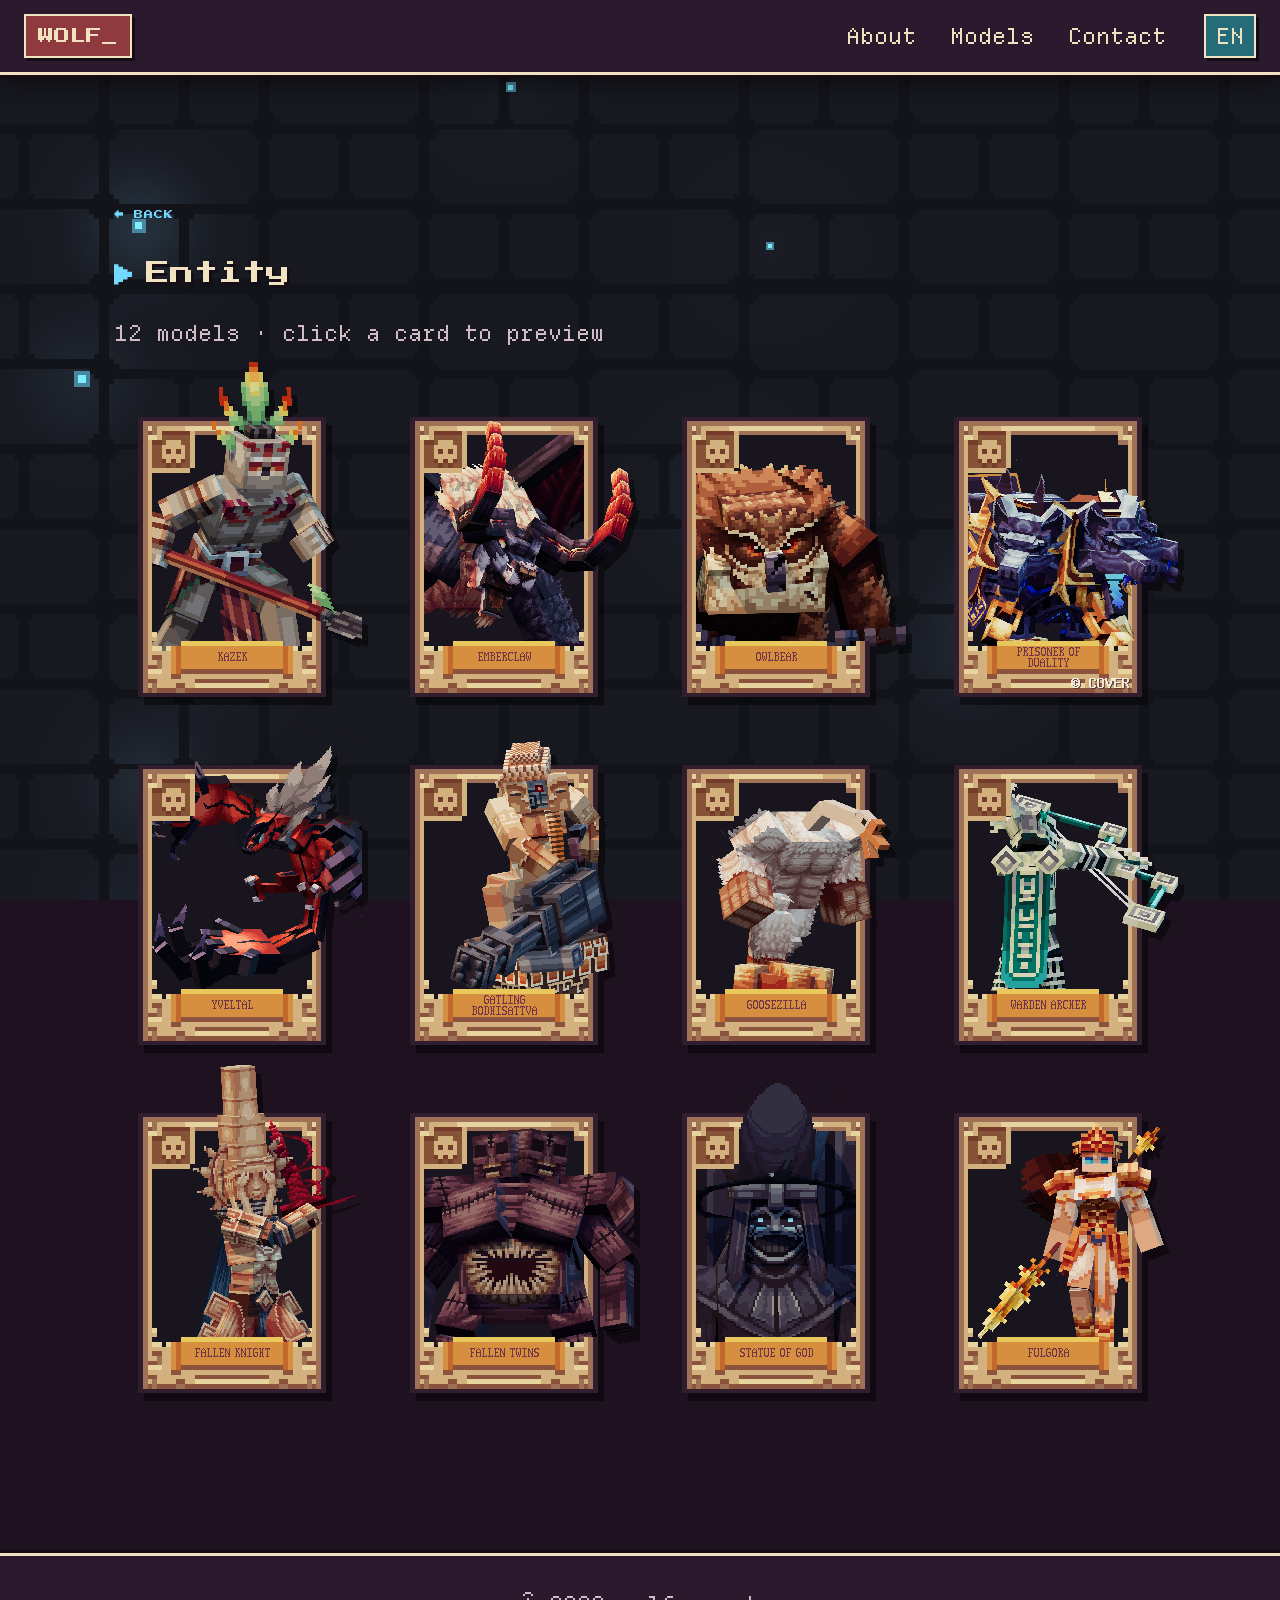
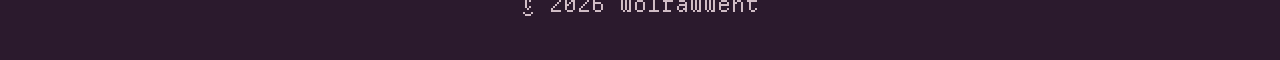
==== commit 3cfe6920: "Refactor code structure for improved readability and maintainability" ====
--- a/gallery.html
+++ b/gallery.html
@@ -73,7 +73,7 @@
   <script src="js/bg.js"></script>
   <script src="js/main.js"></script>
   <script src="js/card-model-preview.js?v=pose-2"></script>
-  <script src="js/card-parallax.js?v=1"></script>
+  <script src="js/card-parallax.js?v=2"></script>
   <script src="js/card-gallery.js"></script>
   <script src="js/dev-tools-link.js"></script>
 </body>
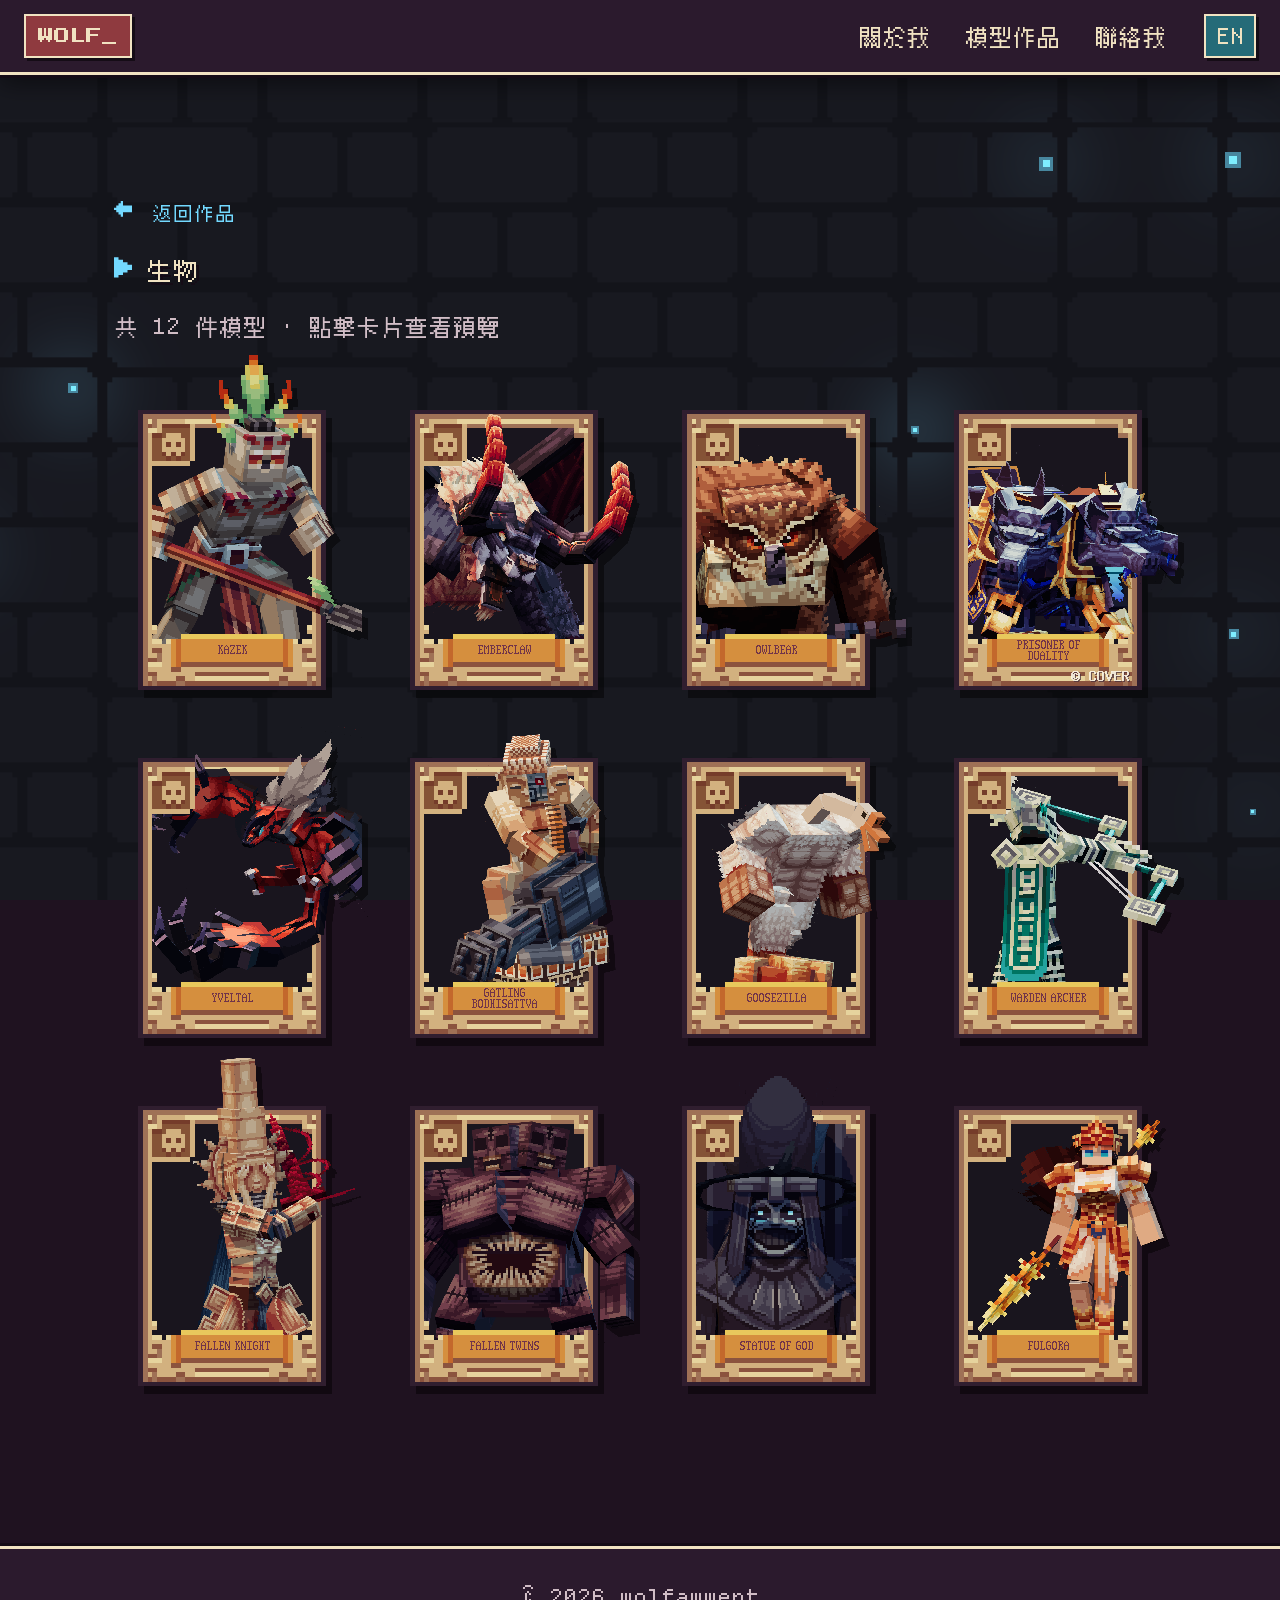
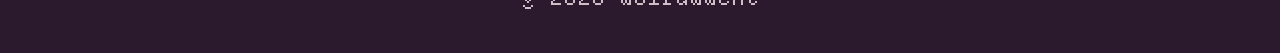
==== commit bd717786: "feat: add Traditional Chinese translations and improve language switch functionality" ====
--- a/gallery.html
+++ b/gallery.html
@@ -2,6 +2,7 @@
 <html lang="en">
 <head>
   <meta charset="UTF-8" />
+  <script src="js/i18n.js"></script>
   <meta name="viewport" content="width=device-width, initial-scale=1.0" />
   <title>All Models — wolfawwent's Model Dungeon</title>
   <meta name="description" content="wolfawwent's portfolio of pixel / voxel 3D models." />
@@ -37,7 +38,7 @@
       <a href="index.html#models">Models</a>
       <a href="index.html#contact">Contact</a>
     </nav>
-    <button class="nav__lang" id="langBtn" type="button" title="Language (coming soon)">EN</button>
+    <button class="nav__lang" id="langBtn" type="button" title="切換語言">EN</button>
   </header>
 
   <!--
@@ -65,9 +66,9 @@
       const type = (new URLSearchParams(location.search).get('type') || 'entity').toLowerCase().replace(/[^a-z0-9_-]/g, '');
       const shelf = document.getElementById('galleryShelf');
       shelf.dataset.category = type;
-      const label = type.charAt(0).toUpperCase() + type.slice(1);
+      const label = window.PortfolioI18n.category(type);
       document.getElementById('galleryTitle').textContent = label;
-      document.title = label + " — wolfawwent's Model Dungeon";
+      document.title = label + " — " + window.PortfolioI18n.t("wolfawwent's Model Dungeon");
     })();
   </script>
   <script src="js/bg.js"></script>
--- a/css/style.css
+++ b/css/style.css
@@ -571,3 +571,19 @@
 .shelf .card--auto>.card__parallax{position:absolute;inset:0;width:100%;height:100%;pointer-events:none;image-rendering:pixelated;filter:drop-shadow(0 8px 8px rgba(5,3,12,.65)) drop-shadow(0 0 18px rgba(9,5,20,.5))}
 .shelf .card--auto.has-parallax>img{opacity:0}
 .shelf .card--auto>.card__name{z-index:1}
+
+/* Traditional Chinese uses the existing local pixel font. */
+@font-face {
+  font-family: 'Cubic11';
+  src: url('../assets/fonts/cubic11.ttf') format('truetype');
+  font-display: swap;
+}
+html:lang(zh-Hant) {
+  --font-pixel: 'Press Start 2P', 'Cubic11', monospace;
+  --font-body: 'Departure Mono', 'Cubic11', monospace;
+}
+html:lang(zh-Hant) .hero__sub-title { font-size: .65em; line-height: 1.6; }
+html:lang(zh-Hant) .shelf__all, html:lang(zh-Hant) .gallery__back { font-size: 18px; line-height: 1.5; }
+html:lang(zh-Hant) .shelf__head .shelf__title { font-size: 24px; }
+html:lang(zh-Hant) .shelf__track:empty::after { content: '尚無作品'; font-size: 18px; }
+html:lang(zh-Hant) .card__media.no-img::after { content: '暫無預覽'; font-size: 18px; }
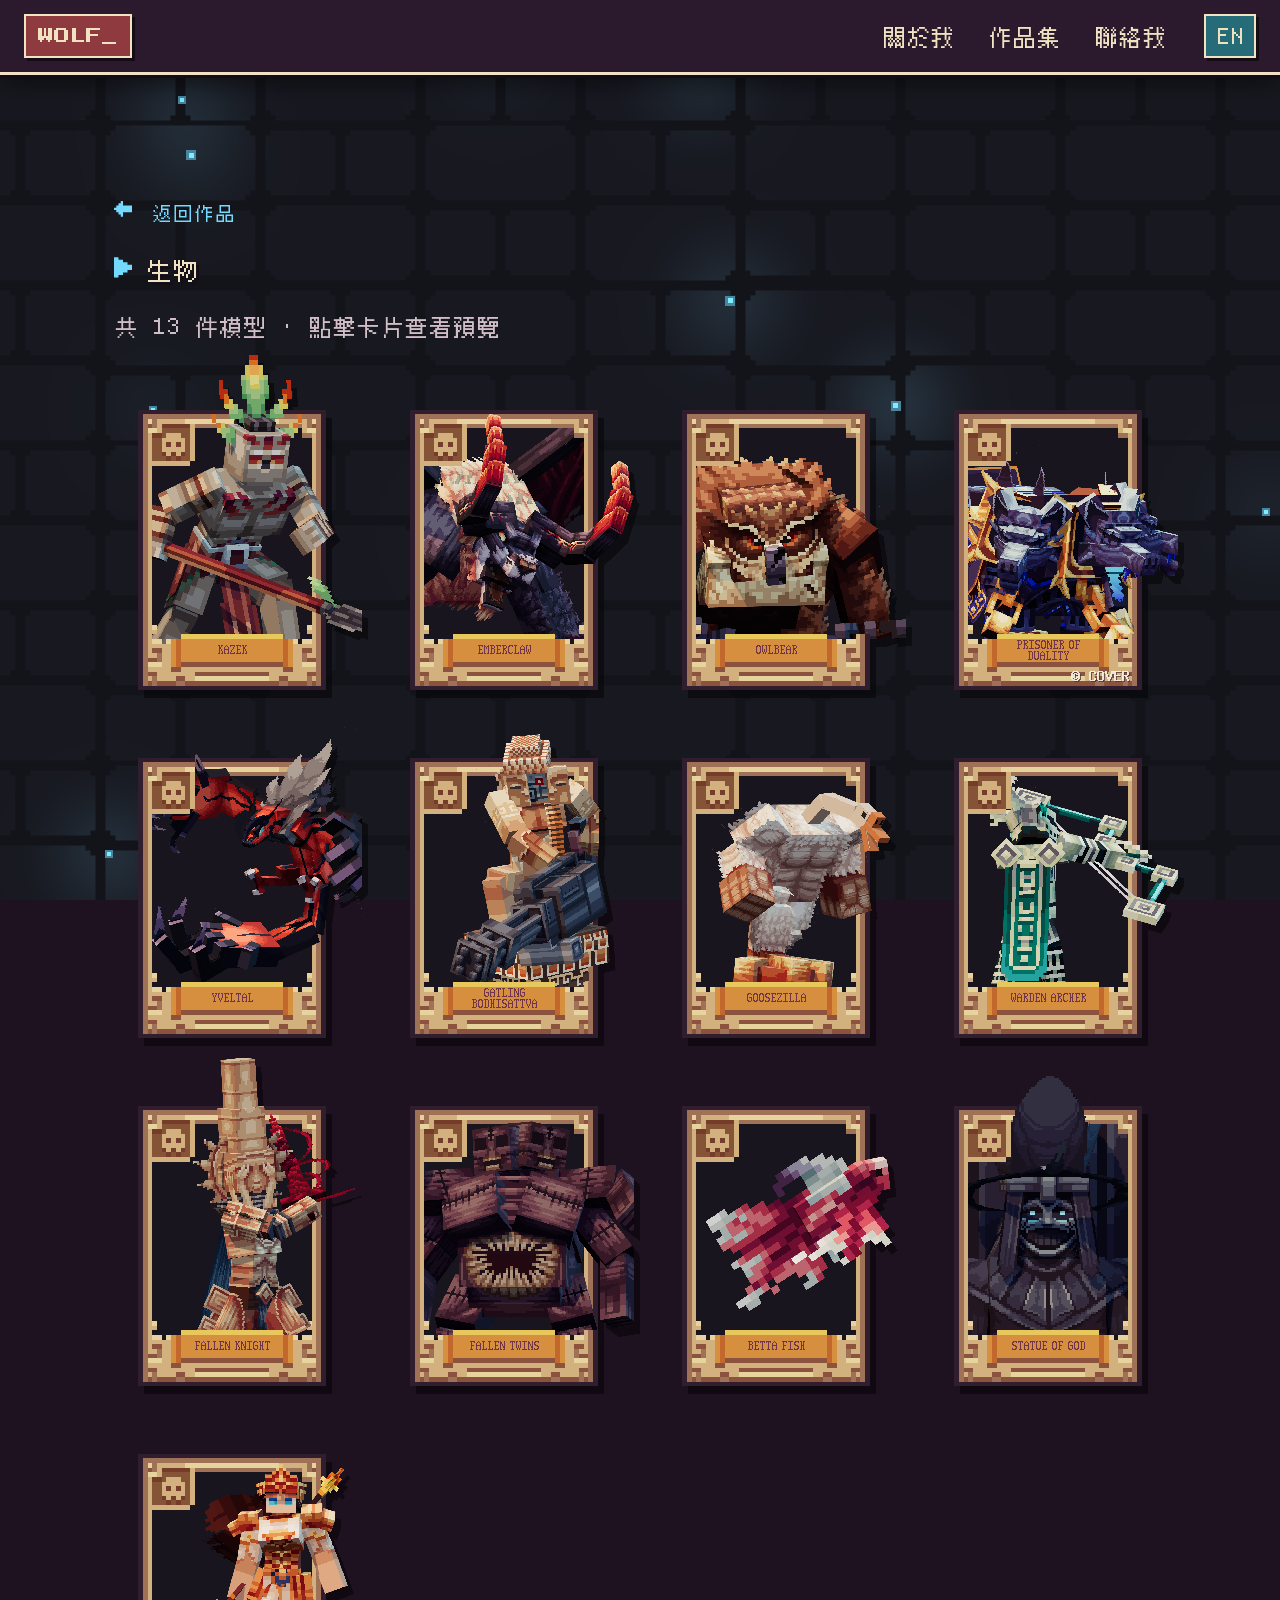
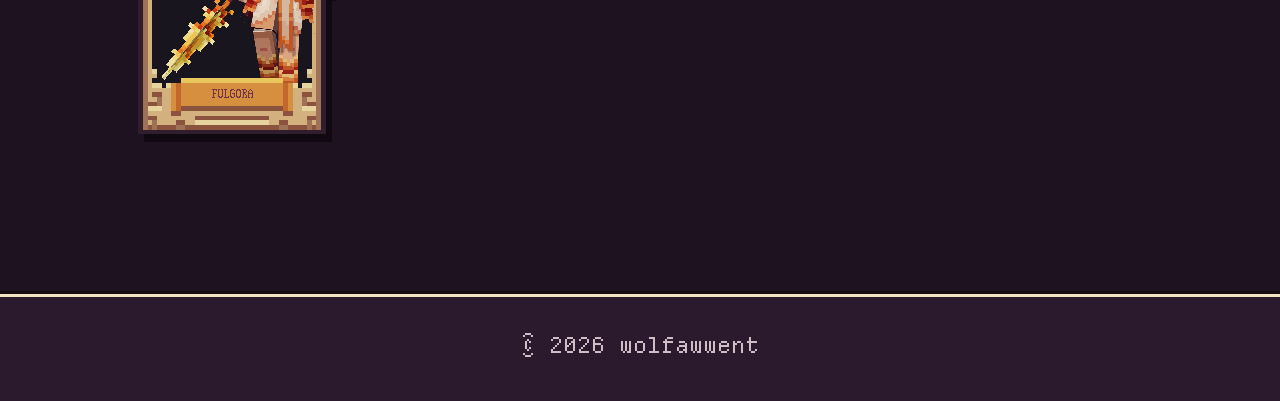
==== commit 8872c2a1: "Add analytics script for website traffic tracking" ====
--- a/gallery.html
+++ b/gallery.html
@@ -71,6 +71,7 @@
       document.title = label + " — " + window.PortfolioI18n.t("wolfawwent's Model Dungeon");
     })();
   </script>
+  <script src="js/analytics.js"></script>
   <script src="js/bg.js"></script>
   <script src="js/main.js"></script>
   <script src="js/card-model-preview.js?v=pose-2"></script>
